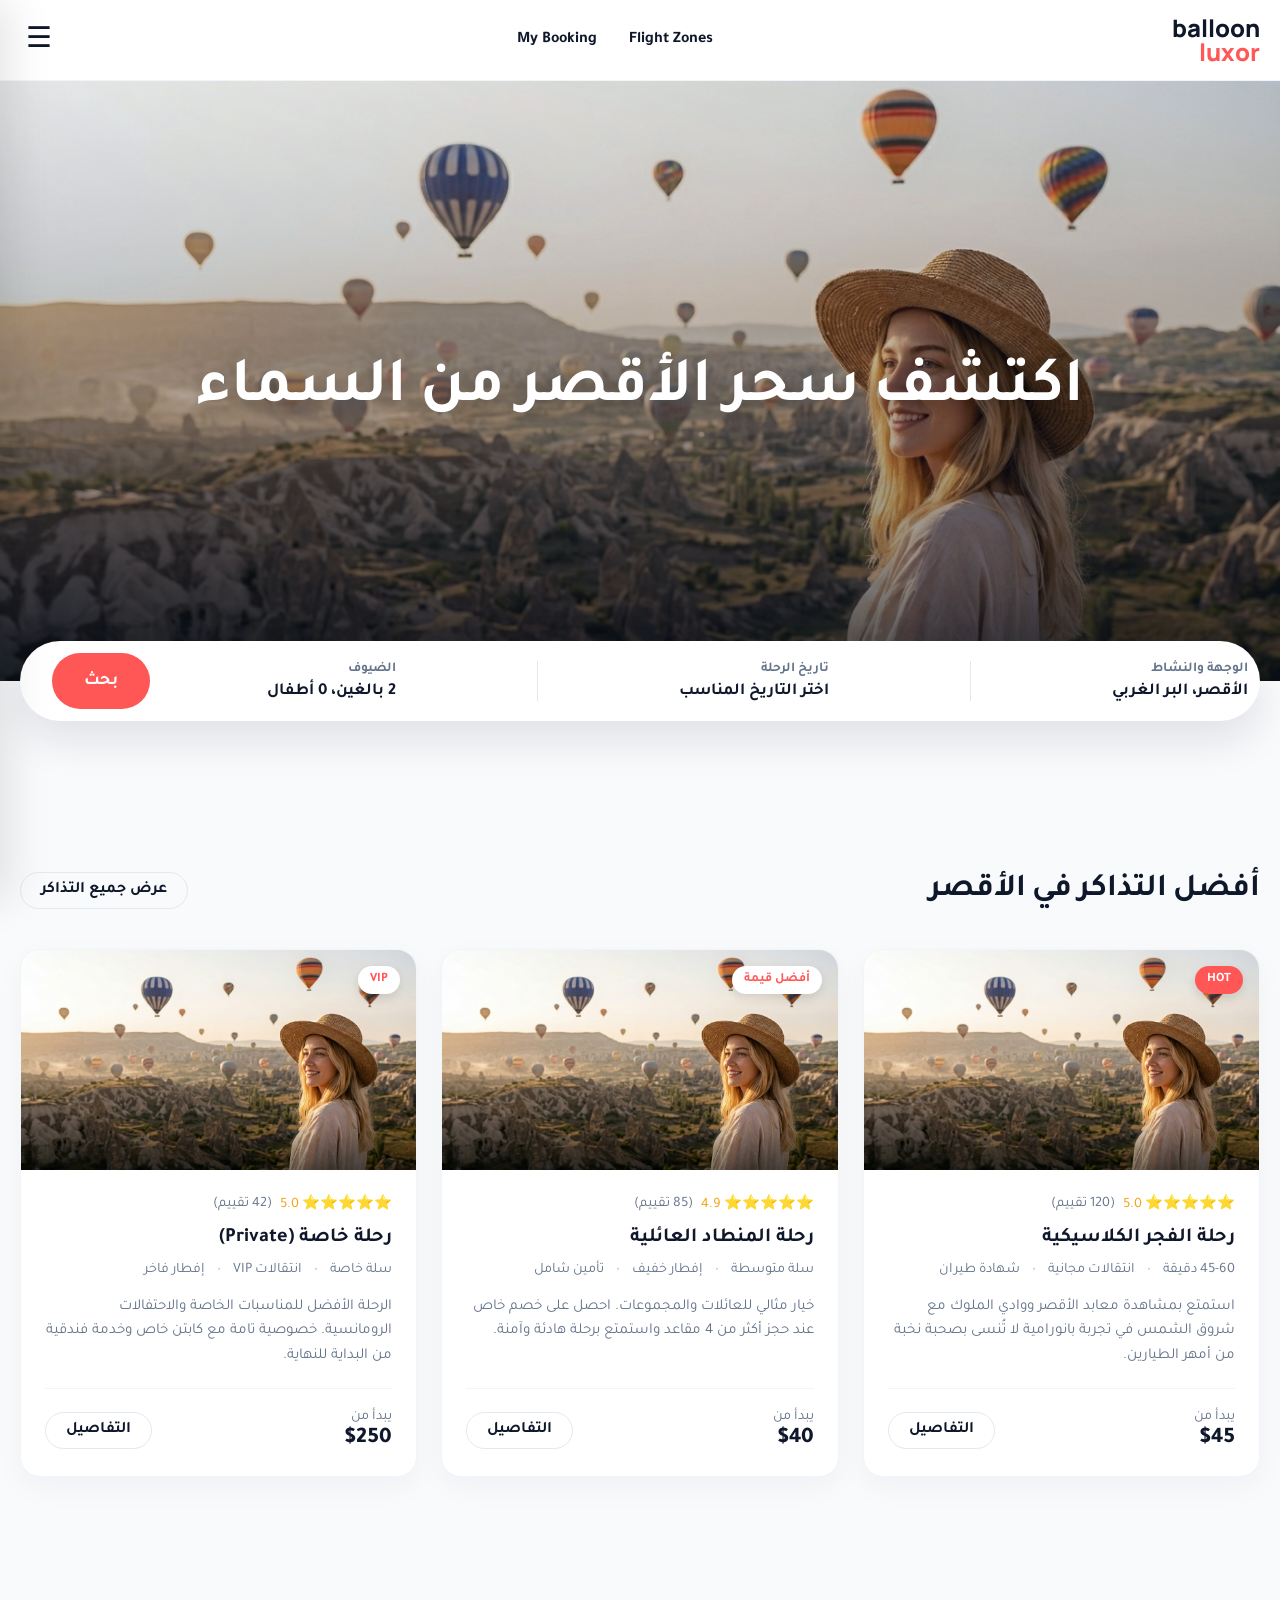
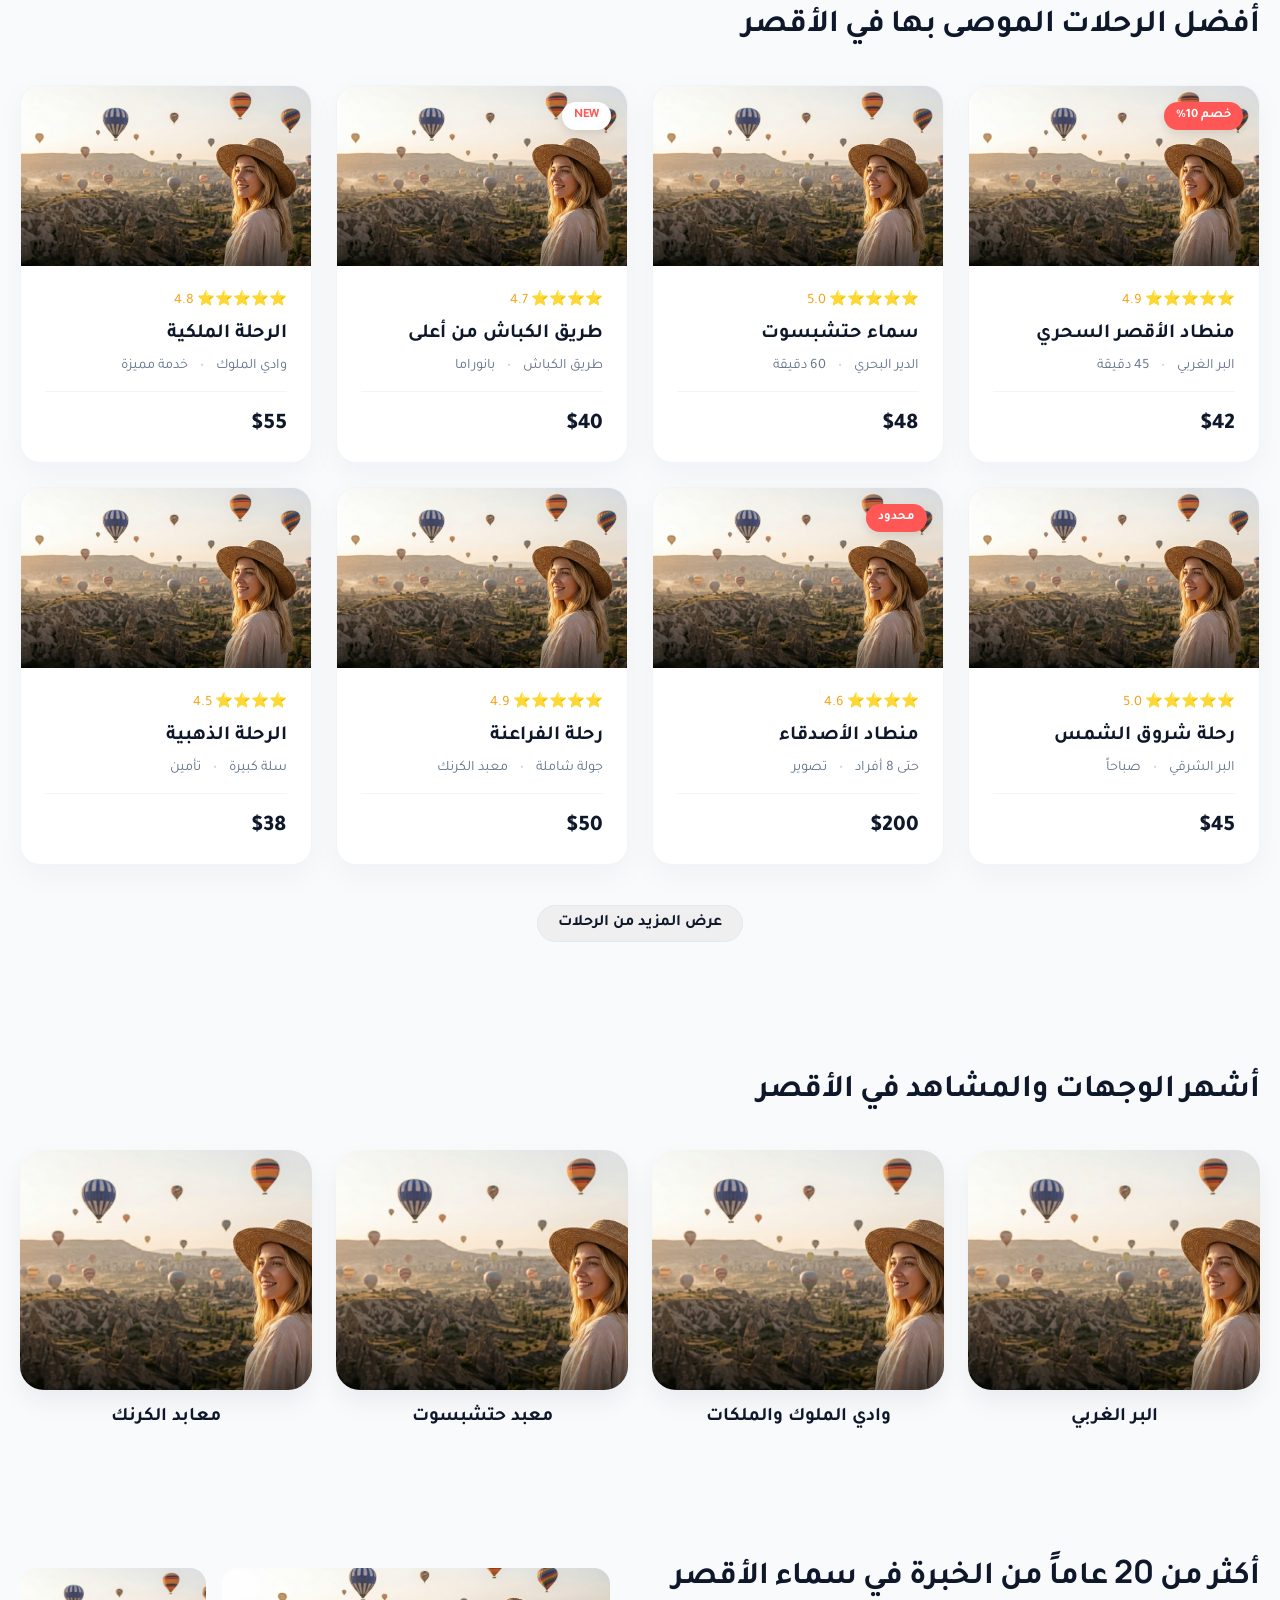
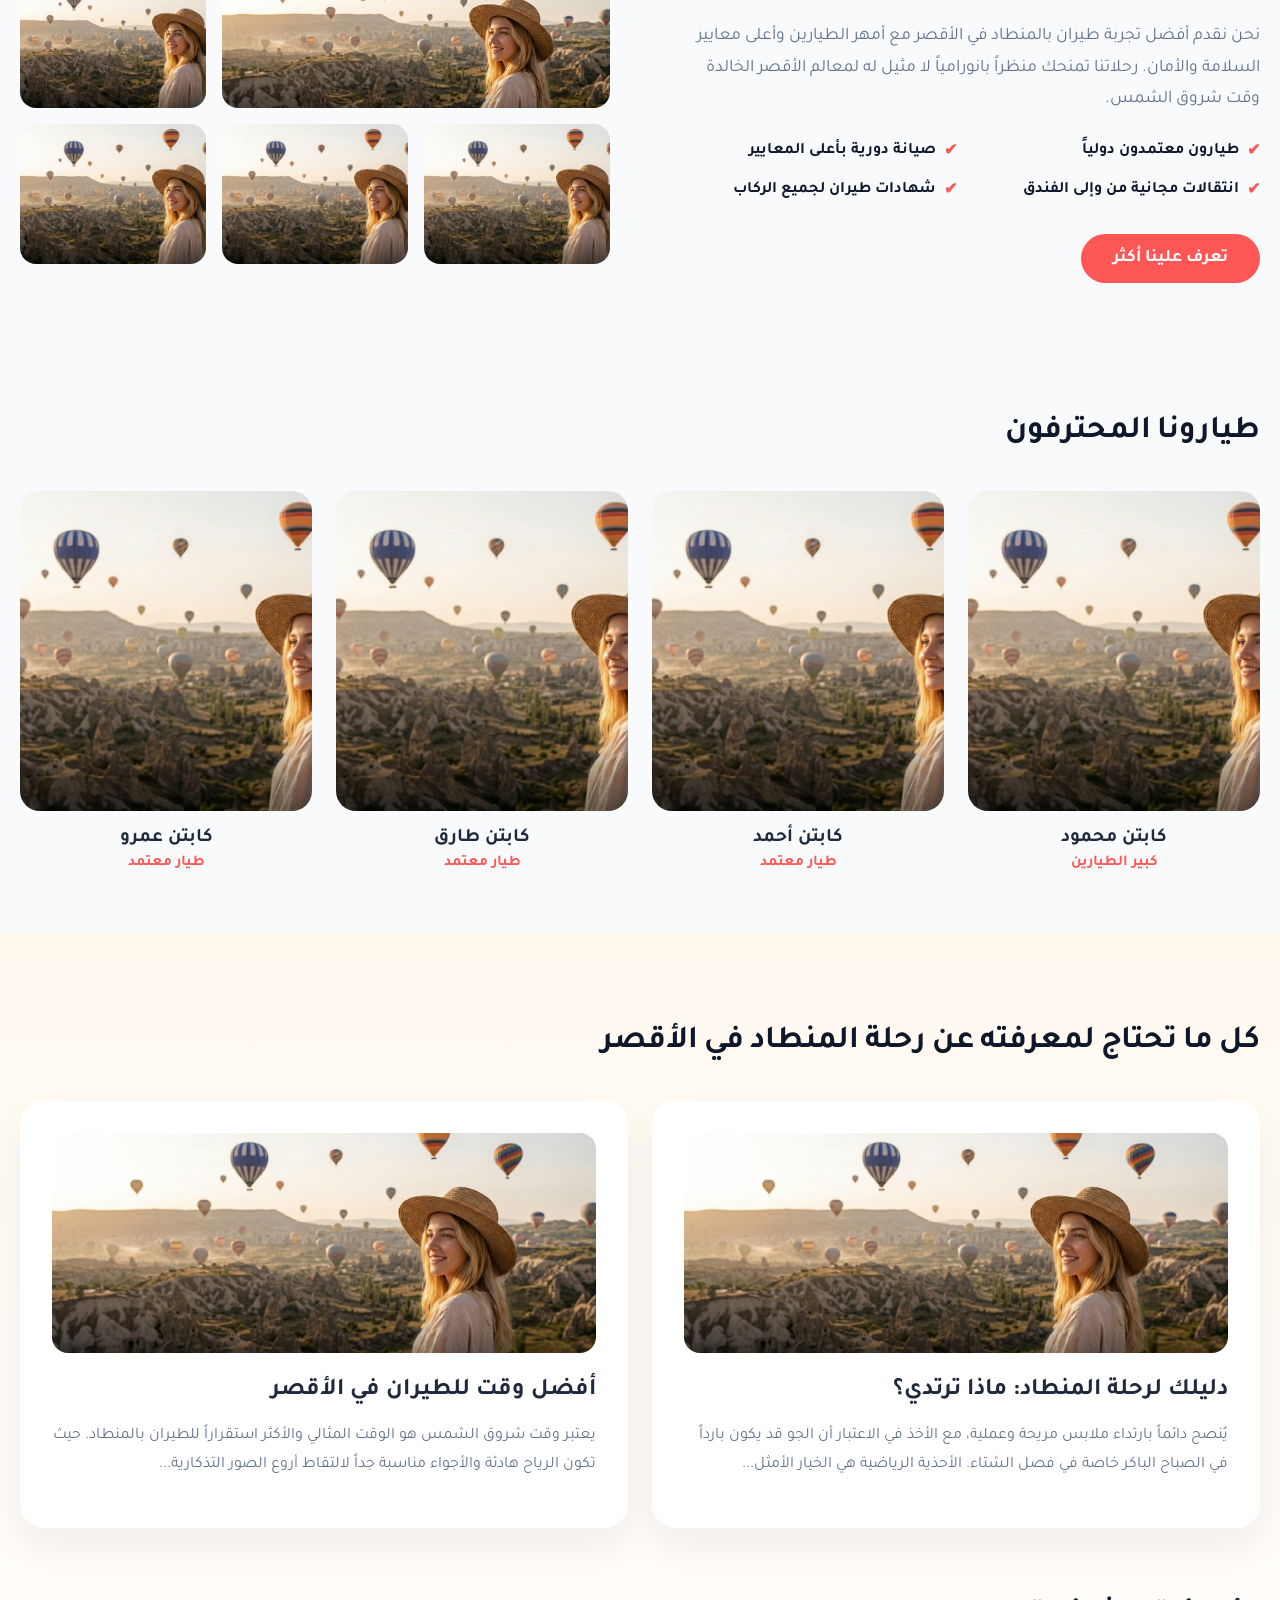
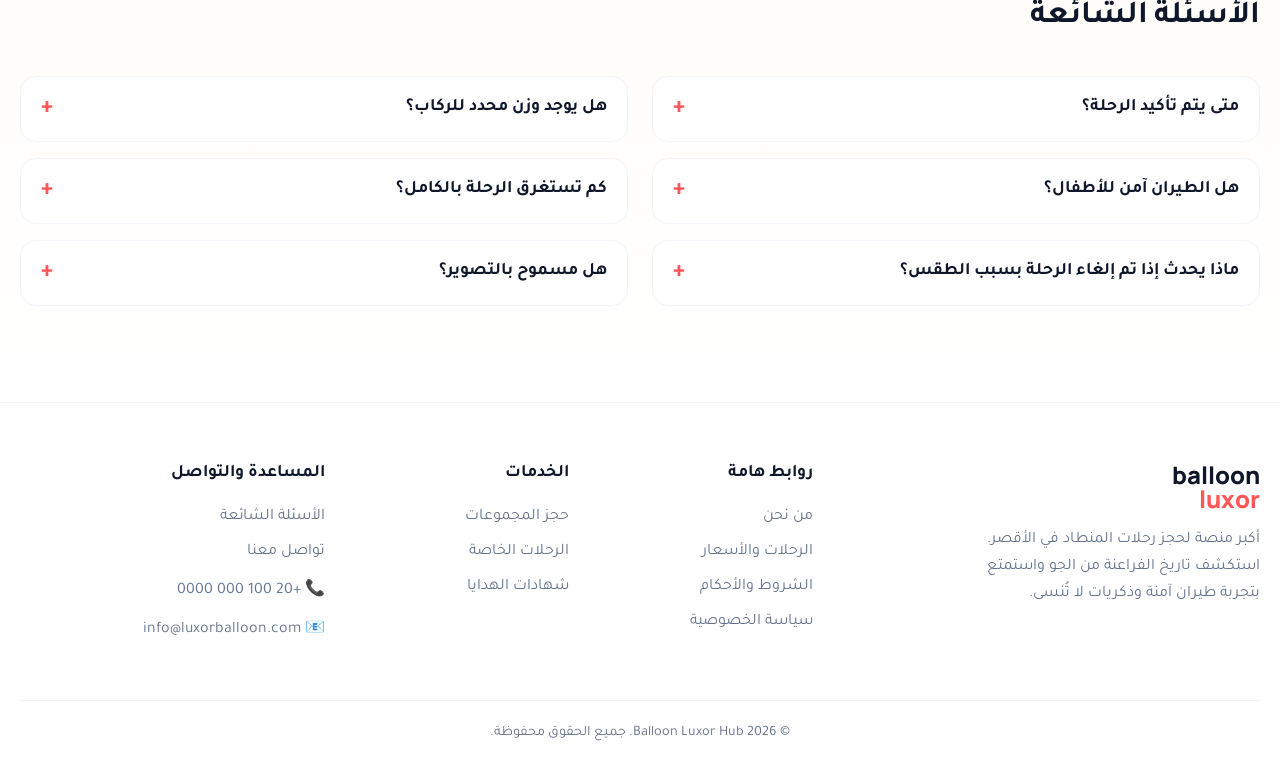
==== index.html @ 9a1244a3 "Update Luxor Balloon Theme and Layout" ====
<!DOCTYPE html>
<html lang="ar" dir="rtl">
<head>
  <meta charset="UTF-8">
  <meta name="viewport" content="width=device-width, initial-scale=1.0">
  <title>Luxor Balloon Hub</title>
  <link rel="stylesheet" href="style.css">
  <link rel="stylesheet" href="new-theme.css">
  <link href="https://fonts.googleapis.com/css2?family=Manrope:wght@400;500;600;700;800&family=Tajawal:wght@400;500;700;800&display=swap" rel="stylesheet">
</head>
<body>
  <!-- Header -->
  <header class="ts-header">
    <div class="ts-container ts-header-inner">
      <div class="ts-logo">
        <span class="ts-logo-top">balloon</span>
        <span class="ts-logo-bottom">luxor</span>
      </div>
      
      <nav class="ts-nav">
        <a href="#">Flight Zones</a>
        <a href="#">My Booking</a>
      </nav>
      
      <div class="ts-header-actions">
        <button id="menu-trigger" class="ts-menu-trigger" aria-label="Open Menu" onclick="document.getElementById('ts-sidebar-backdrop').classList.add('open'); document.getElementById('ts-sidebar').classList.add('open');">
          ☰
        </button>
      </div>
    </div>
  </header>

  <main>
    <!-- Hero -->
    <section class="ts-hero">
      <div class="ts-hero-bg" style="background-image: url('hero.png');"></div>
      <div class="ts-container ts-hero-content">
        <h1 class="ts-hero-title">اكتشف سحر الأقصر من السماء</h1>
      </div>
      
      <!-- Search Pill -->
      <div class="ts-search-wrapper">
        <div class="ts-container">
          <div class="ts-search-pill">
            <div class="ts-search-item">
              <span class="ts-search-label">الوجهة والنشاط</span>
              <strong class="ts-search-val">الأقصر، البر الغربي</strong>
            </div>
            <div class="ts-search-divider"></div>
            <div class="ts-search-item">
              <span class="ts-search-label">تاريخ الرحلة</span>
              <strong class="ts-search-val">اختر التاريخ المناسب</strong>
            </div>
            <div class="ts-search-divider"></div>
            <div class="ts-search-item">
              <span class="ts-search-label">الضيوف</span>
              <strong class="ts-search-val">2 بالغين، 0 أطفال</strong>
            </div>
            <button class="ts-search-btn">بحث</button>
          </div>
        </div>
      </div>
    </section>

    <!-- Best Tickets -->
    <section class="ts-section" style="padding-top: 100px;">
      <div class="ts-container">
        <div class="ts-section-header">
          <h2 class="ts-section-title">أفضل التذاكر في الأقصر</h2>
          <a href="#" class="ts-btn-outline">عرض جميع التذاكر</a>
        </div>
        <div class="ts-grid-3">
          <!-- Ticket Card 1 -->
          <article class="ts-card">
            <div class="ts-card-img" style="background-image: url('hero.png');">
              <span class="ts-badge hot">HOT</span>
            </div>
            <div class="ts-card-body">
              <div class="ts-card-meta">
                <span class="ts-stars">⭐⭐⭐⭐⭐ 5.0</span>
                <span class="ts-reviews">(120 تقييم)</span>
              </div>
              <h3 class="ts-card-title">رحلة الفجر الكلاسيكية</h3>
              <ul class="ts-card-features">
                <li>45-60 دقيقة</li>
                <li>انتقالات مجانية</li>
                <li>شهادة طيران</li>
              </ul>
              <p class="ts-card-desc">استمتع بمشاهدة معابد الأقصر ووادي الملوك مع شروق الشمس في تجربة بانورامية لا تُنسى بصحبة نخبة من أمهر الطيارين.</p>
              <div class="ts-card-footer">
                <div class="ts-price">يبدأ من <br><strong>$45</strong></div>
                <a href="#" class="ts-btn-outline">التفاصيل</a>
              </div>
            </div>
          </article>
          
          <!-- Ticket Card 2 -->
          <article class="ts-card">
            <div class="ts-card-img" style="background-image: url('hero.png');">
              <span class="ts-badge">أفضل قيمة</span>
            </div>
            <div class="ts-card-body">
              <div class="ts-card-meta">
                <span class="ts-stars">⭐⭐⭐⭐⭐ 4.9</span>
                <span class="ts-reviews">(85 تقييم)</span>
              </div>
              <h3 class="ts-card-title">رحلة المنطاد العائلية</h3>
              <ul class="ts-card-features">
                <li>سلة متوسطة</li>
                <li>إفطار خفيف</li>
                <li>تأمين شامل</li>
              </ul>
              <p class="ts-card-desc">خيار مثالي للعائلات والمجموعات. احصل على خصم خاص عند حجز أكثر من 4 مقاعد واستمتع برحلة هادئة وآمنة.</p>
              <div class="ts-card-footer">
                <div class="ts-price">يبدأ من <br><strong>$40</strong></div>
                <a href="#" class="ts-btn-outline">التفاصيل</a>
              </div>
            </div>
          </article>

          <!-- Ticket Card 3 -->
          <article class="ts-card">
            <div class="ts-card-img" style="background-image: url('hero.png');">
              <span class="ts-badge">VIP</span>
            </div>
            <div class="ts-card-body">
              <div class="ts-card-meta">
                <span class="ts-stars">⭐⭐⭐⭐⭐ 5.0</span>
                <span class="ts-reviews">(42 تقييم)</span>
              </div>
              <h3 class="ts-card-title">رحلة خاصة (Private)</h3>
              <ul class="ts-card-features">
                <li>سلة خاصة</li>
                <li>انتقالات VIP</li>
                <li>إفطار فاخر</li>
              </ul>
              <p class="ts-card-desc">الرحلة الأفضل للمناسبات الخاصة والاحتفالات الرومانسية. خصوصية تامة مع كابتن خاص وخدمة فندقية من البداية للنهاية.</p>
              <div class="ts-card-footer">
                <div class="ts-price">يبدأ من <br><strong>$250</strong></div>
                <a href="#" class="ts-btn-outline">التفاصيل</a>
              </div>
            </div>
          </article>
        </div>
      </div>
    </section>

    <!-- Top Recommended -->
    <section class="ts-section">
      <div class="ts-container">
        <div class="ts-section-header">
          <h2 class="ts-section-title">أفضل الرحلات الموصى بها في الأقصر</h2>
        </div>
        <div class="ts-grid-4">
          <!-- Recommended Card 1 -->
          <article class="ts-card">
            <div class="ts-card-img ts-card-img-small" style="background-image: url('hero.png');">
              <span class="ts-badge hot">خصم 10%</span>
            </div>
            <div class="ts-card-body">
              <div class="ts-card-meta">
                <span class="ts-stars">⭐⭐⭐⭐⭐ 4.9</span>
              </div>
              <h3 class="ts-card-title">منطاد الأقصر السحري</h3>
              <ul class="ts-card-features">
                <li>البر الغربي</li>
                <li>45 دقيقة</li>
              </ul>
              <div class="ts-card-footer">
                <div class="ts-price"><strong>$42</strong></div>
              </div>
            </div>
          </article>
          
          <!-- Recommended Card 2 -->
          <article class="ts-card">
            <div class="ts-card-img ts-card-img-small" style="background-image: url('hero.png');">
            </div>
            <div class="ts-card-body">
              <div class="ts-card-meta">
                <span class="ts-stars">⭐⭐⭐⭐⭐ 5.0</span>
              </div>
              <h3 class="ts-card-title">سماء حتشبسوت</h3>
              <ul class="ts-card-features">
                <li>الدير البحري</li>
                <li>60 دقيقة</li>
              </ul>
              <div class="ts-card-footer">
                <div class="ts-price"><strong>$48</strong></div>
              </div>
            </div>
          </article>

          <!-- Recommended Card 3 -->
          <article class="ts-card">
            <div class="ts-card-img ts-card-img-small" style="background-image: url('hero.png');">
              <span class="ts-badge">NEW</span>
            </div>
            <div class="ts-card-body">
              <div class="ts-card-meta">
                <span class="ts-stars">⭐⭐⭐⭐ 4.7</span>
              </div>
              <h3 class="ts-card-title">طريق الكباش من أعلى</h3>
              <ul class="ts-card-features">
                <li>طريق الكباش</li>
                <li>بانوراما</li>
              </ul>
              <div class="ts-card-footer">
                <div class="ts-price"><strong>$40</strong></div>
              </div>
            </div>
          </article>

          <!-- Recommended Card 4 -->
          <article class="ts-card">
            <div class="ts-card-img ts-card-img-small" style="background-image: url('hero.png');">
            </div>
            <div class="ts-card-body">
              <div class="ts-card-meta">
                <span class="ts-stars">⭐⭐⭐⭐⭐ 4.8</span>
              </div>
              <h3 class="ts-card-title">الرحلة الملكية</h3>
              <ul class="ts-card-features">
                <li>وادي الملوك</li>
                <li>خدمة مميزة</li>
              </ul>
              <div class="ts-card-footer">
                <div class="ts-price"><strong>$55</strong></div>
              </div>
            </div>
          </article>

          <!-- Row 2 -->
          <article class="ts-card">
            <div class="ts-card-img ts-card-img-small" style="background-image: url('hero.png');">
            </div>
            <div class="ts-card-body">
              <div class="ts-card-meta">
                <span class="ts-stars">⭐⭐⭐⭐⭐ 5.0</span>
              </div>
              <h3 class="ts-card-title">رحلة شروق الشمس</h3>
              <ul class="ts-card-features">
                <li>البر الشرقي</li>
                <li>صباحاً</li>
              </ul>
              <div class="ts-card-footer">
                <div class="ts-price"><strong>$45</strong></div>
              </div>
            </div>
          </article>

          <article class="ts-card">
            <div class="ts-card-img ts-card-img-small" style="background-image: url('hero.png');">
              <span class="ts-badge hot">محدود</span>
            </div>
            <div class="ts-card-body">
              <div class="ts-card-meta">
                <span class="ts-stars">⭐⭐⭐⭐ 4.6</span>
              </div>
              <h3 class="ts-card-title">منطاد الأصدقاء</h3>
              <ul class="ts-card-features">
                <li>حتى 8 أفراد</li>
                <li>تصوير</li>
              </ul>
              <div class="ts-card-footer">
                <div class="ts-price"><strong>$200</strong></div>
              </div>
            </div>
          </article>

          <article class="ts-card">
            <div class="ts-card-img ts-card-img-small" style="background-image: url('hero.png');">
            </div>
            <div class="ts-card-body">
              <div class="ts-card-meta">
                <span class="ts-stars">⭐⭐⭐⭐⭐ 4.9</span>
              </div>
              <h3 class="ts-card-title">رحلة الفراعنة</h3>
              <ul class="ts-card-features">
                <li>جولة شاملة</li>
                <li>معبد الكرنك</li>
              </ul>
              <div class="ts-card-footer">
                <div class="ts-price"><strong>$50</strong></div>
              </div>
            </div>
          </article>

          <article class="ts-card">
            <div class="ts-card-img ts-card-img-small" style="background-image: url('hero.png');">
            </div>
            <div class="ts-card-body">
              <div class="ts-card-meta">
                <span class="ts-stars">⭐⭐⭐⭐ 4.5</span>
              </div>
              <h3 class="ts-card-title">الرحلة الذهبية</h3>
              <ul class="ts-card-features">
                <li>سلة كبيرة</li>
                <li>تأمين</li>
              </ul>
              <div class="ts-card-footer">
                <div class="ts-price"><strong>$38</strong></div>
              </div>
            </div>
          </article>
        </div>
        <div style="text-align: center; margin-top: 40px;">
          <button class="ts-btn-outline">عرض المزيد من الرحلات</button>
        </div>
      </div>
    </section>

    <!-- Categories / Views -->
    <section class="ts-section">
      <div class="ts-container">
        <div class="ts-section-header">
          <h2 class="ts-section-title">أشهر الوجهات والمشاهد في الأقصر</h2>
        </div>
        <div class="ts-grid-4">
          <div class="ts-view-card">
            <div class="ts-view-img" style="background-image: url('hero.png');"></div>
            <h4 class="ts-view-title">البر الغربي</h4>
          </div>
          <div class="ts-view-card">
            <div class="ts-view-img" style="background-image: url('hero.png');"></div>
            <h4 class="ts-view-title">وادي الملوك والملكات</h4>
          </div>
          <div class="ts-view-card">
            <div class="ts-view-img" style="background-image: url('hero.png');"></div>
            <h4 class="ts-view-title">معبد حتشبسوت</h4>
          </div>
          <div class="ts-view-card">
            <div class="ts-view-img" style="background-image: url('hero.png');"></div>
            <h4 class="ts-view-title">معابد الكرنك</h4>
          </div>
        </div>
      </div>
    </section>

    <!-- About Collage -->
    <section class="ts-section">
      <div class="ts-container ts-about-wrapper">
        <div class="ts-about-content">
          <h2 class="ts-section-title">أكثر من 20 عاماً من الخبرة في سماء الأقصر</h2>
          <p class="ts-about-desc">نحن نقدم أفضل تجربة طيران بالمنطاد في الأقصر مع أمهر الطيارين وأعلى معايير السلامة والأمان. رحلاتنا تمنحك منظراً بانورامياً لا مثيل له لمعالم الأقصر الخالدة وقت شروق الشمس.</p>
          <ul class="ts-about-list">
            <li>طيارون معتمدون دولياً</li>
            <li>صيانة دورية بأعلى المعايير</li>
            <li>انتقالات مجانية من وإلى الفندق</li>
            <li>شهادات طيران لجميع الركاب</li>
          </ul>
          <a href="#" class="ts-btn-primary">تعرف علينا أكثر</a>
        </div>
        <div class="ts-collage">
          <div class="ts-collage-img" style="background-image: url('hero.png');"></div>
          <div class="ts-collage-img" style="background-image: url('hero.png');"></div>
          <div class="ts-collage-img" style="background-image: url('hero.png');"></div>
          <div class="ts-collage-img" style="background-image: url('hero.png');"></div>
          <div class="ts-collage-img" style="background-image: url('hero.png');"></div>
        </div>
      </div>
    </section>

    <!-- Pilots -->
    <section class="ts-section">
      <div class="ts-container">
        <div class="ts-section-header">
          <h2 class="ts-section-title">طيارونا المحترفون</h2>
        </div>
        <div class="ts-grid-4">
          <div class="ts-pilot-card">
            <div class="ts-pilot-img" style="background-image: url('hero.png');"></div>
            <h4 class="ts-pilot-name">كابتن محمود</h4>
            <span class="ts-pilot-role">كبير الطيارين</span>
          </div>
          <div class="ts-pilot-card">
            <div class="ts-pilot-img" style="background-image: url('hero.png');"></div>
            <h4 class="ts-pilot-name">كابتن أحمد</h4>
            <span class="ts-pilot-role">طيار معتمد</span>
          </div>
          <div class="ts-pilot-card">
            <div class="ts-pilot-img" style="background-image: url('hero.png');"></div>
            <h4 class="ts-pilot-name">كابتن طارق</h4>
            <span class="ts-pilot-role">طيار معتمد</span>
          </div>
          <div class="ts-pilot-card">
            <div class="ts-pilot-img" style="background-image: url('hero.png');"></div>
            <h4 class="ts-pilot-name">كابتن عمرو</h4>
            <span class="ts-pilot-role">طيار معتمد</span>
          </div>
        </div>
      </div>
    </section>

    <!-- Info Section (Articles/FAQ) -->
    <section class="ts-info-section">
      <div class="ts-container">
        <div class="ts-section-header">
          <h2 class="ts-section-title">كل ما تحتاج لمعرفته عن رحلة المنطاد في الأقصر</h2>
        </div>
        
        <div class="ts-grid-2" style="margin-bottom: 60px;">
          <!-- Article Cards -->
          <div class="ts-info-card">
            <div class="ts-card-img" style="background-image: url('hero.png'); border-radius: 16px; margin-bottom: 24px;"></div>
            <h3 class="ts-info-card-title">دليلك لرحلة المنطاد: ماذا ترتدي؟</h3>
            <p>يُنصح دائماً بارتداء ملابس مريحة وعملية، مع الأخذ في الاعتبار أن الجو قد يكون بارداً في الصباح الباكر خاصة في فصل الشتاء. الأحذية الرياضية هي الخيار الأمثل...</p>
          </div>
          <div class="ts-info-card">
            <div class="ts-card-img" style="background-image: url('hero.png'); border-radius: 16px; margin-bottom: 24px;"></div>
            <h3 class="ts-info-card-title">أفضل وقت للطيران في الأقصر</h3>
            <p>يعتبر وقت شروق الشمس هو الوقت المثالي والأكثر استقراراً للطيران بالمنطاد. حيث تكون الرياح هادئة والأجواء مناسبة جداً لالتقاط أروع الصور التذكارية...</p>
          </div>
        </div>

        <div class="ts-section-header">
          <h2 class="ts-section-title">الأسئلة الشائعة</h2>
        </div>
        <div class="ts-grid-2">
          <div class="ts-faq-col">
            <details class="ts-faq-item">
              <summary>متى يتم تأكيد الرحلة؟</summary>
              <p>يتم تأكيد الرحلة قبل موعدها بيوم واحد بناءً على تقارير الأرصاد الجوية وتصريحات الطيران المدني.</p>
            </details>
            <details class="ts-faq-item">
              <summary>هل الطيران آمن للأطفال؟</summary>
              <p>نعم، ولكن يُشترط أن يكون عمر الطفل فوق 6 سنوات وأطول من 120 سم ليتمكن من رؤية المشهد من فوق حافة السلة.</p>
            </details>
            <details class="ts-faq-item">
              <summary>ماذا يحدث إذا تم إلغاء الرحلة بسبب الطقس؟</summary>
              <p>في حالة إلغاء الرحلة لظروف الطقس أو تعليمات الطيران المدني، يتم استرداد المبلغ بالكامل أو تأجيل الرحلة ليوم آخر حسب رغبتك.</p>
            </details>
          </div>
          <div class="ts-faq-col">
            <details class="ts-faq-item">
              <summary>هل يوجد وزن محدد للركاب؟</summary>
              <p>نعم، نرجو إبلاغنا مسبقاً إذا كان وزن الراكب يتجاوز 100 كيلوجرام لترتيب توزيع الأوزان داخل السلة بأمان.</p>
            </details>
            <details class="ts-faq-item">
              <summary>كم تستغرق الرحلة بالكامل؟</summary>
              <p>الرحلة في الجو تستغرق من 45 إلى 60 دقيقة، ولكن التجربة كاملة منذ الخروج من الفندق وحتى العودة تستغرق حوالي 3 ساعات.</p>
            </details>
            <details class="ts-faq-item">
              <summary>هل مسموح بالتصوير؟</summary>
              <p>بالتأكيد! ننصح بإحضار كاميراتكم وهواتفكم لالتقاط أروع الصور، ولكن يمنع استخدام طائرات الدرون بدون تصريح أمني.</p>
            </details>
          </div>
        </div>

      </div>
    </section>

  </main>

  <!-- Footer -->
  <footer class="ts-footer">
    <div class="ts-container">
      <div class="ts-footer-grid">
        <div class="ts-footer-brand">
          <div class="ts-logo">
            <span class="ts-logo-top">balloon</span>
            <span class="ts-logo-bottom">luxor</span>
          </div>
          <p>أكبر منصة لحجز رحلات المنطاد في الأقصر. استكشف تاريخ الفراعنة من الجو واستمتع بتجربة طيران آمنة وذكريات لا تُنسى.</p>
        </div>
        <div>
          <h4>روابط هامة</h4>
          <div class="ts-footer-links">
            <a href="#">من نحن</a>
            <a href="#">الرحلات والأسعار</a>
            <a href="#">الشروط والأحكام</a>
            <a href="#">سياسة الخصوصية</a>
          </div>
        </div>
        <div>
          <h4>الخدمات</h4>
          <div class="ts-footer-links">
            <a href="#">حجز المجموعات</a>
            <a href="#">الرحلات الخاصة</a>
            <a href="#">شهادات الهدايا</a>
          </div>
        </div>
        <div>
          <h4>المساعدة والتواصل</h4>
          <div class="ts-footer-links">
            <a href="#">الأسئلة الشائعة</a>
            <a href="#">تواصل معنا</a>
            <a href="#">📞 +20 100 000 0000</a>
            <a href="#">📧 info@luxorballoon.com</a>
          </div>
        </div>
      </div>
      <div class="ts-footer-bottom">
        © 2026 Balloon Luxor Hub. جميع الحقوق محفوظة.
      </div>
    </div>
  </footer>
  <!-- Sidebar -->
  <div id="ts-sidebar-backdrop" class="ts-sidebar-backdrop" onclick="document.getElementById('ts-sidebar-backdrop').classList.remove('open'); document.getElementById('ts-sidebar').classList.remove('open');"></div>
  <aside id="ts-sidebar" class="ts-sidebar">
    <div class="ts-sidebar-header">
      <button class="ts-sidebar-close" onclick="document.getElementById('ts-sidebar-backdrop').classList.remove('open'); document.getElementById('ts-sidebar').classList.remove('open');">✕</button>
    </div>
    <div class="ts-sidebar-content">
      <div class="ts-sidebar-booking">
        <h3>My Booking</h3>
        <p>View booking details, request flight date change, or cancel your booking with ease through My Booking.</p>
        <a href="#" class="ts-btn-primary" style="display: block; text-align: center;">My Booking</a>
      </div>

      <div class="ts-sidebar-accordion-group">
        <details class="ts-sidebar-dropdown">
          <summary>Company</summary>
          <div class="ts-sidebar-links-col">
            <a href="#">About Us</a>
            <a href="#">Our People</a>
            <a href="#">Contact Us</a>
          </div>
        </details>

        <details class="ts-sidebar-dropdown">
          <summary>MORE</summary>
          <div class="ts-sidebar-links-col">
            <a href="#">Blogs</a>
            <a href="#">Operators</a>
            <a href="#">Balloonscanner Guarantee</a>
          </div>
        </details>

        <details class="ts-sidebar-dropdown">
          <summary>LEGAL</summary>
          <div class="ts-sidebar-links-col">
            <a href="#">Privacy Rules</a>
            <a href="#">Terms and Conditions</a>
          </div>
        </details>

        <div class="ts-sidebar-links-col" style="padding-top: 16px; border-top: 1px solid #f1f5f9;">
          <a href="#">Our Partners</a>
          <a href="#">Flight Zones</a>
          <a href="#">BALLOONSCANNER B2B</a>
        </div>
      </div>
    </div>
  </aside>
</body>
</html>
---- style.css ----
@import url("https://fonts.googleapis.com/css2?family=Manrope:wght@400;500;600;700;800&family=Tajawal:wght@400;500;700;800&display=swap");

:root {
  --sky: #ff5656;
  --gold: #F59E0B;
  --sunset: #ff5656;
  --cloud: #F8FAFC;
  --sand: #F8FAFC;
  --muted: #64748B;
  --navy: #0F172A;
  --bg: #F8FAFC;
  --bg-deep: #0F172A;
  --surface: rgba(255, 255, 255, 0.85);
  --line: #E2E8F0;
  --text: #1E293B;
  --accent: #F59E0B;
  --accent-deep: #D97706;
  --gold-soft: #F59E0B;
  --success: #10B981;
  --primary: #ff5656;
  --primary-hover: #ff5656;
  --shadow: 0 24px 60px rgba(15, 23, 42, 0.08);
}

* {
  box-sizing: border-box;
}

html {
  scroll-behavior: smooth;
}

body {
  margin: 0;
  min-height: 100vh;
  color: var(--text);
  background: #F8FAFC;
  font-family: "Tajawal", "Manrope", sans-serif;
  overflow-x: hidden;
}

a {
  color: inherit;
  text-decoration: none;
}

button {
  font: inherit;
}

.page-shell {
  width: min(1180px, calc(100% - 32px));
  margin: 0 auto;
  padding: 28px 0 56px;
}

.topbar {
  display: flex;
  align-items: center;
  justify-content: space-between;
  gap: 20px;
  margin-bottom: 36px;
}

.brand-kicker,
.section-kicker,
.eyebrow {
  display: inline-flex;
  align-items: center;
  gap: 8px;
  margin: 0;
  color: var(--primary);
  font-size: 0.9rem;
  font-weight: 700;
  letter-spacing: 0.04em;
  text-transform: uppercase;
}

.brand-title,
.hero-copy h2,
.section-heading h2,
.section-heading h3,
.portal-card h2 {
  margin: 8px 0 0;
  line-height: 1.05;
  font-family: "Manrope", "Tajawal", sans-serif;
}

.brand-title {
  font-size: clamp(1.6rem, 2vw, 2rem);
}

.topbar-actions {
  display: flex;
  align-items: center;
  gap: 18px;
}

.topbar-cta {
  white-space: nowrap;
}

.nav-links {
  display: flex;
  gap: 16px;
  flex-wrap: wrap;
}

.nav-links a {
  color: var(--muted);
  font-size: 0.95rem;
}

.locale-switcher {
  display: inline-flex;
  gap: 8px;
  padding: 6px;
  border: 1px solid var(--line);
  border-radius: 999px;
  background: rgba(248, 250, 252, 0.6);
  backdrop-filter: blur(14px);
}

.locale-switcher button {
  border: 0;
  padding: 8px 14px;
  border-radius: 999px;
  color: var(--muted);
  background: transparent;
  cursor: pointer;
}

.locale-switcher button.active {
  color: white;
  background: var(--bg-deep);
}

.hero-grid {
  display: grid;
  grid-template-columns: 1.2fr 0.8fr;
  gap: 24px;
  margin-bottom: 24px;
}

.hero-copy,
.control-panel,
.section-block,
.portal-cta,
.docs-shell .section-block,
.portal-intro {
  padding: 28px;
  border: 1px solid #E2E8F0;
  border-radius: 28px;
  background: #FFFFFF;
  box-shadow: var(--shadow);
}

.hero-copy {
  background: #FFFFFF;
}

.hero-copy h2 {
  font-size: clamp(2.6rem, 5vw, 4.8rem);
  max-width: 12ch;
}

.hero-description {
  max-width: 62ch;
  margin: 18px 0 0;
  color: var(--muted);
  font-size: 1.08rem;
  line-height: 1.8;
}

.hero-actions {
  display: flex;
  gap: 12px;
  flex-wrap: wrap;
  margin-top: 24px;
}

.button {
  display: inline-flex;
  align-items: center;
  justify-content: center;
  min-height: 46px;
  padding: 0 18px;
  border-radius: 999px;
  border: 1px solid transparent;
  font-weight: 700;
  transition:
    transform 160ms ease,
    background 160ms ease,
    border-color 160ms ease;
}

.button:hover {
  transform: translateY(-1px);
}

.button.primary {
  color: white;
  background: #2E90FA;
  box-shadow: 0 4px 20px rgba(46, 144, 250, 0.3);
}

.button.primary:hover {
  background: #1570EF;
}

.button.book-now {
  color: white;
  background: #F59E0B;
  box-shadow: 0 4px 20px rgba(245, 158, 11, 0.3);
}

.button.book-now:hover {
  background: #D97706;
}

.button.secondary {
  border-color: #E2E8F0;
  background: rgba(255, 255, 255, 0.8);
  color: var(--navy);
}

.showcase-hero-banner .button.secondary {
  border-color: rgba(255, 255, 255, 0.35);
  background: rgba(255, 255, 255, 0.12);
  color: white;
  backdrop-filter: blur(10px);
}

.showcase-hero-eyebrow {
  display: inline-flex;
  align-items: center;
  gap: 8px;
  margin: 0;
  color: #F59E0B;
  font-size: 0.9rem;
  font-weight: 700;
  letter-spacing: 0.04em;
  text-transform: uppercase;
}

.showcase-hero-actions {
  display: flex;
  gap: 12px;
  flex-wrap: wrap;
}

.highlight-list {
  display: grid;
  grid-template-columns: repeat(3, minmax(0, 1fr));
  gap: 12px;
  padding: 0;
  margin: 28px 0 0;
  list-style: none;
}

.highlight-list li,
.list-card,
.timeline-card,
.role-card,
.pricing-card,
.feature-card,
.stat-card,
.metric-card,
.portal-card {
  border: 1px solid #E2E8F0;
  border-radius: 22px;
  background: #FFFFFF;
}

.highlight-list li {
  padding: 16px 18px;
  color: var(--text);
  line-height: 1.5;
}

.panel-header {
  display: flex;
  align-items: center;
  gap: 10px;
  margin-bottom: 20px;
  font-weight: 700;
}

.live-dot {
  width: 10px;
  height: 10px;
  border-radius: 50%;
  background: #36b37e;
  box-shadow: 0 0 0 8px rgba(54, 179, 126, 0.14);
}

.metric-grid,
.portal-metrics {
  display: grid;
  grid-template-columns: repeat(2, minmax(0, 1fr));
  gap: 14px;
}

.metric-card {
  padding: 18px;
}

.metric-card span {
  display: block;
  color: var(--muted);
  font-size: 0.92rem;
  line-height: 1.5;
}

.metric-card strong {
  display: block;
  margin-top: 10px;
  font-size: 1.6rem;
  font-family: "Manrope", "Tajawal", sans-serif;
}

.stats-grid,
.pillar-grid,
.module-grid,
.pricing-grid,
.timeline-list,
.portal-grid {
  display: grid;
  gap: 18px;
}

.stats-grid {
  grid-template-columns: repeat(4, minmax(0, 1fr));
  margin-bottom: 24px;
}

.stat-card {
  padding: 22px;
  background: #FFFFFF;
}

.stat-card strong {
  display: block;
  font-size: 2rem;
  font-family: "Manrope", "Tajawal", sans-serif;
  color: var(--sky);
}

.stat-card span {
  display: block;
  margin-top: 8px;
  color: var(--muted);
}

.section-block {
  margin-bottom: 24px;
}

.section-block.compact {
  margin-bottom: 20px;
}

.section-heading {
  margin-bottom: 20px;
}

.section-heading h2,
.section-heading h3 {
  font-size: clamp(1.7rem, 3vw, 2.5rem);
}

.pillar-grid {
  grid-template-columns: repeat(3, minmax(0, 1fr));
}

.module-grid,
.bullet-list {
  display: grid;
  grid-template-columns: repeat(2, minmax(0, 1fr));
  gap: 18px;
}

.feature-card,
.list-card,
.timeline-card,
.role-card,
.pricing-card,
.portal-card {
  padding: 22px;
}

.feature-card h3,
.feature-card h4,
.role-card h4 {
  margin: 0 0 12px;
  font-size: 1.14rem;
  color: var(--sky);
}

.feature-card p,
.role-card p,
.list-card p,
.timeline-card p,
.portal-intro p,
.portal-cta p {
  margin: 0;
  color: var(--muted);
  line-height: 1.8;
}

.feature-card p+p {
  margin-top: 12px;
}

.dual-grid {
  display: grid;
  grid-template-columns: repeat(2, minmax(0, 1fr));
  gap: 24px;
}

.pricing-grid {
  grid-template-columns: repeat(2, minmax(0, 1fr));
}

.pricing-card span {
  color: var(--sky);
  font-weight: 700;
}

.pricing-card strong {
  display: block;
  margin: 12px 0 10px;
  font-size: 2.3rem;
  font-family: "Manrope", "Tajawal", sans-serif;
}

.role-list {
  display: grid;
  gap: 16px;
}

.timeline-list {
  grid-template-columns: 1fr;
}

.timeline-card {
  position: relative;
  overflow: hidden;
}

.timeline-card::before {
  content: "";
  position: absolute;
  inset-inline-start: 0;
  top: 0;
  width: 6px;
  height: 100%;
  background: linear-gradient(180deg, var(--gold), transparent);
}

.portal-cta {
  display: flex;
  align-items: center;
  justify-content: space-between;
  gap: 16px;
}

.hero-visual {
  display: flex;
  align-items: center;
  justify-content: center;
}

.hero-image-placeholder {
  display: grid;
  place-items: center;
  gap: 14px;
  width: 100%;
  aspect-ratio: 4 / 3;
  border: 1px solid var(--line);
  border-radius: 28px;
  background: linear-gradient(135deg, rgba(11, 60, 93, 0.1), rgba(244, 185, 66, 0.12));
}

.balloon-icon {
  font-size: 5rem;
}

.hero-image-placeholder p {
  color: var(--muted);
  font-weight: 700;
}

.steps-grid {
  display: grid;
  grid-template-columns: repeat(4, minmax(0, 1fr));
  gap: 18px;
}

.step-card {
  display: grid;
  gap: 10px;
  padding: 22px;
  border: 1px solid var(--line);
  border-radius: 22px;
  background: rgba(255, 255, 255, 0.62);
  text-align: center;
}

.step-number {
  display: inline-flex;
  align-items: center;
  justify-content: center;
  width: 48px;
  height: 48px;
  margin: 0 auto;
  border-radius: 50%;
  color: white;
  font-size: 1.4rem;
  font-weight: 800;
  font-family: "Manrope", "Tajawal", sans-serif;
  background: #2E90FA;
  box-shadow: 0 4px 16px rgba(46, 144, 250, 0.25);
}

.step-card h4 {
  margin: 0;
  font-size: 1.1rem;
}

.step-card p {
  margin: 0;
  color: var(--muted);
  line-height: 1.7;
}

.testimonials-grid {
  display: grid;
  grid-template-columns: repeat(3, minmax(0, 1fr));
  gap: 18px;
}

.testimonial-card {
  display: grid;
  gap: 12px;
  padding: 22px;
  border: 1px solid #E2E8F0;
  border-radius: 22px;
  background: #FFFFFF;
}

.testimonial-stars {
  color: var(--gold);
  font-size: 1.1rem;
  letter-spacing: 2px;
}

.testimonial-text {
  margin: 0;
  color: var(--text);
  line-height: 1.8;
  font-style: italic;
}

.testimonial-name {
  color: var(--muted);
  font-weight: 700;
}

.contact-grid {
  display: grid;
  grid-template-columns: repeat(3, minmax(0, 1fr));
  gap: 18px;
}

.contact-card {
  display: grid;
  gap: 8px;
  place-items: center;
  padding: 22px;
  border: 1px solid #E2E8F0;
  border-radius: 22px;
  background: #FFFFFF;
  text-align: center;
  transition: transform 160ms ease, border-color 160ms ease;
}

.contact-card:hover {
  transform: translateY(-2px);
  border-color: rgba(244, 185, 66, 0.4);
}

.contact-icon {
  font-size: 2rem;
}

.contact-card strong {
  font-size: 1.05rem;
}

.contact-card span:last-child {
  color: var(--muted);
}

.footer-note {
  padding: 0 0 24px;
  color: var(--muted);
  text-align: center;
}

.customer-auth-shell {
  display: flex;
  align-items: center;
  justify-content: center;
  min-height: calc(100vh - 120px);
}

.customer-auth-card {
  width: min(480px, 100%);
  padding: 36px;
  border: 1px solid #E2E8F0;
  border-radius: 28px;
  background: #FFFFFF;
  box-shadow: var(--shadow);
}

.customer-auth-header {
  margin-bottom: 8px;
}

.auth-divider-row {
  display: flex;
  align-items: center;
  gap: 16px;
  margin: 8px 0;
}

.auth-divider-row span:first-child,
.auth-divider-row span:last-child {
  flex: 1;
  height: 1px;
  background: var(--line);
}

.auth-divider-text {
  color: var(--muted);
  font-size: 0.9rem;
  font-weight: 700;
}

.google-btn {
  display: inline-flex;
  align-items: center;
  justify-content: center;
  gap: 10px;
  width: 100%;
}

.google-btn svg {
  flex-shrink: 0;
}

.portal-shell,
.docs-shell {
  min-height: 100vh;
}

.portal-main {
  display: grid;
  gap: 22px;
}

.portal-grid {
  grid-template-columns: repeat(3, minmax(0, 1fr));
}

.portal-card h2 {
  font-size: 1.4rem;
  margin-bottom: 18px;
}

.back-link {
  justify-self: start;
}

.auth-page {
  display: flex;
  align-items: center;
  min-height: 100vh;
}

.auth-grid {
  display: grid;
  grid-template-columns: minmax(0, 1fr) minmax(320px, 420px);
  gap: 24px;
  width: 100%;
}

.auth-grid-single {
  grid-template-columns: minmax(0, 820px);
  justify-content: center;
}

.auth-panel {
  padding: 32px;
  border: 1px solid #E2E8F0;
  border-radius: 28px;
  background: #FFFFFF;
  box-shadow: var(--shadow);
}

.auth-panel-primary {
  background: #FFFFFF;
}

.narrow-panel {
  width: min(720px, 100%);
  margin: 0 auto;
}

.auth-title {
  margin: 10px 0 14px;
  font-size: clamp(2rem, 4vw, 3.6rem);
  line-height: 1.06;
  font-family: "Manrope", "Tajawal", sans-serif;
}

.auth-copy {
  margin: 0;
  color: var(--muted);
  line-height: 1.9;
}

.auth-form {
  display: grid;
  gap: 16px;
  margin-top: 26px;
}

.auth-field {
  display: grid;
  gap: 8px;
}

.auth-field span {
  font-weight: 700;
}

.auth-field input {
  width: 100%;
  min-height: 52px;
  padding: 0 16px;
  border: 1px solid rgba(11, 60, 93, 0.12);
  border-radius: 16px;
  background: rgba(248, 250, 252, 0.85);
  color: var(--text);
}

.auth-field input:focus {
  outline: 2px solid rgba(244, 185, 66, 0.3);
  border-color: rgba(244, 185, 66, 0.5);
}

.auth-textarea,
.auth-select {
  width: 100%;
  min-height: 52px;
  padding: 14px 16px;
  border: 1px solid rgba(11, 60, 93, 0.12);
  border-radius: 16px;
  background: rgba(248, 250, 252, 0.85);
  color: var(--text);
  font: inherit;
}

.auth-textarea:focus,
.auth-select:focus {
  outline: 2px solid rgba(244, 185, 66, 0.3);
  border-color: rgba(244, 185, 66, 0.5);
}

.auth-two-columns {
  display: grid;
  grid-template-columns: repeat(2, minmax(0, 1fr));
  gap: 16px;
}

.auth-alert {
  margin: 0;
  padding: 14px 16px;
  border-radius: 16px;
  color: #7a2610;
  background: rgba(255, 226, 218, 0.95);
  border: 1px solid rgba(204, 108, 72, 0.2);
}

.auth-submit {
  width: 100%;
}

.auth-success {
  margin: 0;
  padding: 14px 16px;
  border-radius: 16px;
  color: #0d5f3c;
  background: rgba(222, 248, 231, 0.95);
  border: 1px solid rgba(80, 166, 113, 0.22);
}

.compact-heading {
  margin-bottom: 18px;
}

.demo-grid {
  display: grid;
  gap: 14px;
}

.demo-account-card {
  display: grid;
  gap: 8px;
  width: 100%;
  padding: 18px;
  text-align: start;
  border: 1px solid var(--line);
  border-radius: 22px;
  color: var(--text);
  background: rgba(248, 250, 252, 0.7);
  cursor: pointer;
  transition:
    transform 160ms ease,
    border-color 160ms ease,
    box-shadow 160ms ease;
}

.demo-account-card:hover {
  transform: translateY(-1px);
  border-color: rgba(244, 185, 66, 0.4);
  box-shadow: 0 18px 34px rgba(11, 60, 93, 0.08);
}

.demo-account-card strong {
  font-size: 1.05rem;
}

.demo-account-card span,
.demo-account-card p {
  color: var(--muted);
}

.demo-account-card code {
  width: fit-content;
  padding: 6px 10px;
  border-radius: 999px;
  background: rgba(11, 60, 93, 0.06);
  color: var(--sky);
  font-size: 0.88rem;
}

.demo-account-card p {
  margin: 0;
  line-height: 1.7;
}

.auth-secondary-actions {
  display: flex;
  align-items: center;
  gap: 10px;
  flex-wrap: wrap;
  margin-top: 18px;
  color: var(--muted);
}

.auth-secondary-actions a {
  color: var(--sky);
  font-weight: 700;
}

.dashboard-layout {
  display: grid;
  grid-template-columns: 300px minmax(0, 1fr);
  gap: 24px;
  min-height: 100vh;
  align-items: start;
}

.dashboard-sidebar,
.dashboard-banner,
.dashboard-card,
.dashboard-main {
  border: 1px solid #E2E8F0;
  background: #FFFFFF;
  box-shadow: var(--shadow);
}

.dashboard-sidebar {
  position: sticky;
  top: 20px;
  display: grid;
  gap: 18px;
  padding: 24px;
  border-radius: 28px;
}

.dashboard-copy {
  margin: 10px 0 0;
  color: var(--muted);
  line-height: 1.8;
}

.dashboard-user-card {
  display: grid;
  gap: 6px;
  padding: 18px;
  border: 1px solid var(--line);
  border-radius: 22px;
  background: rgba(255, 243, 230, 0.5);
}

.dashboard-user-card strong {
  font-size: 1.05rem;
}

.dashboard-user-card p,
.dashboard-user-card span {
  margin: 0;
  color: var(--muted);
}

.user-role-tag {
  display: inline-flex;
  width: fit-content;
  padding: 6px 10px;
  border-radius: 999px;
  color: white;
  background: var(--sky);
}

.dashboard-nav {
  display: grid;
  gap: 10px;
}

.dashboard-link {
  padding: 14px 16px;
  border: 1px solid var(--line);
  border-radius: 18px;
  color: var(--text);
  background: rgba(248, 250, 252, 0.7);
  transition:
    transform 160ms ease,
    background 160ms ease,
    color 160ms ease;
}

.dashboard-link:hover {
  transform: translateY(-1px);
}

.dashboard-link.active {
  color: white;
  background: var(--sky);
}

.dashboard-side-actions {
  display: grid;
  gap: 12px;
}

.logout-button {
  width: 100%;
}

.dashboard-main {
  display: grid;
  gap: 22px;
  padding: 24px;
  border-radius: 28px;
}

.dashboard-header {
  display: flex;
  align-items: center;
  justify-content: space-between;
  gap: 18px;
}

.dashboard-title {
  margin: 8px 0 0;
  font-size: clamp(1.8rem, 3vw, 2.8rem);
  font-family: "Manrope", "Tajawal", sans-serif;
}

.dashboard-header-meta {
  display: flex;
  gap: 10px;
  flex-wrap: wrap;
}

.status-chip {
  display: inline-flex;
  align-items: center;
  min-height: 36px;
  padding: 0 12px;
  border-radius: 999px;
  color: white;
  background: var(--sunset);
}

.status-chip-muted {
  color: var(--text);
  background: rgba(11, 60, 93, 0.06);
}

.dashboard-page {
  display: grid;
  gap: 20px;
}

.dashboard-banner {
  padding: 24px;
  border-radius: 24px;
}

.dashboard-banner-hero {
  display: flex;
  align-items: flex-start;
  justify-content: space-between;
  gap: 18px;
}

.dashboard-banner-copy {
  max-width: 70ch;
}

.dashboard-banner h3,
.dashboard-card h4 {
  margin: 10px 0 0;
  font-family: "Manrope", "Tajawal", sans-serif;
}

.dashboard-banner p {
  color: var(--muted);
  line-height: 1.8;
}

.dashboard-chip-row {
  display: flex;
  flex-wrap: wrap;
  gap: 10px;
}

.dashboard-filter-chip {
  display: inline-flex;
  align-items: center;
  min-height: 38px;
  padding: 0 14px;
  border: 1px solid rgba(11, 60, 93, 0.12);
  border-radius: 999px;
  color: var(--sky);
  background: rgba(248, 250, 252, 0.75);
}

.dashboard-grid {
  display: grid;
  grid-template-columns: repeat(4, minmax(0, 1fr));
  gap: 16px;
}

.dashboard-card {
  padding: 22px;
  border-radius: 22px;
}

.dashboard-kpi span {
  display: block;
  color: var(--muted);
}

.dashboard-kpi small {
  display: block;
  margin-top: 10px;
  color: var(--muted);
  line-height: 1.6;
}

.dashboard-kpi strong {
  display: block;
  margin-top: 12px;
  font-size: 2rem;
  font-family: "Manrope", "Tajawal", sans-serif;
}

.dashboard-kpi-success {
  background: linear-gradient(180deg, rgba(230, 248, 240, 0.92), rgba(248, 250, 252, 0.7));
}

.dashboard-kpi-warning {
  background: linear-gradient(180deg, rgba(255, 243, 230, 0.92), rgba(248, 250, 252, 0.7));
}

.dashboard-kpi-danger {
  background: linear-gradient(180deg, rgba(255, 235, 230, 0.92), rgba(248, 250, 252, 0.7));
}

.dashboard-split {
  display: grid;
  grid-template-columns: repeat(2, minmax(0, 1fr));
  gap: 20px;
}

.dashboard-split-wide {
  align-items: start;
}

.dashboard-columns-3 {
  display: grid;
  grid-template-columns: repeat(3, minmax(0, 1fr));
  gap: 20px;
}

.dashboard-surface h4 {
  margin-bottom: 14px;
}

.dashboard-panel-head {
  display: flex;
  align-items: flex-start;
  justify-content: space-between;
  gap: 14px;
  margin-bottom: 16px;
}

.dashboard-subtitle {
  margin: 8px 0 0;
  color: var(--muted);
  line-height: 1.7;
}

.dashboard-table-card {
  overflow: hidden;
}

.dashboard-table-wrap {
  overflow-x: auto;
}

.dashboard-table {
  width: 100%;
  border-collapse: collapse;
  min-width: 620px;
}

.dashboard-table th,
.dashboard-table td {
  padding: 14px 12px;
  text-align: start;
  border-bottom: 1px solid rgba(11, 60, 93, 0.06);
  vertical-align: top;
}

.dashboard-table th {
  color: var(--muted);
  font-size: 0.9rem;
  font-weight: 700;
}

.dashboard-table tbody tr:last-child td {
  border-bottom: 0;
}

.dashboard-table-empty {
  color: var(--muted);
  text-align: center;
  padding: 26px 14px;
}

.dashboard-entity {
  display: grid;
  gap: 4px;
}

.dashboard-entity strong,
.dashboard-table td>strong {
  font-size: 1rem;
}

.dashboard-entity span,
.dashboard-entity small {
  color: var(--muted);
  line-height: 1.6;
}

.dashboard-status {
  display: inline-flex;
  align-items: center;
  min-height: 34px;
  padding: 0 12px;
  border-radius: 999px;
  font-size: 0.9rem;
  white-space: nowrap;
}

.dashboard-status-success {
  color: #0d5f3c;
  background: rgba(186, 241, 208, 0.9);
}

.dashboard-status-warning {
  color: #8a4c11;
  background: rgba(255, 228, 179, 0.92);
}

.dashboard-status-danger {
  color: #8c2d1d;
  background: rgba(255, 210, 200, 0.92);
}

.dashboard-status-neutral {
  color: #24545a;
  background: rgba(212, 235, 236, 0.96);
}

.dashboard-progress-list,
.dashboard-stack {
  display: grid;
  gap: 14px;
}

.dashboard-progress-item {
  display: grid;
  gap: 10px;
}

.dashboard-progress-top {
  display: flex;
  align-items: center;
  justify-content: space-between;
  gap: 12px;
}

.dashboard-progress-top span {
  color: var(--muted);
}

.dashboard-progress-track {
  height: 11px;
  overflow: hidden;
  border-radius: 999px;
  background: rgba(11, 60, 93, 0.06);
}

.dashboard-progress-track span {
  display: block;
  height: 100%;
  border-radius: inherit;
  background: linear-gradient(135deg, var(--sunset), var(--accent-deep));
}

.dashboard-note-card,
.dashboard-inline-card,
.dashboard-price-card {
  padding: 16px;
  border: 1px solid var(--line);
  border-radius: 18px;
  background: rgba(255, 243, 230, 0.5);
}

.dashboard-note-card p,
.dashboard-inline-card p,
.dashboard-price-card p {
  margin: 10px 0 0;
  color: var(--muted);
  line-height: 1.7;
}

.dashboard-inline-head {
  display: flex;
  align-items: center;
  justify-content: space-between;
  gap: 12px;
}

.dashboard-divider {
  height: 1px;
  margin: 20px 0;
  background: rgba(11, 60, 93, 0.06);
}

.dashboard-checklist {
  display: grid;
  gap: 12px;
  margin: 0;
  padding: 0;
  list-style: none;
}

.dashboard-checklist li {
  position: relative;
  padding: 14px 16px 14px 46px;
  border: 1px solid var(--line);
  border-radius: 16px;
  color: var(--muted);
  line-height: 1.8;
  background: rgba(255, 255, 255, 0.62);
}

.dashboard-checklist li::before {
  content: "";
  position: absolute;
  inset-inline-start: 16px;
  top: 18px;
  width: 16px;
  height: 16px;
  border-radius: 50%;
  background: linear-gradient(135deg, var(--sunset), var(--accent-deep));
  box-shadow: 0 0 0 6px rgba(255, 122, 48, 0.14);
}

.dashboard-price-grid {
  display: grid;
  grid-template-columns: repeat(3, minmax(0, 1fr));
  gap: 14px;
}

.dashboard-price-card span {
  display: block;
  color: var(--muted);
  font-weight: 700;
}

.dashboard-price-card strong {
  display: block;
  margin-top: 10px;
  font-size: 2rem;
  font-family: "Manrope", "Tajawal", sans-serif;
}

.dashboard-action-row {
  display: flex;
  gap: 8px;
  flex-wrap: wrap;
}

.table-action-button {
  min-height: 34px;
  padding: 0 12px;
  border: 1px solid rgba(11, 60, 93, 0.12);
  border-radius: 999px;
  color: var(--text);
  background: rgba(248, 250, 252, 0.8);
  cursor: pointer;
}

.table-action-button.success {
  color: white;
  border-color: transparent;
  background: var(--bg-deep);
}

.inline-link {
  display: inline-flex;
  margin-top: 12px;
  color: var(--sky);
  font-weight: 700;
}

.program-form {
  display: grid;
  gap: 16px;
}

.program-form-grid {
  display: grid;
  grid-template-columns: repeat(2, minmax(0, 1fr));
  gap: 16px;
}

.program-form-grid-3 {
  grid-template-columns: repeat(3, minmax(0, 1fr));
}

.programs-page {
  display: grid;
  gap: 24px;
}

.programs-hero,
.program-detail-card,
.program-card {
  padding: 28px;
  border: 1px solid rgba(11, 60, 93, 0.06);
  border-radius: 28px;
  background: var(--surface);
  box-shadow: var(--shadow);
  backdrop-filter: blur(18px);
}

.programs-grid,
.featured-program-grid {
  display: grid;
  grid-template-columns: repeat(3, minmax(0, 1fr));
  gap: 18px;
}

.program-card h3,
.featured-program-card h4 {
  margin: 14px 0 10px;
  font-size: 1.3rem;
  font-family: "Manrope", "Tajawal", sans-serif;
}

.program-card p,
.featured-program-card p,
.program-detail-card p {
  margin: 0;
  color: var(--muted);
  line-height: 1.8;
}

.program-card-head,
.featured-program-top,
.program-card-footer {
  display: flex;
  align-items: center;
  justify-content: space-between;
  gap: 12px;
}

.program-company,
.program-badge,
.program-meeting,
.featured-program-meta span {
  color: var(--muted);
}

.program-badge {
  padding: 8px 12px;
  border: 1px solid rgba(11, 60, 93, 0.12);
  border-radius: 999px;
  background: rgba(248, 250, 252, 0.7);
}

.program-meta-grid,
.program-detail-meta {
  display: grid;
  grid-template-columns: repeat(2, minmax(0, 1fr));
  gap: 12px;
  margin-top: 18px;
}

.program-meta-grid div,
.program-detail-item {
  padding: 14px;
  border: 1px solid var(--line);
  border-radius: 18px;
  background: rgba(255, 243, 230, 0.5);
}

.program-meta-grid span,
.program-detail-item span {
  display: block;
  color: var(--muted);
}

.program-meta-grid strong,
.program-detail-item strong,
.featured-program-top strong {
  display: block;
  margin-top: 8px;
  font-family: "Manrope", "Tajawal", sans-serif;
}

.program-card-footer {
  margin-top: 18px;
}

.featured-program-card {
  display: grid;
  gap: 12px;
}

.featured-program-top span {
  font-weight: 700;
}

.featured-program-meta {
  display: flex;
  gap: 12px;
  flex-wrap: wrap;
}

.program-detail-grid {
  display: grid;
  grid-template-columns: minmax(0, 1.05fr) minmax(360px, 0.95fr);
  gap: 24px;
}

.dashboard-list {
  display: grid;
  gap: 12px;
  margin: 0;
  padding: 0;
  list-style: none;
}

.dashboard-list li {
  padding: 14px 16px;
  border: 1px solid var(--line);
  border-radius: 16px;
  color: var(--muted);
  line-height: 1.8;
  background: rgba(255, 243, 230, 0.5);
}

.showcase-page {
  display: grid;
  gap: 24px;
}

.showcase-main {
  display: grid;
  gap: 24px;
}

.showcase-layout {
  position: relative;
  display: grid;
  grid-template-columns: 1fr;
  gap: 24px;
  align-items: start;
}

.showcase-content {
  display: grid;
  gap: 24px;
  min-width: 0;
}

.showcase-topbar {
  margin-bottom: 0;
  padding: 18px 24px;
  border: 1px solid #E2E8F0;
  border-radius: 26px;
  background: #FFFFFF;
  box-shadow: 0 18px 40px rgba(15, 23, 42, 0.06);
}

.showcase-brand {
  display: flex;
  align-items: center;
  gap: 14px;
}

.showcase-header-brandline {
  display: flex;
  align-items: center;
  gap: 18px;
  min-width: 0;
}

.showcase-wordmark {
  display: grid;
  gap: 0;
  line-height: 0.92;
}

.showcase-wordmark-top,
.showcase-wordmark-bottom {
  font-family: "Manrope", "Tajawal", sans-serif;
  font-size: 2rem;
  font-weight: 800;
  letter-spacing: -0.05em;
}

.showcase-wordmark-top {
  color: var(--navy);
}

.showcase-wordmark-bottom {
  color: var(--sunset);
}

.showcase-header-divider {
  width: 1px;
  height: 30px;
  background: rgba(11, 60, 93, 0.12);
}

.showcase-header-ribbon {
  display: flex;
  align-items: center;
  gap: 12px;
  min-width: 0;
  color: var(--navy);
  font-family: "Manrope", "Tajawal", sans-serif;
  font-size: 0.92rem;
  font-weight: 800;
  letter-spacing: 0.08em;
  text-transform: uppercase;
}

.showcase-header-ribbon span:last-child {
  overflow: hidden;
  text-overflow: ellipsis;
  white-space: nowrap;
}

.showcase-header-ribbon-dot {
  flex-shrink: 0;
  width: 14px;
  height: 14px;
  border-radius: 50%;
  background: linear-gradient(135deg, #2E90FA, #F59E0B);
  box-shadow: 0 0 0 8px rgba(46, 144, 250, 0.12);
}

.showcase-header-nav {
  display: flex;
  align-items: center;
  gap: 28px;
  flex-wrap: wrap;
}

.showcase-header-nav a {
  color: var(--navy);
  font-size: 0.95rem;
  font-weight: 700;
}

.showcase-header-nav a:hover {
  color: #2E90FA;
}

.showcase-header-actions {
  display: flex;
  align-items: center;
  gap: 18px;
  margin-inline-start: auto;
  flex-wrap: wrap;
}

.showcase-header-item,
.showcase-header-booking {
  display: inline-flex;
  align-items: center;
  gap: 10px;
  color: var(--navy);
  font-family: "Manrope", "Tajawal", sans-serif;
  font-size: 0.92rem;
  font-weight: 800;
  letter-spacing: 0.08em;
  text-transform: uppercase;
  white-space: nowrap;
}

.showcase-header-item-label {
  color: var(--navy);
}

.showcase-header-item strong {
  color: #2E90FA;
  font-weight: 800;
}

.showcase-header-item-icon,
.showcase-header-booking-icon {
  flex-shrink: 0;
  width: 16px;
  height: 16px;
  border: 1.6px solid currentColor;
  border-radius: 50%;
  opacity: 0.7;
}

.showcase-brand-mark {
  display: inline-flex;
  align-items: center;
  justify-content: center;
  width: 52px;
  height: 52px;
  border-radius: 18px;
  color: white;
  font-family: "Manrope", "Tajawal", sans-serif;
  font-weight: 800;
  letter-spacing: 0.08em;
  background: #2E90FA;
  box-shadow: 0 16px 28px rgba(46, 144, 250, 0.22);
}

.showcase-menu-trigger {
  display: inline-flex;
  align-items: center;
  justify-content: center;
  align-self: center;
  width: 40px;
  height: 40px;
  padding: 0;
  border: 0;
  border-radius: 12px;
  background: transparent;
  box-shadow: none;
  cursor: pointer;
}

.showcase-menu-trigger:hover {
  background: rgba(11, 60, 93, 0.06);
}

.showcase-sidebar-backdrop {
  position: fixed;
  inset: 0;
  z-index: 34;
  background: rgba(15, 23, 42, 0.34);
  opacity: 0;
  pointer-events: none;
  transition: opacity 180ms ease;
}

.showcase-sidebar-backdrop.open {
  opacity: 1;
  pointer-events: auto;
}

.showcase-sidebar-shell {
  position: fixed;
  inset-block: 0;
  inset-inline-end: 0;
  z-index: 35;
  width: min(360px, calc(100vw - 24px));
  padding: 12px;
  transform: translateX(106%);
  transition: transform 220ms ease;
  pointer-events: none;
}

[dir="rtl"] .showcase-sidebar-shell {
  transform: translateX(-106%);
}

.showcase-sidebar-shell.open {
  transform: translateX(0);
  pointer-events: auto;
}

.showcase-sidebar {
  display: grid;
  gap: 18px;
  height: 100%;
  overflow-y: auto;
  padding: 22px;
  border: 1px solid #E2E8F0;
  border-radius: 30px;
  background: #FFFFFF;
  box-shadow: 0 24px 60px rgba(15, 23, 42, 0.1);
}

.showcase-sidebar-top {
  display: grid;
  gap: 12px;
}

.showcase-sidebar-cta,
.showcase-sidebar-b2b {
  display: flex;
  align-items: center;
  justify-content: space-between;
  gap: 12px;
  min-height: 58px;
  padding: 0 18px;
  border-radius: 999px;
  font-family: "Manrope", "Tajawal", sans-serif;
  font-size: 0.94rem;
  font-weight: 800;
  letter-spacing: 0.08em;
  text-transform: uppercase;
}

.showcase-sidebar-cta {
  color: white;
  background: #2E90FA;
  box-shadow: 0 14px 26px rgba(46, 144, 250, 0.22);
}

.showcase-sidebar-b2b {
  color: var(--navy);
  border-top: 1px solid #E2E8F0;
  border-radius: 0;
  padding-inline: 0;
  min-height: 48px;
}

.showcase-sidebar-cta-arrow {
  font-size: 1rem;
}

.showcase-sidebar-close {
  display: inline-flex;
  justify-self: end;
  border: 0;
  padding: 0;
  color: var(--muted);
  background: transparent;
  cursor: pointer;
}

.showcase-sidebar-text {
  margin: 0;
  color: var(--muted);
  line-height: 1.8;
}

.showcase-sidebar-sections {
  display: grid;
  gap: 0;
}

.showcase-sidebar-section {
  border-top: 1px solid rgba(11, 60, 93, 0.08);
}

.showcase-sidebar-section:last-child {
  border-bottom: 1px solid rgba(11, 60, 93, 0.08);
}

.showcase-sidebar-toggle {
  display: flex;
  align-items: center;
  justify-content: space-between;
  gap: 12px;
  width: 100%;
  min-height: 60px;
  padding: 0;
  border: 0;
  color: var(--navy);
  background: transparent;
  cursor: pointer;
}

.showcase-sidebar-toggle span:first-child {
  font-family: "Manrope", "Tajawal", sans-serif;
  font-weight: 800;
  letter-spacing: 0.12em;
}

.showcase-sidebar-toggle-icon {
  color: var(--muted);
  font-size: 1.15rem;
}

.showcase-sidebar-links {
  display: grid;
  gap: 14px;
  padding: 4px 0 18px;
}

.showcase-sidebar-links a {
  color: var(--navy);
  line-height: 1.6;
}

.showcase-sidebar-links a:hover {
  color: #2E90FA;
}

.showcase-sidebar-socials {
  display: flex;
  flex-wrap: wrap;
  gap: 10px;
}

.showcase-sidebar-social {
  display: inline-flex;
  align-items: center;
  justify-content: center;
  width: 38px;
  height: 38px;
  border-radius: 50%;
  color: #2E90FA;
  font-size: 0.8rem;
  font-weight: 800;
  background: rgba(46, 144, 250, 0.1);
}

.showcase-menu-trigger-lines {
  display: grid;
  gap: 4px;
}

.showcase-menu-trigger-line {
  display: block;
  width: 18px;
  height: 2px;
  border-radius: 999px;
  background: var(--sky);
}

.showcase-hero {
  display: grid;
  gap: 18px;
}

.showcase-hero-banner {
  position: relative;
  display: grid;
  grid-template-columns: minmax(0, 1.15fr) minmax(320px, 0.85fr);
  gap: 20px;
  min-height: 560px;
  padding: 36px;
  width: 100vw;
  margin-left: calc(50% - 50vw);
  margin-right: calc(50% - 50vw);
  border-radius: 0;
  background-position: center;
  background-size: cover;
  box-shadow: 0 30px 80px rgba(15, 23, 42, 0.18);
  overflow: hidden;
}

.showcase-hero-banner::after {
  content: "";
  position: absolute;
  inset: auto -12% -18% auto;
  width: 320px;
  height: 320px;
  border-radius: 50%;
  background: radial-gradient(circle, rgba(255, 255, 255, 0.24), transparent 70%);
  pointer-events: none;
}

.showcase-hero-copy,
.showcase-hero-panel {
  position: relative;
  z-index: 1;
}

.showcase-hero-copy {
  align-self: end;
  display: grid;
  gap: 18px;
  max-width: 60ch;
  color: white;
}

.showcase-hero-copy h2 {
  margin: 0;
  max-width: 12ch;
  font-size: clamp(3rem, 6vw, 5rem);
  line-height: 0.98;
  font-family: "Manrope", "Tajawal", sans-serif;
}

.showcase-hero-copy p {
  margin: 0;
  max-width: 56ch;
  color: rgba(241, 245, 249, 0.88);
  line-height: 1.9;
}

.showcase-hero-panel {
  align-self: start;
  justify-self: end;
  display: grid;
  gap: 12px;
  width: min(340px, 100%);
  padding: 22px;
  border: 1px solid rgba(255, 255, 255, 0.16);
  border-radius: 28px;
  color: white;
  background: rgba(255, 255, 255, 0.1);
  box-shadow: 0 24px 50px rgba(15, 23, 42, 0.16);
  backdrop-filter: blur(18px);
}

.showcase-hero-panel strong {
  font-size: 2rem;
  font-family: "Manrope", "Tajawal", sans-serif;
}

.showcase-hero-panel p {
  margin: 0;
  color: rgba(241, 245, 249, 0.86);
  line-height: 1.8;
}

.showcase-hero-panel-foot {
  display: inline-flex;
  width: fit-content;
  min-height: 38px;
  padding: 0 14px;
  border-radius: 999px;
  color: rgba(255, 255, 255, 0.96);
  background: rgba(255, 255, 255, 0.14);
  align-items: center;
}

.showcase-trust-row {
  display: flex;
  flex-wrap: wrap;
  gap: 10px;
}

.showcase-trust-row span {
  display: inline-flex;
  align-items: center;
  min-height: 38px;
  padding: 0 14px;
  border-radius: 999px;
  border: 1px solid rgba(255, 255, 255, 0.16);
  color: rgba(255, 255, 255, 0.95);
  background: rgba(255, 255, 255, 0.08);
  backdrop-filter: blur(12px);
}

.showcase-search-card,
.showcase-section,
.showcase-cta-strip,
.catalog-hero {
  border: 1px solid #E2E8F0;
  background: #FFFFFF;
  box-shadow: var(--shadow);
}

.showcase-search-card {
  position: relative;
  z-index: 2;
  margin: -88px 22px 0;
  padding: 24px;
  border-radius: 30px;
  background: #FFFFFF;
  box-shadow: 0 28px 70px rgba(15, 23, 42, 0.08);
}

.showcase-search-heading p {
  margin: 6px 0 0;
  color: var(--muted);
  font-size: 0.95rem;
}

.showcase-search-heading,
.showcase-section-head,
.showcase-cta-strip,
.catalog-hero {
  display: flex;
  align-items: flex-start;
  justify-content: space-between;
  gap: 20px;
}

.showcase-search-heading h3,
.showcase-section-head h3,
.showcase-cta-strip h3 {
  margin: 8px 0 0;
  font-size: clamp(1.6rem, 3vw, 2.4rem);
  font-family: "Manrope", "Tajawal", sans-serif;
}

.showcase-search-grid,
.showcase-metrics-grid,
.showcase-favorites-grid,
.showcase-compact-grid,
.showcase-zones-grid,
.showcase-guides-grid {
  display: grid;
  gap: 18px;
}

.showcase-search-grid {
  grid-template-columns: repeat(4, minmax(0, 1fr));
  margin-top: 22px;
}

.showcase-search-item {
  display: grid;
  gap: 8px;
  padding: 18px;
  border: 1px solid #E2E8F0;
  border-radius: 22px;
  background: #F8FAFC;
}

.showcase-search-item span {
  color: var(--muted);
  font-size: 0.92rem;
}

.showcase-search-item strong {
  font-size: 1rem;
  line-height: 1.5;
}

.showcase-metrics-grid {
  grid-template-columns: repeat(4, minmax(0, 1fr));
}

.showcase-metric-card {
  padding: 22px;
  border: 1px solid #E2E8F0;
  border-radius: 26px;
  background: #FFFFFF;
  animation: reveal-up 480ms ease both;
}

.showcase-metric-card strong {
  display: block;
  color: var(--sky);
  font-size: 2rem;
  font-family: "Manrope", "Tajawal", sans-serif;
}

.showcase-metric-card span {
  display: block;
  margin-top: 8px;
  color: var(--muted);
}

.showcase-section {
  padding: 32px;
  border-radius: 34px;
}

.showcase-section-head {
  margin-bottom: 22px;
}

.showcase-section-head p {
  max-width: 56ch;
  margin: 0;
  color: var(--muted);
  line-height: 1.8;
}

.showcase-empty-card,
.showcase-favorite-card,
.showcase-compact-card,
.showcase-guide-card,
.showcase-operator-card {
  border: 1px solid #E2E8F0;
  background: #FFFFFF;
  box-shadow: 0 18px 40px rgba(15, 23, 42, 0.06);
}

.showcase-empty-card {
  padding: 28px;
  border-radius: 24px;
}

.showcase-empty-card p {
  margin: 0;
  color: var(--muted);
}

.showcase-favorites-grid {
  grid-template-columns: repeat(3, minmax(0, 1fr));
}

.showcase-favorite-card {
  overflow: hidden;
  border-radius: 30px;
}

.showcase-favorite-image {
  min-height: 250px;
  padding: 18px;
  background-position: center;
  background-size: cover;
}

.showcase-card-badges,
.program-card-image-top {
  display: flex;
  align-items: flex-start;
  justify-content: space-between;
  gap: 10px;
  flex-wrap: wrap;
}

.showcase-card-badges span,
.showcase-compact-badge,
.program-hero-badge,
.program-rating-badge {
  display: inline-flex;
  align-items: center;
  min-height: 34px;
  padding: 0 12px;
  border-radius: 999px;
  color: white;
  font-size: 0.88rem;
  background: rgba(255, 255, 255, 0.16);
  border: 1px solid rgba(255, 255, 255, 0.14);
  backdrop-filter: blur(12px);
}

.showcase-favorite-body,
.showcase-compact-body,
.showcase-guide-body,
.program-card-body {
  display: grid;
  gap: 14px;
  padding: 22px;
}

.showcase-favorite-heading,
.showcase-compact-top,
.program-card-head {
  display: flex;
  align-items: flex-start;
  justify-content: space-between;
  gap: 12px;
}

.showcase-card-eyebrow {
  margin: 0;
  color: var(--muted);
  font-weight: 700;
}

.showcase-favorite-heading h3,
.program-card h3 {
  margin: 8px 0 0;
  font-size: 1.32rem;
  font-family: "Manrope", "Tajawal", sans-serif;
}

.showcase-favorite-heading strong,
.showcase-compact-top span,
.program-price-stack strong {
  color: var(--sky);
  font-family: "Manrope", "Tajawal", sans-serif;
}

.showcase-favorite-heading strong {
  font-size: 1.3rem;
}

.showcase-favorite-body p,
.showcase-compact-body p,
.showcase-guide-body p,
.program-card-body p {
  margin: 0;
  color: var(--muted);
  line-height: 1.8;
}

.showcase-inline-meta {
  display: flex;
  flex-wrap: wrap;
  gap: 10px;
}

.showcase-inline-meta span {
  display: inline-flex;
  align-items: center;
  min-height: 34px;
  padding: 0 12px;
  border-radius: 999px;
  color: var(--text);
  background: #F1F5F9;
}

.showcase-compact-grid {
  grid-template-columns: repeat(3, minmax(0, 1fr));
}

.showcase-compact-card {
  overflow: hidden;
  border-radius: 26px;
}

.showcase-compact-media,
.showcase-guide-image,
.program-card-image {
  background-position: center;
  background-size: cover;
}

.showcase-compact-media {
  min-height: 170px;
  padding: 16px;
}

.showcase-compact-top strong {
  font-size: 1.05rem;
}

.showcase-zones-grid {
  grid-template-columns: repeat(4, minmax(0, 1fr));
}

.showcase-zone-card {
  min-height: 260px;
  display: flex;
  flex-direction: column;
  justify-content: flex-end;
  padding: 22px;
  border-radius: 28px;
  color: white;
  background-position: center;
  background-size: cover;
  box-shadow: 0 20px 40px rgba(15, 23, 42, 0.12);
}

.showcase-zone-card span {
  color: rgba(241, 245, 249, 0.84);
  line-height: 1.7;
}

.showcase-zone-card strong {
  display: block;
  margin-top: 10px;
  font-size: 1.36rem;
  font-family: "Manrope", "Tajawal", sans-serif;
}

.showcase-operator-section,
.program-detail-hero {
  display: grid;
  grid-template-columns: minmax(0, 1.05fr) minmax(0, 0.95fr);
  gap: 24px;
}

.showcase-operator-copy h3 {
  margin: 10px 0 0;
  font-size: clamp(1.8rem, 4vw, 2.7rem);
  font-family: "Manrope", "Tajawal", sans-serif;
}

.showcase-operator-copy p {
  margin: 14px 0 0;
  color: var(--muted);
  line-height: 1.9;
}

.showcase-operator-list {
  display: grid;
  gap: 14px;
  margin-top: 22px;
}

.showcase-operator-card {
  padding: 20px;
  border-radius: 24px;
}

.showcase-operator-top {
  display: flex;
  align-items: flex-start;
  justify-content: space-between;
  gap: 12px;
}

.showcase-operator-top strong {
  font-size: 1.08rem;
}

.showcase-trait-list {
  display: grid;
  gap: 12px;
  margin: 22px 0 0;
  padding: 0;
  list-style: none;
}

.showcase-trait-list li {
  padding: 16px 18px;
  border-radius: 20px;
  border: 1px solid #E2E8F0;
  color: var(--muted);
  background: #F8FAFC;
}

.showcase-gallery-stack {
  display: grid;
  grid-template-columns: repeat(3, minmax(0, 1fr));
  gap: 14px;
  align-content: start;
}

.showcase-gallery-tile {
  min-height: 152px;
  border-radius: 26px;
  background-position: center;
  background-size: cover;
  box-shadow: 0 18px 34px rgba(15, 23, 42, 0.1);
}

.showcase-gallery-tile.tile-2 {
  transform: translateY(24px);
}

.showcase-gallery-tile.tile-3 {
  transform: translateY(10px);
}

.showcase-guides-grid {
  grid-template-columns: repeat(4, minmax(0, 1fr));
}

.showcase-guide-card {
  overflow: hidden;
  border-radius: 26px;
}

.showcase-guide-image {
  min-height: 184px;
}

.showcase-guide-body h4 {
  margin: 0;
  font-size: 1.1rem;
  color: var(--sky);
}

.showcase-faq-grid {
  display: grid;
  grid-template-columns: repeat(2, minmax(0, 1fr));
  gap: 14px;
}

.showcase-faq-item {
  padding: 20px 22px;
  border: 1px solid #E2E8F0;
  border-radius: 22px;
  background: #FFFFFF;
}

.showcase-faq-item summary {
  cursor: pointer;
  list-style: none;
  font-weight: 700;
}

.showcase-faq-item summary::-webkit-details-marker {
  display: none;
}

.showcase-faq-item p {
  margin: 12px 0 0;
  color: var(--muted);
  line-height: 1.8;
}

.showcase-cta-strip {
  padding: 30px 32px;
  border-radius: 34px;
  background: #F8FAFC;
}

.showcase-cta-actions {
  display: flex;
  gap: 12px;
  flex-wrap: wrap;
}

.catalog-page {
  display: grid;
  gap: 24px;
}

.catalog-hero {
  padding: 32px;
  border-radius: 34px;
  background: #FFFFFF;
}

.catalog-hero-copy {
  max-width: 62ch;
}

.catalog-hero-stats {
  display: grid;
  grid-template-columns: repeat(3, minmax(0, 1fr));
  gap: 14px;
  width: min(480px, 100%);
}

.catalog-stat {
  padding: 20px;
  border: 1px solid var(--line);
  border-radius: 24px;
  background: rgba(255, 255, 255, 0.72);
}

.catalog-stat strong {
  display: block;
  color: var(--sky);
  font-size: 1.8rem;
  font-family: "Manrope", "Tajawal", sans-serif;
}

.catalog-stat span {
  display: block;
  margin-top: 8px;
  color: var(--muted);
}

.catalog-chip-row {
  display: flex;
  flex-wrap: wrap;
  gap: 10px;
}

.catalog-grid {
  align-items: stretch;
}

.program-card-rich {
  padding: 0;
  overflow: hidden;
  background: rgba(255, 255, 255, 0.9);
}

.program-card-image {
  min-height: 250px;
  padding: 18px;
}

.program-card-body {
  gap: 16px;
}

.program-card-body h3 {
  margin: 10px 0 0;
}

.program-price-stack {
  display: grid;
  gap: 4px;
}

.program-price-stack span {
  color: var(--muted);
  font-weight: 700;
}

.program-price-stack strong {
  font-size: 1.4rem;
}

.program-detail-story {
  min-height: 560px;
  display: flex;
  align-items: flex-end;
  color: white;
  background-position: center;
  background-size: cover;
  overflow: hidden;
}

.program-detail-story-copy {
  max-width: 58ch;
}

.program-detail-story .auth-title {
  color: white;
  max-width: 11ch;
}

.program-detail-story .auth-copy {
  color: rgba(241, 245, 249, 0.86);
}

.program-booking-card {
  display: grid;
  gap: 20px;
  align-content: start;
  background: rgba(255, 255, 255, 0.88);
}

.showcase-footer {
  padding: 48px 32px 28px;
  border-radius: 34px;
  border: 1px solid #E2E8F0;
  background: #FFFFFF;
  box-shadow: var(--shadow);
}

.showcase-footer-grid {
  display: grid;
  grid-template-columns: 1.6fr repeat(4, 1fr);
  gap: 28px;
}

.showcase-footer-brand {
  display: grid;
  gap: 14px;
  align-content: start;
}

.showcase-footer-brand .showcase-wordmark-top,
.showcase-footer-brand .showcase-wordmark-bottom {
  font-size: 1.6rem;
  font-weight: 800;
  letter-spacing: -0.05em;
  line-height: 0.92;
}

.showcase-footer-brand .showcase-wordmark-top {
  color: var(--navy);
}

.showcase-footer-brand .showcase-wordmark-bottom {
  color: var(--sunset);
}

.showcase-footer-copy {
  margin: 8px 0 0;
  color: var(--muted);
  line-height: 1.8;
  max-width: 36ch;
}

.showcase-footer-socials {
  display: flex;
  flex-wrap: wrap;
  gap: 10px;
  margin-top: 8px;
}

.showcase-footer-column {
  display: grid;
  gap: 14px;
  align-content: start;
}

.showcase-footer-column strong {
  font-family: "Manrope", "Tajawal", sans-serif;
  font-size: 0.82rem;
  font-weight: 800;
  letter-spacing: 0.12em;
  text-transform: uppercase;
  color: var(--muted);
}

.showcase-footer-links {
  display: grid;
  gap: 10px;
}

.showcase-footer-links a {
  color: var(--navy);
  font-size: 0.95rem;
  line-height: 1.6;
}

.showcase-footer-links a:hover {
  color: #2E90FA;
}

.showcase-footer-bottom {
  display: flex;
  align-items: center;
  justify-content: space-between;
  gap: 20px;
  margin-top: 36px;
  padding-top: 20px;
  border-top: 1px solid #E2E8F0;
  color: var(--muted);
  font-size: 0.9rem;
}

.showcase-footer-bottom a {
  color: var(--navy);
  font-weight: 700;
}

@media (max-width: 980px) {
  .showcase-footer-grid {
    grid-template-columns: repeat(2, minmax(0, 1fr));
  }
}

@media (max-width: 640px) {
  .showcase-footer-grid {
    grid-template-columns: 1fr;
  }

  .showcase-footer-bottom {
    flex-direction: column;
    align-items: flex-start;
  }
}

@keyframes reveal-up {
  from {
    opacity: 0;
    transform: translateY(14px);
  }

  to {
    opacity: 1;
    transform: translateY(0);
  }
}

@media (max-width: 980px) {

  .hero-grid,
  .dual-grid,
  .portal-grid,
  .stats-grid,
  .pillar-grid,
  .steps-grid,
  .testimonials-grid,
  .contact-grid,
  .auth-grid,
  .dashboard-layout,
  .dashboard-grid,
  .dashboard-split,
  .dashboard-columns-3,
  .dashboard-price-grid,
  .programs-grid,
  .featured-program-grid,
  .program-detail-grid,
  .auth-two-columns {
    grid-template-columns: 1fr;
  }

  .module-grid,
  .bullet-list,
  .highlight-list,
  .metric-grid,
  .portal-metrics,
  .pricing-grid,
  .program-form-grid,
  .program-form-grid-3,
  .program-meta-grid,
  .program-detail-meta,
  .showcase-search-grid,
  .showcase-metrics-grid,
  .showcase-favorites-grid,
  .showcase-compact-grid,
  .showcase-zones-grid,
  .showcase-guides-grid,
  .showcase-faq-grid,
  .catalog-hero-stats {
    grid-template-columns: 1fr;
  }

  .portal-cta,
  .topbar,
  .topbar-actions,
  .dashboard-header,
  .dashboard-banner-hero,
  .dashboard-inline-head,
  .dashboard-progress-top,
  .program-card-head,
  .featured-program-top,
  .program-card-footer,
  .auth-secondary-actions,
  .showcase-search-heading,
  .showcase-section-head,
  .showcase-cta-strip,
  .showcase-cta-actions,
  .catalog-hero,
  .showcase-operator-top {
    flex-direction: column;
    align-items: stretch;
  }

  .showcase-hero-banner,
  .showcase-operator-section,
  .program-detail-hero {
    grid-template-columns: 1fr;
  }

  .showcase-gallery-stack {
    grid-template-columns: repeat(2, minmax(0, 1fr));
  }

  .showcase-gallery-tile.tile-2,
  .showcase-gallery-tile.tile-3 {
    transform: none;
  }

  .showcase-hero-panel {
    justify-self: stretch;
  }

  .showcase-topbar {
    flex-direction: row;
    align-items: center;
    flex-wrap: wrap;
  }

  .showcase-header-brandline,
  .showcase-header-actions {
    width: 100%;
  }

  .showcase-header-actions {
    justify-content: space-between;
  }

  .nav-links {
    justify-content: center;
  }

  .hero-copy h2 {
    max-width: none;
  }

  .dashboard-sidebar {
    position: static;
  }
}

@media (max-width: 640px) {
  .page-shell {
    width: min(100% - 20px, 100%);
    padding-top: 18px;
  }

  .hero-copy,
  .control-panel,
  .section-block,
  .portal-cta,
  .portal-intro,
  .auth-panel,
  .dashboard-sidebar,
  .dashboard-main,
  .dashboard-banner,
  .dashboard-card,
  .programs-hero,
  .program-card,
  .program-detail-card,
  .showcase-section,
  .showcase-search-card,
  .showcase-cta-strip,
  .catalog-hero {
    padding: 22px 18px;
    border-radius: 22px;
  }

  .showcase-hero-banner {
    min-height: 470px;
    padding: 24px 18px;
    border-radius: 28px;
  }

  .showcase-hero-copy h2 {
    max-width: none;
    font-size: clamp(2.3rem, 10vw, 3.2rem);
  }

  .showcase-search-card {
    margin: -54px 0 0;
  }

  .showcase-brand-mark {
    width: 46px;
    height: 46px;
    border-radius: 16px;
  }

  .showcase-topbar {
    padding: 16px 18px;
  }

  .showcase-header-brandline {
    gap: 12px;
  }

  .showcase-header-divider {
    display: none;
  }

  .showcase-header-ribbon {
    font-size: 0.76rem;
    letter-spacing: 0.05em;
  }

  .showcase-wordmark-top,
  .showcase-wordmark-bottom {
    font-size: 1.55rem;
  }

  .showcase-header-actions {
    gap: 14px;
  }

  .showcase-header-item,
  .showcase-header-booking {
    font-size: 0.82rem;
    letter-spacing: 0.05em;
  }

  .showcase-sidebar {
    padding: 20px 18px;
    border-radius: 24px;
  }

  .showcase-sidebar-cta,
  .showcase-sidebar-b2b {
    width: 100%;
  }

  .showcase-gallery-stack {
    grid-template-columns: 1fr;
  }

  .catalog-stat strong,
  .program-price-stack strong {
    font-size: 1.5rem;
  }

  .hero-copy h2 {
    font-size: clamp(2rem, 12vw, 3rem);
  }

  .button,
  .topbar-cta {
    width: 100%;
  }
}
---- new-theme.css ----
/* --- NEW THEME STYLES --- */
.ts-container {
  width: min(1280px, calc(100% - 40px));
  margin: 0 auto;
}

/* Header */
.ts-header {
  background: #fff;
  border-bottom: 1px solid #f1f5f9;
  position: sticky;
  top: 0;
  z-index: 100;
}
.ts-header-inner {
  display: flex;
  align-items: center;
  justify-content: space-between;
  height: 80px;
}
.ts-logo {
  display: flex;
  flex-direction: column;
  line-height: 1;
  font-family: "Manrope", sans-serif;
  font-weight: 800;
  font-size: 1.5rem;
}
.ts-logo-top { color: var(--navy); }
.ts-logo-bottom { color: var(--primary); }

.ts-nav {
  display: flex;
  gap: 32px;
}
.ts-nav a {
  color: var(--navy);
  font-weight: 600;
  font-size: 1rem;
  transition: color 0.2s;
}
.ts-nav a:hover { color: var(--primary); }

.ts-header-actions {
  display: flex;
  align-items: center;
  gap: 20px;
}
.ts-header-action-icon {
  width: 40px; height: 40px;
  border-radius: 50%;
  background: #f8fafc;
  display: flex; align-items: center; justify-content: center;
  color: var(--navy);
  font-weight: bold;
}

/* Hero */
.ts-hero {
  position: relative;
  height: 600px;
  display: flex;
  align-items: center;
  justify-content: center;
  margin-bottom: 80px;
}
.ts-hero-bg {
  position: absolute;
  inset: 0;
  background-size: cover;
  background-position: center;
  z-index: 1;
}
.ts-hero-bg::after {
  content: '';
  position: absolute;
  inset: 0;
  background: linear-gradient(to bottom, rgba(15,23,42,0.1), rgba(15,23,42,0.5));
}
.ts-hero-content {
  position: relative;
  z-index: 2;
  text-align: center;
  color: #fff;
}
.ts-hero-title {
  font-size: clamp(2.5rem, 5vw, 4rem);
  font-family: "Manrope", "Tajawal", sans-serif;
  margin: 0;
  text-shadow: 0 4px 20px rgba(0,0,0,0.3);
}

/* Search Pill */
.ts-search-wrapper {
  position: absolute;
  bottom: 0;
  left: 50%;
  transform: translate(-50%, 50%);
  z-index: 10;
  width: 100%;
}
.ts-search-pill {
  display: flex;
  align-items: center;
  background: #fff;
  padding: 12px 12px 12px 32px;
  border-radius: 999px;
  box-shadow: 0 20px 40px rgba(15,23,42,0.1);
  justify-content: space-between;
}
.ts-search-item {
  display: flex;
  flex-direction: column;
  gap: 4px;
}
.ts-search-label {
  font-size: 0.85rem;
  color: var(--muted);
  font-weight: 600;
}
.ts-search-val {
  font-size: 1.05rem;
  font-weight: 700;
  color: var(--navy);
}
.ts-search-divider {
  width: 1px;
  height: 40px;
  background: #e2e8f0;
  margin: 0 24px;
}
.ts-search-btn {
  background: var(--primary);
  color: #fff;
  border: none;
  padding: 0 32px;
  height: 56px;
  border-radius: 999px;
  font-weight: 700;
  font-size: 1.1rem;
  cursor: pointer;
  transition: opacity 0.2s;
}
.ts-search-btn:hover { opacity: 0.9; }

/* Sections */
.ts-section {
  padding: 60px 0;
}
.ts-section-header {
  margin-bottom: 40px;
  display: flex;
  justify-content: space-between;
  align-items: flex-end;
}
.ts-section-title {
  font-size: 2rem;
  margin: 0;
  color: var(--navy);
  font-family: "Manrope", "Tajawal", sans-serif;
}

/* Grids */
.ts-grid-3 { display: grid; grid-template-columns: repeat(3, 1fr); gap: 24px; }
.ts-grid-4 { display: grid; grid-template-columns: repeat(4, 1fr); gap: 24px; }
.ts-grid-2 { display: grid; grid-template-columns: repeat(2, 1fr); gap: 24px; }

/* Cards */
.ts-card {
  background: #fff;
  border-radius: 20px;
  overflow: hidden;
  border: 1px solid #f1f5f9;
  box-shadow: 0 10px 30px rgba(15,23,42,0.04);
  transition: transform 0.2s, box-shadow 0.2s;
  display: flex;
  flex-direction: column;
}
.ts-card:hover {
  transform: translateY(-4px);
  box-shadow: 0 20px 40px rgba(15,23,42,0.08);
}
.ts-card-img {
  height: 220px;
  background-size: cover;
  background-position: center;
  position: relative;
}
.ts-card-img-small { height: 180px; }
.ts-badge {
  position: absolute;
  top: 16px;
  inset-inline-start: 16px;
  background: #fff;
  color: var(--primary);
  padding: 6px 12px;
  border-radius: 999px;
  font-size: 0.8rem;
  font-weight: 700;
  box-shadow: 0 4px 10px rgba(0,0,0,0.1);
}
.ts-badge.hot { background: var(--primary); color: #fff; }
.ts-card-body {
  padding: 24px;
  display: flex;
  flex-direction: column;
  flex: 1;
}
.ts-card-meta {
  display: flex;
  align-items: center;
  gap: 8px;
  margin-bottom: 12px;
  font-size: 0.9rem;
}
.ts-stars { color: var(--gold); }
.ts-reviews { color: var(--muted); }
.ts-card-title {
  font-size: 1.25rem;
  margin: 0 0 12px 0;
  color: var(--navy);
}
.ts-card-features {
  display: flex;
  flex-wrap: wrap;
  gap: 12px;
  list-style: none;
  padding: 0;
  margin: 0 0 16px 0;
  font-size: 0.9rem;
  color: var(--muted);
}
.ts-card-features li {
  position: relative;
  display: flex;
  align-items: center;
}
.ts-card-features li:not(:last-child)::after {
  content: "•";
  margin-inline-start: 12px;
  color: #cbd5e1;
}
.ts-card-desc {
  color: var(--muted);
  font-size: 0.95rem;
  line-height: 1.6;
  margin: 0 0 20px 0;
  flex: 1;
}
.ts-card-footer {
  display: flex;
  justify-content: space-between;
  align-items: center;
  padding-top: 20px;
  border-top: 1px solid #f1f5f9;
  margin-top: auto;
}
.ts-price {
  color: var(--muted);
  font-size: 0.9rem;
}
.ts-price strong {
  color: var(--navy);
  font-size: 1.4rem;
  font-weight: 800;
}
.ts-btn-outline {
  padding: 8px 20px;
  border: 1px solid #e2e8f0;
  border-radius: 999px;
  color: var(--navy);
  font-weight: 600;
  transition: all 0.2s;
}
.ts-btn-outline:hover {
  background: var(--navy);
  color: #fff;
}

/* Views Row */
.ts-view-card {
  text-align: center;
}
.ts-view-img {
  height: 240px;
  border-radius: 24px;
  background-size: cover;
  background-position: center;
  margin-bottom: 16px;
  box-shadow: 0 12px 24px rgba(15,23,42,0.06);
}
.ts-view-title {
  font-size: 1.2rem;
  color: var(--navy);
  margin: 0;
}

/* About / Collage */
.ts-about-wrapper {
  display: grid;
  grid-template-columns: 1fr 1fr;
  gap: 60px;
  align-items: center;
}
.ts-about-desc {
  font-size: 1.1rem;
  line-height: 1.8;
  color: var(--muted);
  margin: 24px 0;
}
.ts-about-list {
  list-style: none;
  padding: 0;
  margin: 0 0 32px 0;
  display: grid;
  grid-template-columns: 1fr 1fr;
  gap: 16px;
}
.ts-about-list li {
  display: flex;
  align-items: center;
  gap: 8px;
  font-weight: 600;
  color: var(--navy);
}
.ts-about-list li::before {
  content: "✔";
  color: var(--primary);
}
.ts-btn-primary {
  display: inline-flex;
  padding: 14px 32px;
  background: var(--primary);
  color: #fff;
  border-radius: 999px;
  font-weight: 700;
  font-size: 1.1rem;
}
.ts-collage {
  display: grid;
  grid-template-columns: repeat(3, 1fr);
  gap: 16px;
}
.ts-collage-img {
  height: 140px;
  border-radius: 16px;
  background-size: cover;
  background-position: center;
}
.ts-collage-img:nth-child(1) { grid-column: span 2; height: 100%; }

/* Pilots */
.ts-pilot-card {
  text-align: center;
}
.ts-pilot-img {
  height: 320px;
  border-radius: 20px;
  background-size: cover;
  background-position: center;
  margin-bottom: 16px;
}
.ts-pilot-name {
  font-size: 1.2rem;
  margin: 0 0 4px 0;
}
.ts-pilot-role {
  color: var(--primary);
  font-weight: 600;
  font-size: 0.95rem;
}

/* FAQ */
.ts-faq-item {
  background: #fff;
  border: 1px solid #f1f5f9;
  border-radius: 16px;
  margin-bottom: 16px;
  padding: 20px;
}
.ts-faq-item summary {
  font-weight: 700;
  font-size: 1.1rem;
  color: var(--navy);
  cursor: pointer;
  list-style: none;
  display: flex;
  justify-content: space-between;
}
.ts-faq-item summary::-webkit-details-marker { display: none; }
.ts-faq-item summary::after { content: "+"; color: var(--primary); font-size: 1.5rem; line-height: 1; }
.ts-faq-item[open] summary::after { content: "−"; }
.ts-faq-item p {
  margin: 16px 0 0 0;
  color: var(--muted);
  line-height: 1.7;
}

/* Info Section */
.ts-info-section {
  background: linear-gradient(180deg, #FFF9F0 0%, #FFFFFF 100%);
  padding: 80px 0;
}
.ts-info-card {
  background: #fff;
  border-radius: 24px;
  padding: 32px;
  box-shadow: 0 20px 40px rgba(15,23,42,0.06);
}
.ts-info-card-title {
  font-size: 1.5rem;
  margin: 0 0 16px 0;
}
.ts-info-card p {
  color: var(--muted);
  line-height: 1.8;
}

/* Footer */
.ts-footer {
  background: #fff;
  border-top: 1px solid #f1f5f9;
  padding: 60px 0 20px 0;
}
.ts-footer-grid {
  display: grid;
  grid-template-columns: 2fr 1fr 1fr 1.5fr;
  gap: 40px;
  margin-bottom: 60px;
}
.ts-footer-brand p {
  color: var(--muted);
  line-height: 1.7;
  margin-top: 16px;
  max-width: 300px;
}
.ts-footer h4 {
  font-size: 1.1rem;
  margin: 0 0 24px 0;
  color: var(--navy);
}
.ts-footer-links {
  display: flex;
  flex-direction: column;
  gap: 16px;
}
.ts-footer-links a {
  color: var(--muted);
  transition: color 0.2s;
}
.ts-footer-links a:hover { color: var(--primary); }
.ts-footer-bottom {
  text-align: center;
  padding-top: 24px;
  border-top: 1px solid #f1f5f9;
  color: var(--muted);
  font-size: 0.9rem;
}

@media (max-width: 1024px) {
  .ts-grid-4 { grid-template-columns: repeat(2, 1fr); }
  .ts-about-wrapper { grid-template-columns: 1fr; }
}
@media (max-width: 768px) {
  .ts-grid-3, .ts-grid-2 { grid-template-columns: 1fr; }
  .ts-search-pill { flex-direction: column; border-radius: 24px; padding: 24px; gap: 16px; align-items: stretch; }
  .ts-search-divider { width: 100%; height: 1px; margin: 8px 0; }
  .ts-hero { height: auto; padding: 120px 0 180px 0; }
  .ts-footer-grid { grid-template-columns: 1fr; }
  .ts-nav { display: none; }
}

/* Sidebar */
.ts-sidebar-backdrop {
  position: fixed;
  inset: 0;
  background: rgba(15,23,42,0.4);
  z-index: 900;
  opacity: 0;
  pointer-events: none;
  transition: opacity 0.3s;
}
.ts-sidebar-backdrop.open {
  opacity: 1;
  pointer-events: auto;
}
.ts-sidebar {
  position: fixed;
  top: 0;
  bottom: 0;
  right: 0;
  width: min(400px, 100vw);
  background: #fff;
  z-index: 1000;
  transform: translateX(100%);
  transition: transform 0.3s cubic-bezier(0.4, 0, 0.2, 1);
  display: flex;
  flex-direction: column;
  box-shadow: -10px 0 40px rgba(0,0,0,0.1);
}
[dir="rtl"] .ts-sidebar {
  right: auto;
  left: 0;
  transform: translateX(-100%);
  box-shadow: 10px 0 40px rgba(0,0,0,0.1);
}
.ts-sidebar.open {
  transform: translateX(0);
}
.ts-sidebar-header {
  display: flex;
  justify-content: flex-end;
  padding: 20px;
  border-bottom: 1px solid #f1f5f9;
}
.ts-sidebar-close {
  background: none;
  border: none;
  font-size: 1.5rem;
  color: var(--navy);
  cursor: pointer;
}
.ts-sidebar-content {
  padding: 32px;
  overflow-y: auto;
  flex: 1;
  display: flex;
  flex-direction: column;
  gap: 32px;
}
.ts-sidebar-booking h3 {
  margin: 0 0 12px 0;
  font-size: 1.4rem;
  color: var(--navy);
}
.ts-sidebar-booking p {
  color: var(--muted);
  line-height: 1.6;
  margin: 0 0 20px 0;
}
.ts-sidebar-section h4 {
  font-size: 0.9rem;
  text-transform: uppercase;
  color: var(--muted);
  margin: 0 0 16px 0;
  letter-spacing: 0.05em;
}
.ts-sidebar-section {
  display: flex;
  flex-direction: column;
  gap: 16px;
}
.ts-sidebar-section a {
  color: var(--navy);
  font-weight: 600;
  font-size: 1.05rem;
  transition: color 0.2s;
}
.ts-sidebar-section a:hover {
  color: var(--primary);
}
.ts-sidebar-dropdown {
  border-bottom: 1px solid #f1f5f9;
  padding-bottom: 16px;
  margin-bottom: 16px;
}
.ts-sidebar-dropdown:last-child {
  border-bottom: none;
}
.ts-sidebar-dropdown summary {
  font-size: 0.9rem;
  text-transform: uppercase;
  color: var(--muted);
  letter-spacing: 0.05em;
  font-weight: 700;
  cursor: pointer;
  list-style: none;
  display: flex;
  justify-content: space-between;
  align-items: center;
}
.ts-sidebar-dropdown summary::-webkit-details-marker {
  display: none;
}
.ts-sidebar-dropdown summary::after {
  content: "▼";
  font-size: 0.7rem;
  transition: transform 0.2s;
}
.ts-sidebar-dropdown[open] summary::after {
  transform: rotate(180deg);
}
.ts-sidebar-links-col {
  display: flex;
  flex-direction: column;
  gap: 16px;
  margin-top: 16px;
  padding-inline-start: 12px;
}
.ts-sidebar-links-col a {
  color: var(--navy);
  font-weight: 600;
  font-size: 1.05rem;
  transition: color 0.2s;
  text-decoration: none;
}
.ts-sidebar-links-col a:hover {
  color: var(--primary);
}
.ts-menu-trigger {
  background: none;
  border: none;
  font-size: 1.8rem;
  color: var(--navy);
  cursor: pointer;
  display: flex;
  align-items: center;
  justify-content: center;
}
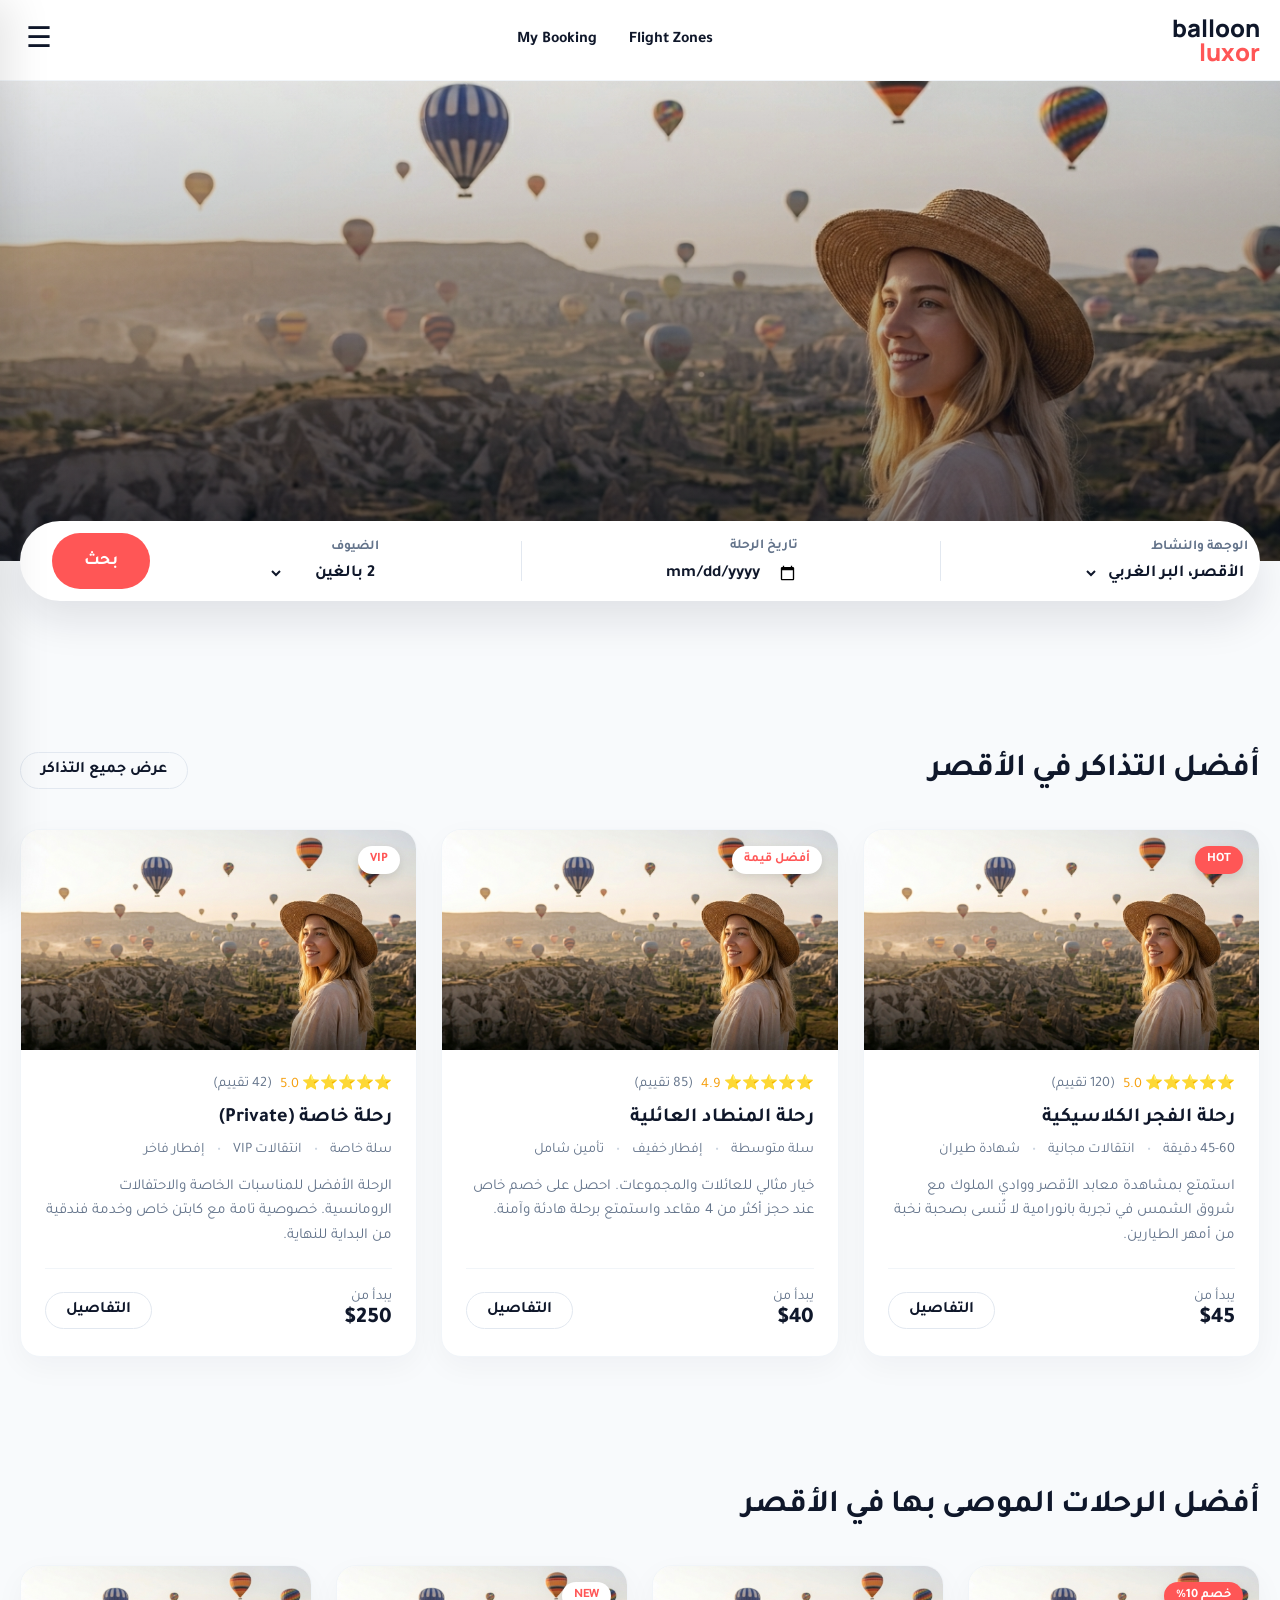
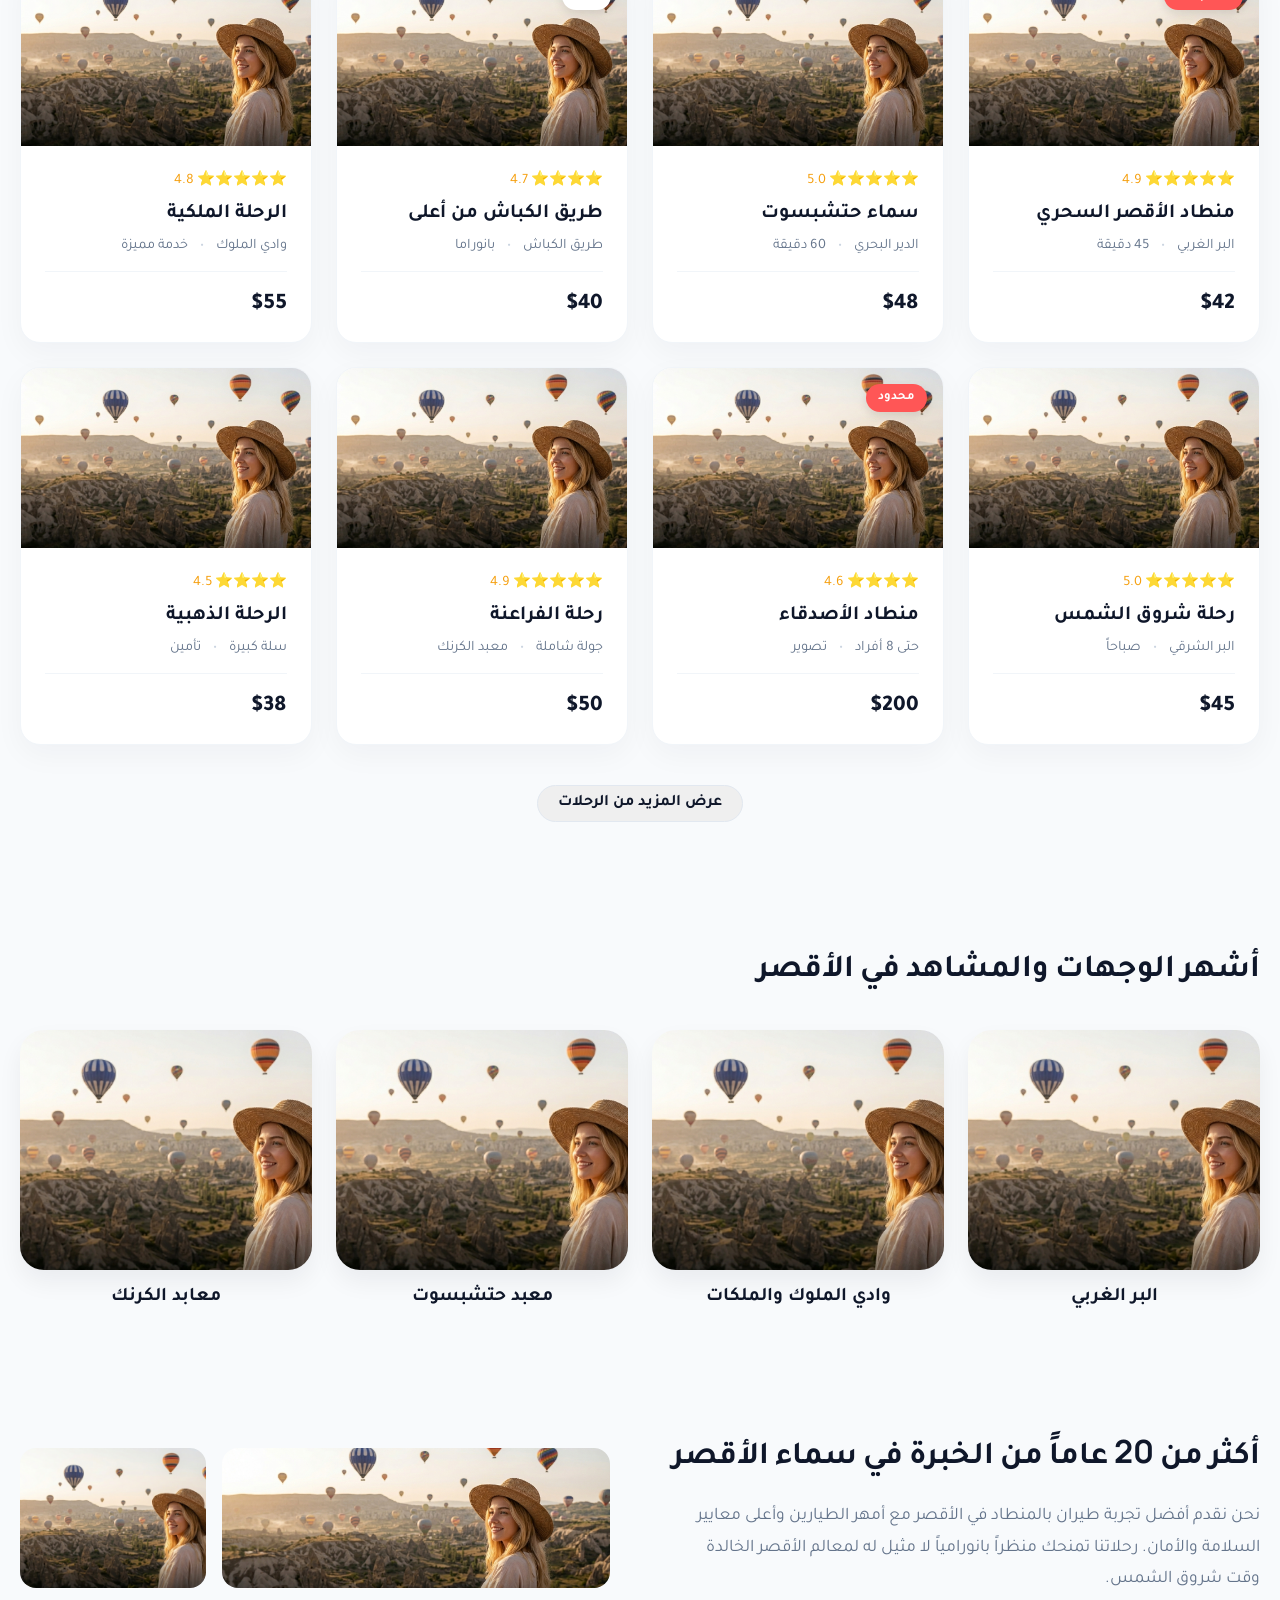
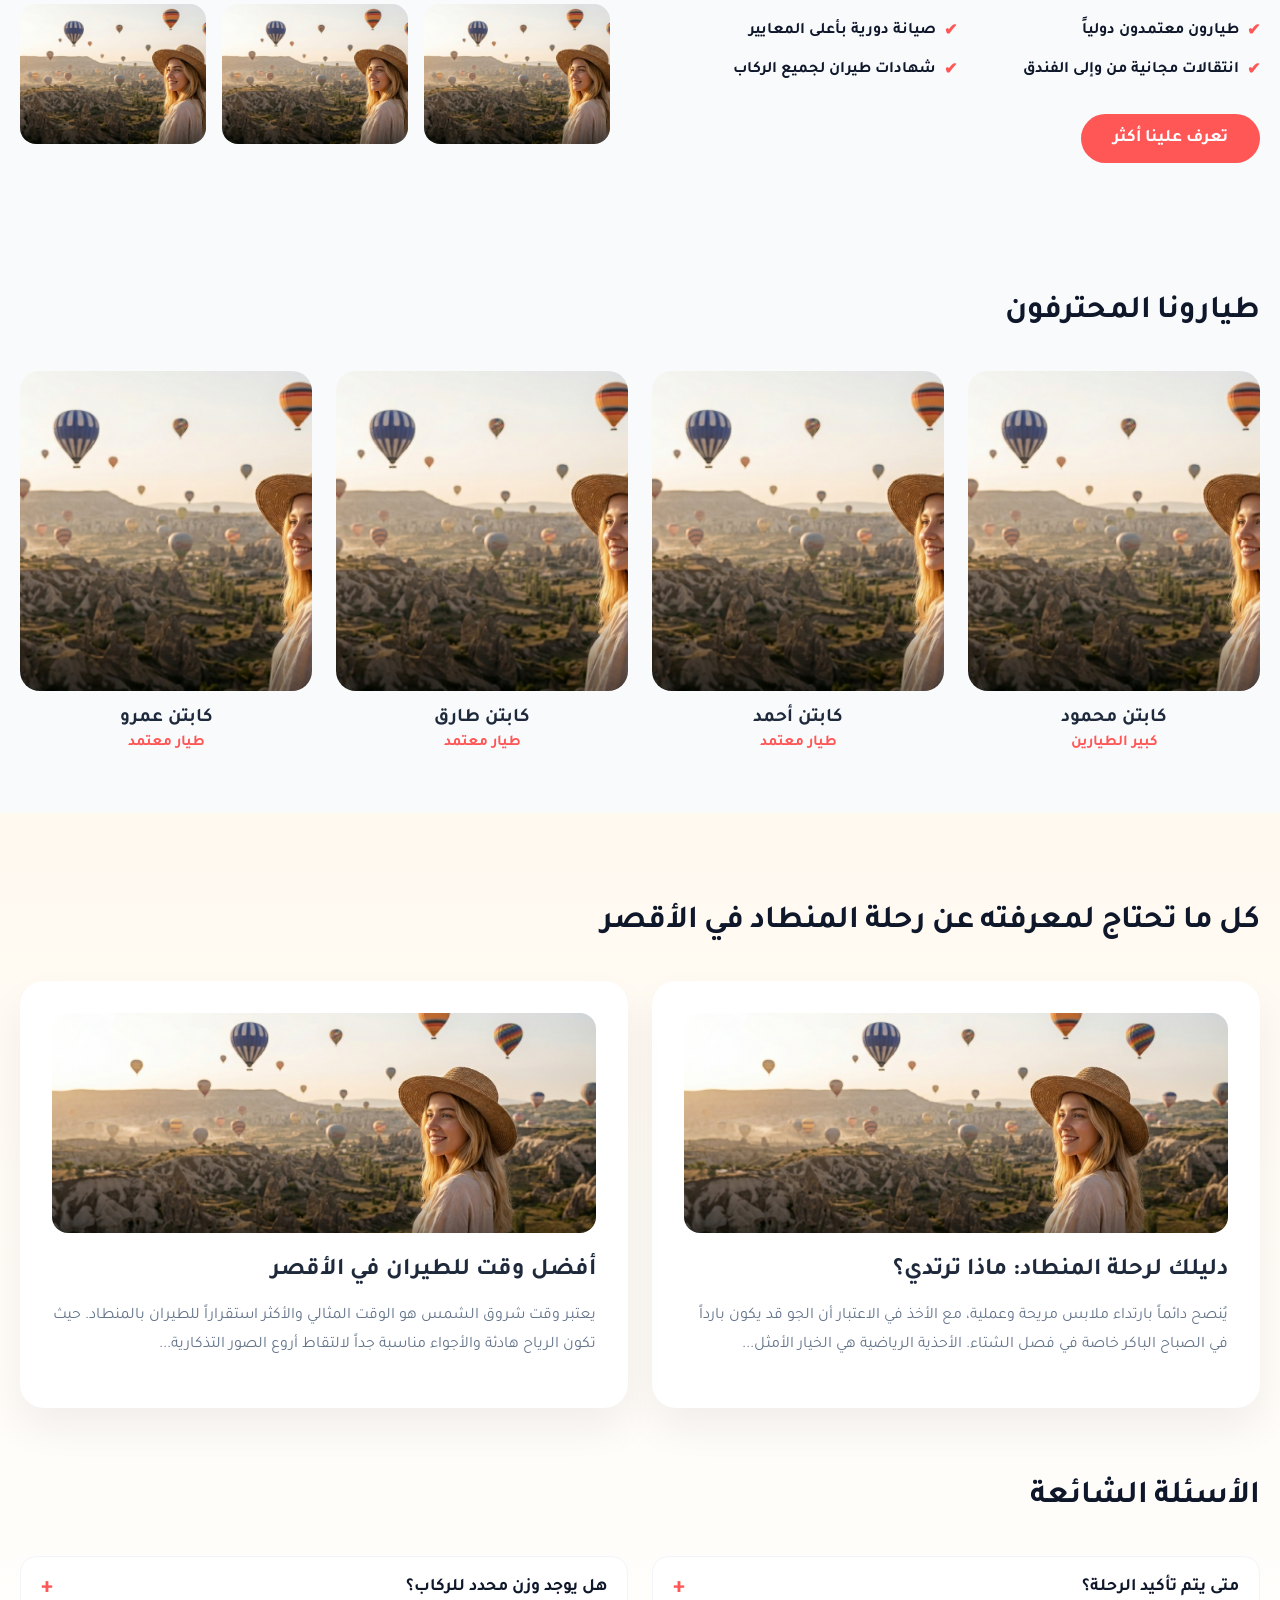
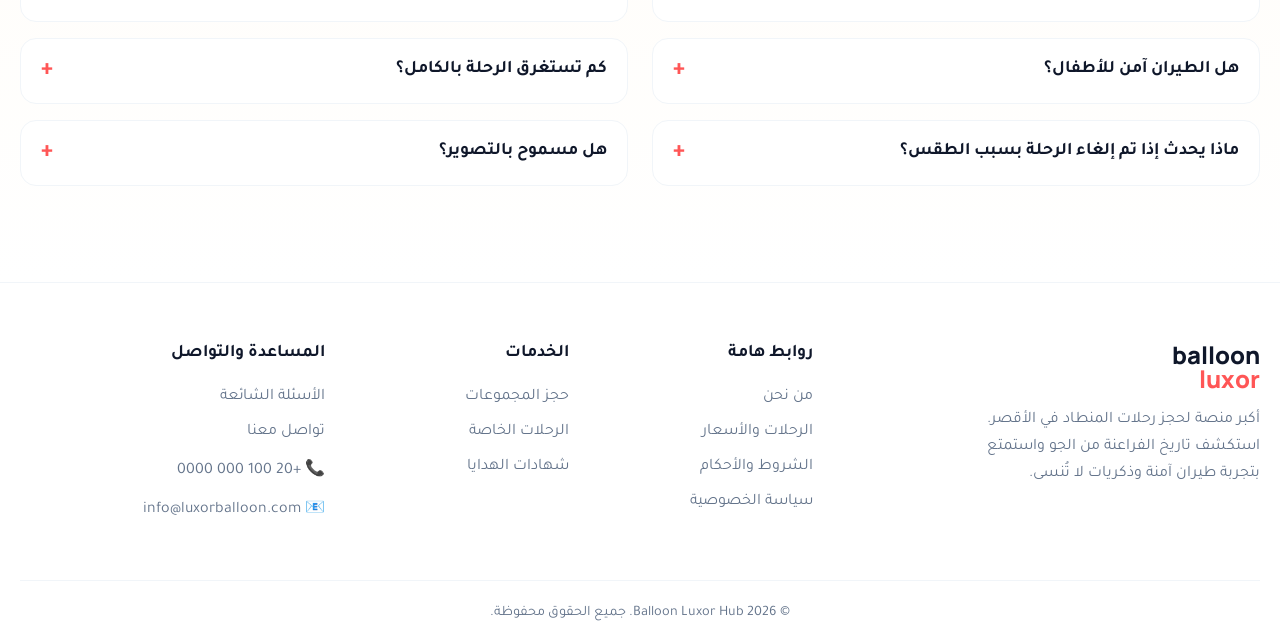
==== commit 1f96a17a: "Decrease hero height and activate search pill as a form" ====
--- a/index.html
+++ b/index.html
@@ -1,13 +1,17 @@
 <!DOCTYPE html>
 <html lang="ar" dir="rtl">
+
 <head>
   <meta charset="UTF-8">
   <meta name="viewport" content="width=device-width, initial-scale=1.0">
   <title>Luxor Balloon Hub</title>
   <link rel="stylesheet" href="style.css">
   <link rel="stylesheet" href="new-theme.css">
-  <link href="https://fonts.googleapis.com/css2?family=Manrope:wght@400;500;600;700;800&family=Tajawal:wght@400;500;700;800&display=swap" rel="stylesheet">
+  <link
+    href="https://fonts.googleapis.com/css2?family=Manrope:wght@400;500;600;700;800&family=Tajawal:wght@400;500;700;800&display=swap"
+    rel="stylesheet">
 </head>
+
 <body>
   <!-- Header -->
   <header class="ts-header">
@@ -16,14 +20,15 @@
         <span class="ts-logo-top">balloon</span>
         <span class="ts-logo-bottom">luxor</span>
       </div>
-      
+
       <nav class="ts-nav">
         <a href="#">Flight Zones</a>
         <a href="#">My Booking</a>
       </nav>
-      
+
       <div class="ts-header-actions">
-        <button id="menu-trigger" class="ts-menu-trigger" aria-label="Open Menu" onclick="document.getElementById('ts-sidebar-backdrop').classList.add('open'); document.getElementById('ts-sidebar').classList.add('open');">
+        <button id="menu-trigger" class="ts-menu-trigger" aria-label="Open Menu"
+          onclick="document.getElementById('ts-sidebar-backdrop').classList.add('open'); document.getElementById('ts-sidebar').classList.add('open');">
           ☰
         </button>
       </div>
@@ -35,29 +40,38 @@
     <section class="ts-hero">
       <div class="ts-hero-bg" style="background-image: url('hero.png');"></div>
       <div class="ts-container ts-hero-content">
-        <h1 class="ts-hero-title">اكتشف سحر الأقصر من السماء</h1>
-      </div>
-      
+      </div>
+
       <!-- Search Pill -->
       <div class="ts-search-wrapper">
         <div class="ts-container">
-          <div class="ts-search-pill">
+          <form class="ts-search-pill" action="programs.html" method="GET">
             <div class="ts-search-item">
-              <span class="ts-search-label">الوجهة والنشاط</span>
-              <strong class="ts-search-val">الأقصر، البر الغربي</strong>
+              <label for="dest" class="ts-search-label">الوجهة والنشاط</label>
+              <select name="dest" id="dest" class="ts-search-input">
+                <option value="west">الأقصر، البر الغربي</option>
+                <option value="east">الأقصر، البر الشرقي</option>
+                <option value="all">جميع الوجهات</option>
+              </select>
             </div>
             <div class="ts-search-divider"></div>
             <div class="ts-search-item">
-              <span class="ts-search-label">تاريخ الرحلة</span>
-              <strong class="ts-search-val">اختر التاريخ المناسب</strong>
+              <label for="date" class="ts-search-label">تاريخ الرحلة</label>
+              <input type="date" name="date" id="date" class="ts-search-input" required />
             </div>
             <div class="ts-search-divider"></div>
             <div class="ts-search-item">
-              <span class="ts-search-label">الضيوف</span>
-              <strong class="ts-search-val">2 بالغين، 0 أطفال</strong>
-            </div>
-            <button class="ts-search-btn">بحث</button>
-          </div>
+              <label for="guests" class="ts-search-label">الضيوف</label>
+              <select name="guests" id="guests" class="ts-search-input">
+                <option value="1">1 بالغ</option>
+                <option value="2" selected>2 بالغين</option>
+                <option value="3">3 أشخاص</option>
+                <option value="4">4 أشخاص</option>
+                <option value="5">مجموعة (+5)</option>
+              </select>
+            </div>
+            <button type="submit" class="ts-search-btn">بحث</button>
+          </form>
         </div>
       </div>
     </section>
@@ -86,14 +100,15 @@
                 <li>انتقالات مجانية</li>
                 <li>شهادة طيران</li>
               </ul>
-              <p class="ts-card-desc">استمتع بمشاهدة معابد الأقصر ووادي الملوك مع شروق الشمس في تجربة بانورامية لا تُنسى بصحبة نخبة من أمهر الطيارين.</p>
+              <p class="ts-card-desc">استمتع بمشاهدة معابد الأقصر ووادي الملوك مع شروق الشمس في تجربة بانورامية لا تُنسى
+                بصحبة نخبة من أمهر الطيارين.</p>
               <div class="ts-card-footer">
                 <div class="ts-price">يبدأ من <br><strong>$45</strong></div>
                 <a href="#" class="ts-btn-outline">التفاصيل</a>
               </div>
             </div>
           </article>
-          
+
           <!-- Ticket Card 2 -->
           <article class="ts-card">
             <div class="ts-card-img" style="background-image: url('hero.png');">
@@ -110,7 +125,8 @@
                 <li>إفطار خفيف</li>
                 <li>تأمين شامل</li>
               </ul>
-              <p class="ts-card-desc">خيار مثالي للعائلات والمجموعات. احصل على خصم خاص عند حجز أكثر من 4 مقاعد واستمتع برحلة هادئة وآمنة.</p>
+              <p class="ts-card-desc">خيار مثالي للعائلات والمجموعات. احصل على خصم خاص عند حجز أكثر من 4 مقاعد واستمتع
+                برحلة هادئة وآمنة.</p>
               <div class="ts-card-footer">
                 <div class="ts-price">يبدأ من <br><strong>$40</strong></div>
                 <a href="#" class="ts-btn-outline">التفاصيل</a>
@@ -134,7 +150,8 @@
                 <li>انتقالات VIP</li>
                 <li>إفطار فاخر</li>
               </ul>
-              <p class="ts-card-desc">الرحلة الأفضل للمناسبات الخاصة والاحتفالات الرومانسية. خصوصية تامة مع كابتن خاص وخدمة فندقية من البداية للنهاية.</p>
+              <p class="ts-card-desc">الرحلة الأفضل للمناسبات الخاصة والاحتفالات الرومانسية. خصوصية تامة مع كابتن خاص
+                وخدمة فندقية من البداية للنهاية.</p>
               <div class="ts-card-footer">
                 <div class="ts-price">يبدأ من <br><strong>$250</strong></div>
                 <a href="#" class="ts-btn-outline">التفاصيل</a>
@@ -171,7 +188,7 @@
               </div>
             </div>
           </article>
-          
+
           <!-- Recommended Card 2 -->
           <article class="ts-card">
             <div class="ts-card-img ts-card-img-small" style="background-image: url('hero.png');">
@@ -342,7 +359,8 @@
       <div class="ts-container ts-about-wrapper">
         <div class="ts-about-content">
           <h2 class="ts-section-title">أكثر من 20 عاماً من الخبرة في سماء الأقصر</h2>
-          <p class="ts-about-desc">نحن نقدم أفضل تجربة طيران بالمنطاد في الأقصر مع أمهر الطيارين وأعلى معايير السلامة والأمان. رحلاتنا تمنحك منظراً بانورامياً لا مثيل له لمعالم الأقصر الخالدة وقت شروق الشمس.</p>
+          <p class="ts-about-desc">نحن نقدم أفضل تجربة طيران بالمنطاد في الأقصر مع أمهر الطيارين وأعلى معايير السلامة
+            والأمان. رحلاتنا تمنحك منظراً بانورامياً لا مثيل له لمعالم الأقصر الخالدة وقت شروق الشمس.</p>
           <ul class="ts-about-list">
             <li>طيارون معتمدون دولياً</li>
             <li>صيانة دورية بأعلى المعايير</li>
@@ -398,18 +416,22 @@
         <div class="ts-section-header">
           <h2 class="ts-section-title">كل ما تحتاج لمعرفته عن رحلة المنطاد في الأقصر</h2>
         </div>
-        
+
         <div class="ts-grid-2" style="margin-bottom: 60px;">
           <!-- Article Cards -->
           <div class="ts-info-card">
-            <div class="ts-card-img" style="background-image: url('hero.png'); border-radius: 16px; margin-bottom: 24px;"></div>
+            <div class="ts-card-img"
+              style="background-image: url('hero.png'); border-radius: 16px; margin-bottom: 24px;"></div>
             <h3 class="ts-info-card-title">دليلك لرحلة المنطاد: ماذا ترتدي؟</h3>
-            <p>يُنصح دائماً بارتداء ملابس مريحة وعملية، مع الأخذ في الاعتبار أن الجو قد يكون بارداً في الصباح الباكر خاصة في فصل الشتاء. الأحذية الرياضية هي الخيار الأمثل...</p>
+            <p>يُنصح دائماً بارتداء ملابس مريحة وعملية، مع الأخذ في الاعتبار أن الجو قد يكون بارداً في الصباح الباكر
+              خاصة في فصل الشتاء. الأحذية الرياضية هي الخيار الأمثل...</p>
           </div>
           <div class="ts-info-card">
-            <div class="ts-card-img" style="background-image: url('hero.png'); border-radius: 16px; margin-bottom: 24px;"></div>
+            <div class="ts-card-img"
+              style="background-image: url('hero.png'); border-radius: 16px; margin-bottom: 24px;"></div>
             <h3 class="ts-info-card-title">أفضل وقت للطيران في الأقصر</h3>
-            <p>يعتبر وقت شروق الشمس هو الوقت المثالي والأكثر استقراراً للطيران بالمنطاد. حيث تكون الرياح هادئة والأجواء مناسبة جداً لالتقاط أروع الصور التذكارية...</p>
+            <p>يعتبر وقت شروق الشمس هو الوقت المثالي والأكثر استقراراً للطيران بالمنطاد. حيث تكون الرياح هادئة والأجواء
+              مناسبة جداً لالتقاط أروع الصور التذكارية...</p>
           </div>
         </div>
 
@@ -424,25 +446,30 @@
             </details>
             <details class="ts-faq-item">
               <summary>هل الطيران آمن للأطفال؟</summary>
-              <p>نعم، ولكن يُشترط أن يكون عمر الطفل فوق 6 سنوات وأطول من 120 سم ليتمكن من رؤية المشهد من فوق حافة السلة.</p>
+              <p>نعم، ولكن يُشترط أن يكون عمر الطفل فوق 6 سنوات وأطول من 120 سم ليتمكن من رؤية المشهد من فوق حافة السلة.
+              </p>
             </details>
             <details class="ts-faq-item">
               <summary>ماذا يحدث إذا تم إلغاء الرحلة بسبب الطقس؟</summary>
-              <p>في حالة إلغاء الرحلة لظروف الطقس أو تعليمات الطيران المدني، يتم استرداد المبلغ بالكامل أو تأجيل الرحلة ليوم آخر حسب رغبتك.</p>
+              <p>في حالة إلغاء الرحلة لظروف الطقس أو تعليمات الطيران المدني، يتم استرداد المبلغ بالكامل أو تأجيل الرحلة
+                ليوم آخر حسب رغبتك.</p>
             </details>
           </div>
           <div class="ts-faq-col">
             <details class="ts-faq-item">
               <summary>هل يوجد وزن محدد للركاب؟</summary>
-              <p>نعم، نرجو إبلاغنا مسبقاً إذا كان وزن الراكب يتجاوز 100 كيلوجرام لترتيب توزيع الأوزان داخل السلة بأمان.</p>
+              <p>نعم، نرجو إبلاغنا مسبقاً إذا كان وزن الراكب يتجاوز 100 كيلوجرام لترتيب توزيع الأوزان داخل السلة بأمان.
+              </p>
             </details>
             <details class="ts-faq-item">
               <summary>كم تستغرق الرحلة بالكامل؟</summary>
-              <p>الرحلة في الجو تستغرق من 45 إلى 60 دقيقة، ولكن التجربة كاملة منذ الخروج من الفندق وحتى العودة تستغرق حوالي 3 ساعات.</p>
+              <p>الرحلة في الجو تستغرق من 45 إلى 60 دقيقة، ولكن التجربة كاملة منذ الخروج من الفندق وحتى العودة تستغرق
+                حوالي 3 ساعات.</p>
             </details>
             <details class="ts-faq-item">
               <summary>هل مسموح بالتصوير؟</summary>
-              <p>بالتأكيد! ننصح بإحضار كاميراتكم وهواتفكم لالتقاط أروع الصور، ولكن يمنع استخدام طائرات الدرون بدون تصريح أمني.</p>
+              <p>بالتأكيد! ننصح بإحضار كاميراتكم وهواتفكم لالتقاط أروع الصور، ولكن يمنع استخدام طائرات الدرون بدون تصريح
+                أمني.</p>
             </details>
           </div>
         </div>
@@ -461,7 +488,8 @@
             <span class="ts-logo-top">balloon</span>
             <span class="ts-logo-bottom">luxor</span>
           </div>
-          <p>أكبر منصة لحجز رحلات المنطاد في الأقصر. استكشف تاريخ الفراعنة من الجو واستمتع بتجربة طيران آمنة وذكريات لا تُنسى.</p>
+          <p>أكبر منصة لحجز رحلات المنطاد في الأقصر. استكشف تاريخ الفراعنة من الجو واستمتع بتجربة طيران آمنة وذكريات لا
+            تُنسى.</p>
         </div>
         <div>
           <h4>روابط هامة</h4>
@@ -496,10 +524,13 @@
     </div>
   </footer>
   <!-- Sidebar -->
-  <div id="ts-sidebar-backdrop" class="ts-sidebar-backdrop" onclick="document.getElementById('ts-sidebar-backdrop').classList.remove('open'); document.getElementById('ts-sidebar').classList.remove('open');"></div>
+  <div id="ts-sidebar-backdrop" class="ts-sidebar-backdrop"
+    onclick="document.getElementById('ts-sidebar-backdrop').classList.remove('open'); document.getElementById('ts-sidebar').classList.remove('open');">
+  </div>
   <aside id="ts-sidebar" class="ts-sidebar">
     <div class="ts-sidebar-header">
-      <button class="ts-sidebar-close" onclick="document.getElementById('ts-sidebar-backdrop').classList.remove('open'); document.getElementById('ts-sidebar').classList.remove('open');">✕</button>
+      <button class="ts-sidebar-close"
+        onclick="document.getElementById('ts-sidebar-backdrop').classList.remove('open'); document.getElementById('ts-sidebar').classList.remove('open');">✕</button>
     </div>
     <div class="ts-sidebar-content">
       <div class="ts-sidebar-booking">
@@ -544,4 +575,5 @@
     </div>
   </aside>
 </body>
+
 </html>
--- a/new-theme.css
+++ b/new-theme.css
@@ -58,7 +58,7 @@
 /* Hero */
 .ts-hero {
   position: relative;
-  height: 600px;
+  height: 480px;
   display: flex;
   align-items: center;
   justify-content: center;
@@ -118,10 +118,20 @@
   color: var(--muted);
   font-weight: 600;
 }
-.ts-search-val {
+.ts-search-input {
+  border: none;
+  background: transparent;
   font-size: 1.05rem;
   font-weight: 700;
   color: var(--navy);
+  font-family: inherit;
+  outline: none;
+  cursor: pointer;
+  padding: 0;
+  margin-top: 4px;
+}
+.ts-search-input:focus {
+  outline: none;
 }
 .ts-search-divider {
   width: 1px;
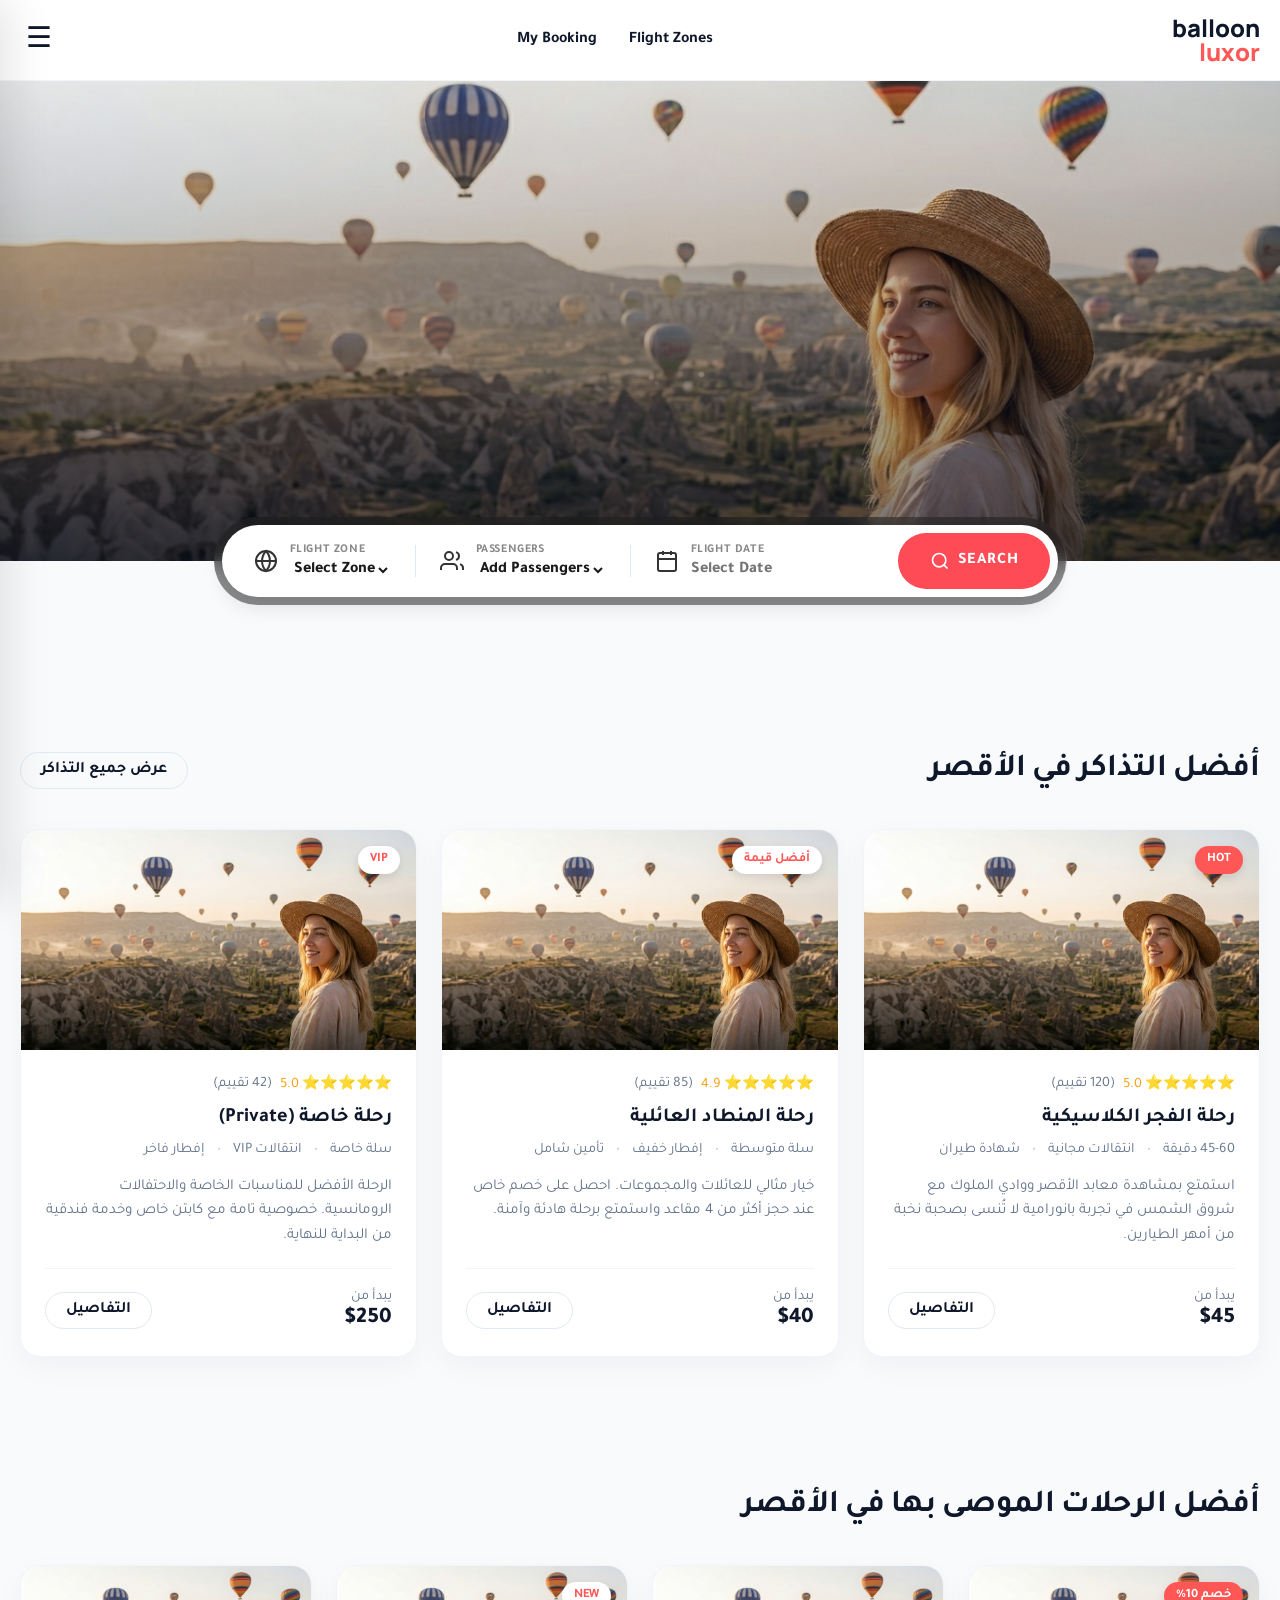
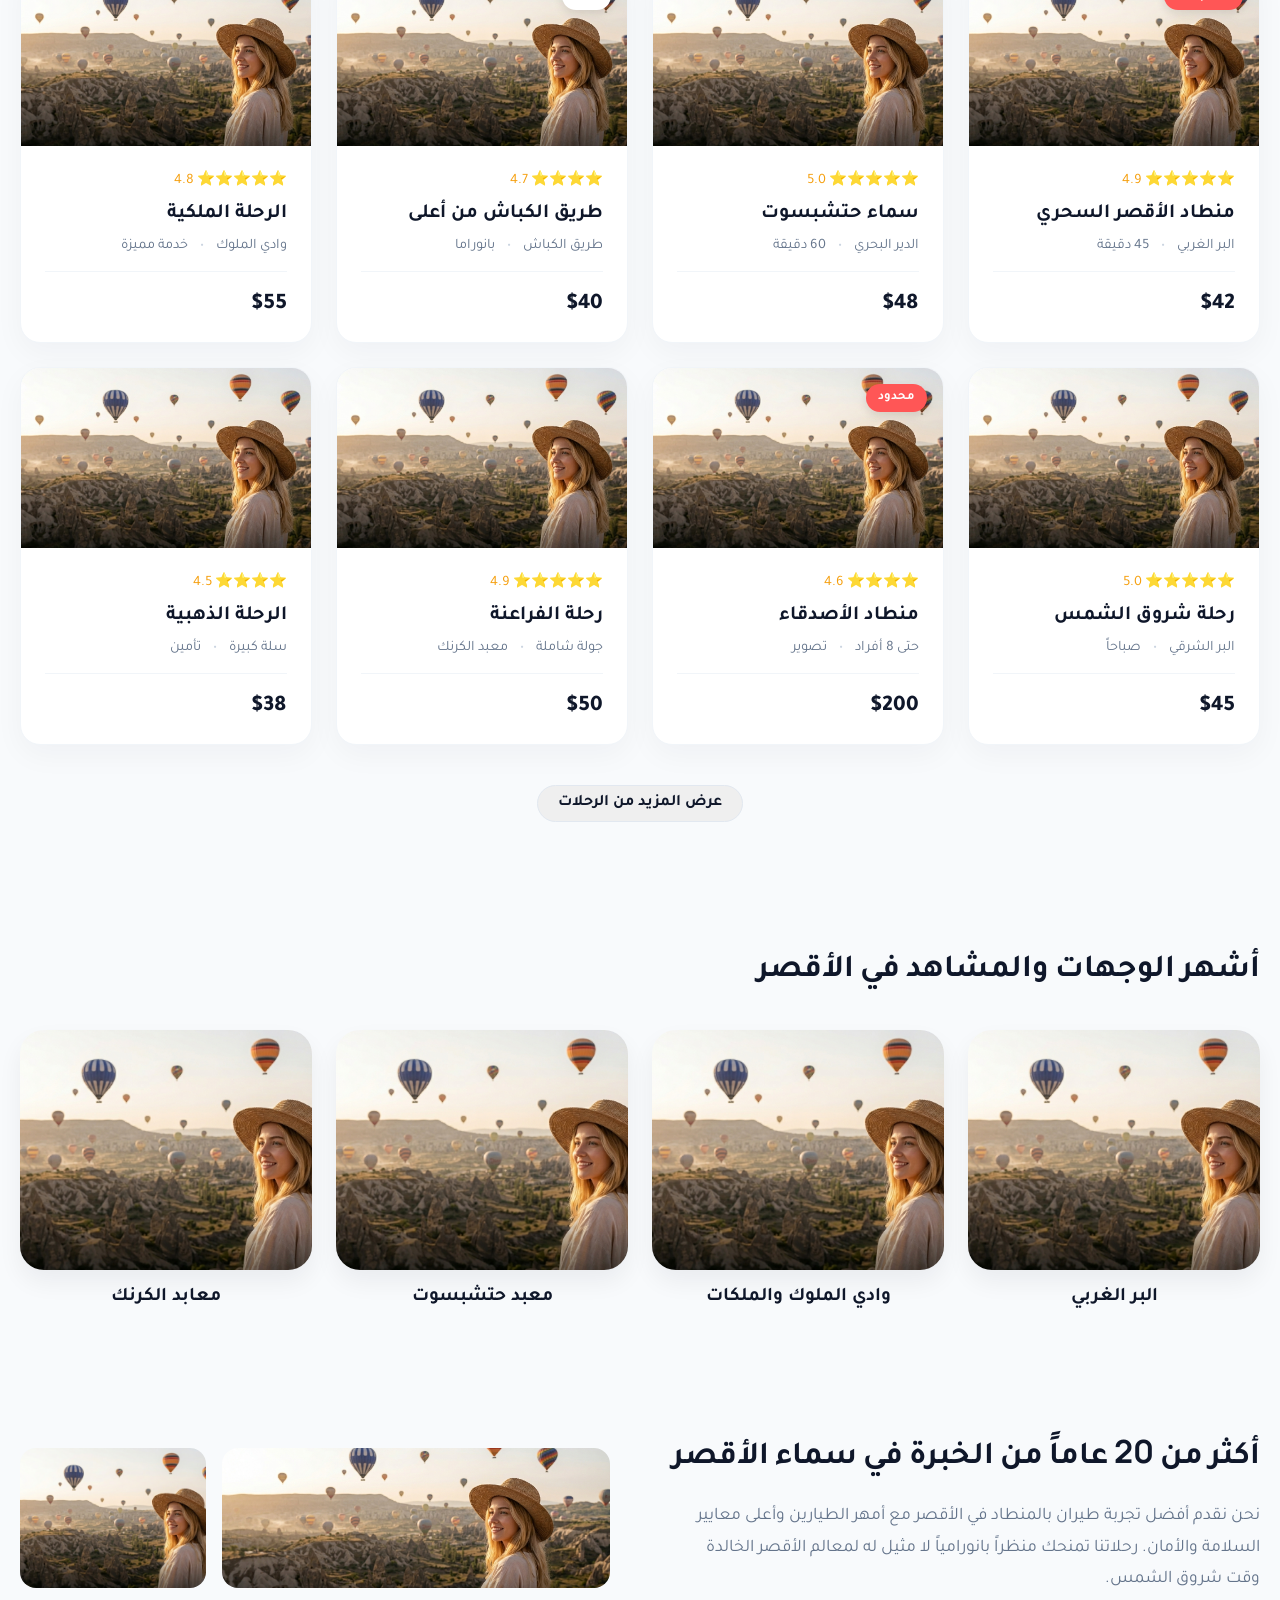
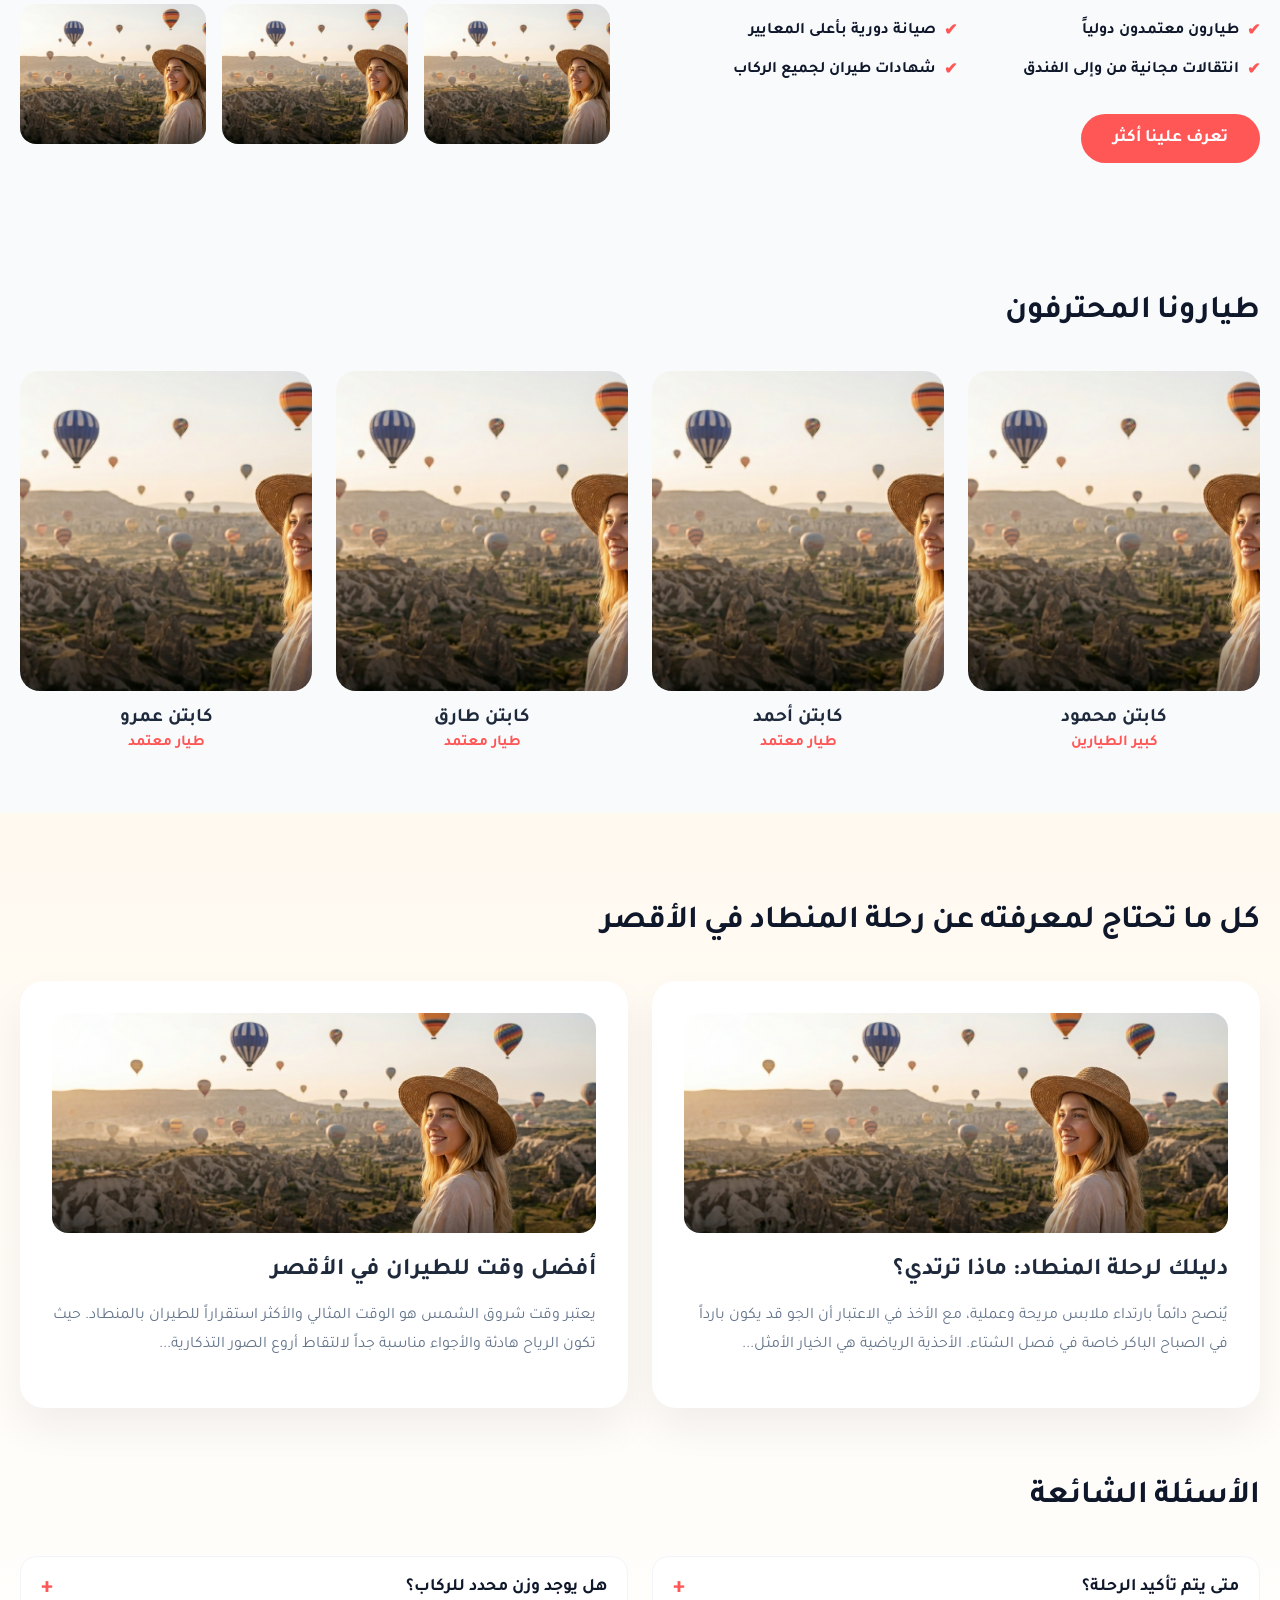
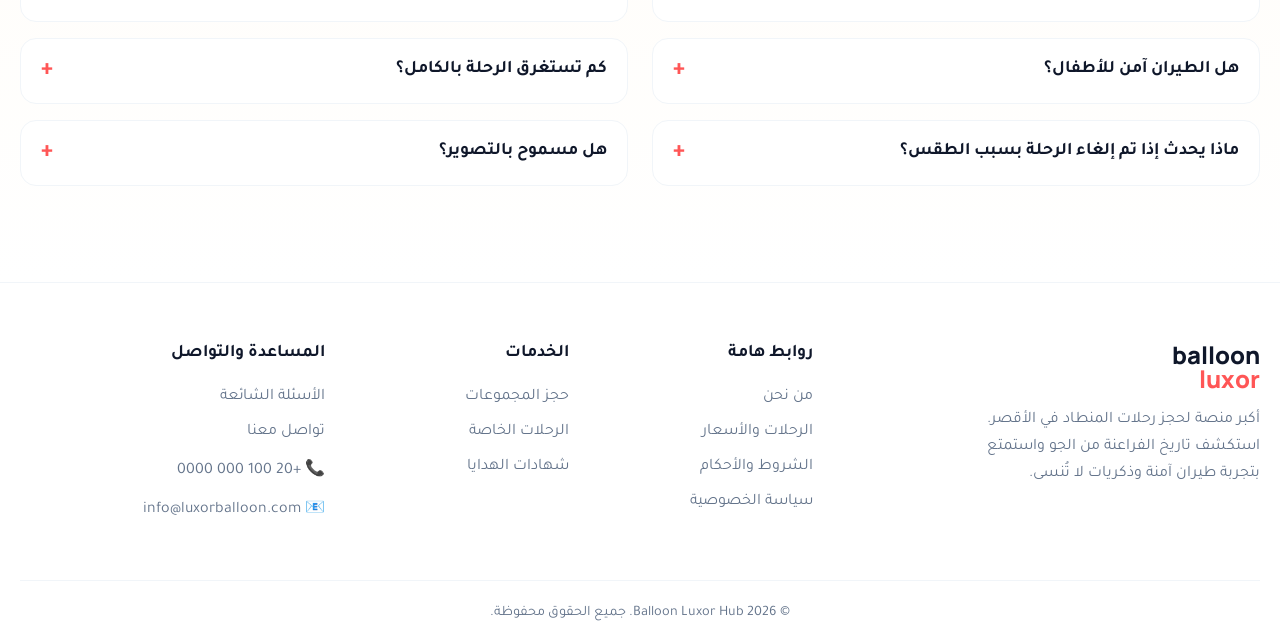
==== commit 41a1e3bf: "Update search pill design to match reference image" ====
--- a/index.html
+++ b/index.html
@@ -43,34 +43,59 @@
       </div>
 
       <!-- Search Pill -->
-      <div class="ts-search-wrapper">
-        <div class="ts-container">
+      <div class="ts-search-wrapper" dir="ltr">
+        <div class="ts-search-outer">
           <form class="ts-search-pill" action="programs.html" method="GET">
-            <div class="ts-search-item">
-              <label for="dest" class="ts-search-label">الوجهة والنشاط</label>
-              <select name="dest" id="dest" class="ts-search-input">
-                <option value="west">الأقصر، البر الغربي</option>
-                <option value="east">الأقصر، البر الشرقي</option>
-                <option value="all">جميع الوجهات</option>
-              </select>
-            </div>
+            
+            <div class="ts-search-group">
+              <span class="ts-search-icon">
+                <svg width="24" height="24" fill="none" stroke="currentColor" stroke-width="2" viewBox="0 0 24 24"><path d="M12 22C17.5228 22 22 17.5228 22 12C22 6.47715 17.5228 2 12 2C6.47715 2 2 6.47715 2 12C2 17.5228 6.47715 22 12 22Z"></path><path d="M2 12H22"></path><path d="M12 2C14.5013 4.73835 15.9228 8.29203 16 12C15.9228 15.708 14.5013 19.2616 12 22C9.49872 19.2616 8.07725 15.708 8 12C8.07725 8.29203 9.49872 4.73835 12 2Z"></path></svg>
+              </span>
+              <div class="ts-search-item">
+                <label for="dest" class="ts-search-label">FLIGHT ZONE</label>
+                <select name="dest" id="dest" class="ts-search-input">
+                  <option value="" disabled selected hidden>Select Zone</option>
+                  <option value="west">West Bank</option>
+                  <option value="east">East Bank</option>
+                </select>
+              </div>
+            </div>
+
             <div class="ts-search-divider"></div>
-            <div class="ts-search-item">
-              <label for="date" class="ts-search-label">تاريخ الرحلة</label>
-              <input type="date" name="date" id="date" class="ts-search-input" required />
-            </div>
+
+            <div class="ts-search-group">
+              <span class="ts-search-icon">
+                <svg width="24" height="24" fill="none" stroke="currentColor" stroke-width="2" viewBox="0 0 24 24"><path d="M17 21v-2a4 4 0 0 0-4-4H5a4 4 0 0 0-4 4v2"></path><circle cx="9" cy="7" r="4"></circle><path d="M23 21v-2a4 4 0 0 0-3-3.87"></path><path d="M16 3.13a4 4 0 0 1 0 7.75"></path></svg>
+              </span>
+              <div class="ts-search-item">
+                <label for="guests" class="ts-search-label">PASSENGERS</label>
+                <select name="guests" id="guests" class="ts-search-input">
+                  <option value="" disabled selected hidden>Add Passengers</option>
+                  <option value="1">1 Passenger</option>
+                  <option value="2">2 Passengers</option>
+                  <option value="3">3 Passengers</option>
+                  <option value="4">4 Passengers</option>
+                </select>
+              </div>
+            </div>
+
             <div class="ts-search-divider"></div>
-            <div class="ts-search-item">
-              <label for="guests" class="ts-search-label">الضيوف</label>
-              <select name="guests" id="guests" class="ts-search-input">
-                <option value="1">1 بالغ</option>
-                <option value="2" selected>2 بالغين</option>
-                <option value="3">3 أشخاص</option>
-                <option value="4">4 أشخاص</option>
-                <option value="5">مجموعة (+5)</option>
-              </select>
-            </div>
-            <button type="submit" class="ts-search-btn">بحث</button>
+
+            <div class="ts-search-group">
+              <span class="ts-search-icon">
+                <svg width="24" height="24" fill="none" stroke="currentColor" stroke-width="2" viewBox="0 0 24 24"><rect x="3" y="4" width="18" height="18" rx="2" ry="2"></rect><line x1="16" y1="2" x2="16" y2="6"></line><line x1="8" y1="2" x2="8" y2="6"></line><line x1="3" y1="10" x2="21" y2="10"></line></svg>
+              </span>
+              <div class="ts-search-item">
+                <label for="date" class="ts-search-label">FLIGHT DATE</label>
+                <input type="text" placeholder="Select Date" onfocus="(this.type='date')" onblur="if(!this.value)this.type='text'" name="date" id="date" class="ts-search-input" required />
+              </div>
+            </div>
+
+            <button type="submit" class="ts-search-btn">
+              <svg width="20" height="20" fill="none" stroke="currentColor" stroke-width="2" viewBox="0 0 24 24" style="margin-right: 8px;"><circle cx="11" cy="11" r="8"></circle><line x1="21" y1="21" x2="16.65" y2="16.65"></line></svg>
+              SEARCH
+            </button>
+            
           </form>
         </div>
       </div>
--- a/new-theme.css
+++ b/new-theme.css
@@ -98,58 +98,85 @@
   transform: translate(-50%, 50%);
   z-index: 10;
   width: 100%;
+  display: flex;
+  justify-content: center;
+}
+.ts-search-outer {
+  background: rgba(30, 30, 30, 0.5);
+  backdrop-filter: blur(10px);
+  padding: 8px;
+  border-radius: 999px;
+  display: inline-flex;
 }
 .ts-search-pill {
   display: flex;
   align-items: center;
   background: #fff;
-  padding: 12px 12px 12px 32px;
+  padding: 8px 8px 8px 32px;
   border-radius: 999px;
-  box-shadow: 0 20px 40px rgba(15,23,42,0.1);
+  box-shadow: 0 10px 20px rgba(0,0,0,0.1);
   justify-content: space-between;
+  gap: 24px;
+}
+.ts-search-group {
+  display: flex;
+  align-items: center;
+  gap: 12px;
+}
+.ts-search-icon {
+  color: #333;
+  display: flex;
+  align-items: center;
+  justify-content: center;
 }
 .ts-search-item {
   display: flex;
   flex-direction: column;
   gap: 4px;
+  text-align: left;
 }
 .ts-search-label {
-  font-size: 0.85rem;
-  color: var(--muted);
-  font-weight: 600;
+  font-size: 0.75rem;
+  color: #888;
+  font-weight: 700;
+  letter-spacing: 0.05em;
+  text-transform: uppercase;
 }
 .ts-search-input {
   border: none;
   background: transparent;
-  font-size: 1.05rem;
-  font-weight: 700;
-  color: var(--navy);
+  font-size: 1rem;
+  font-weight: 800;
+  color: #1a1a1a;
   font-family: inherit;
   outline: none;
   cursor: pointer;
   padding: 0;
-  margin-top: 4px;
 }
 .ts-search-input:focus {
   outline: none;
 }
 .ts-search-divider {
   width: 1px;
-  height: 40px;
+  height: 32px;
   background: #e2e8f0;
-  margin: 0 24px;
 }
 .ts-search-btn {
-  background: var(--primary);
+  background: #ff4b55;
   color: #fff;
   border: none;
   padding: 0 32px;
   height: 56px;
   border-radius: 999px;
-  font-weight: 700;
-  font-size: 1.1rem;
+  font-weight: 800;
+  font-size: 1rem;
   cursor: pointer;
+  display: flex;
+  align-items: center;
+  justify-content: center;
   transition: opacity 0.2s;
+  letter-spacing: 0.05em;
+  text-transform: uppercase;
 }
 .ts-search-btn:hover { opacity: 0.9; }
 
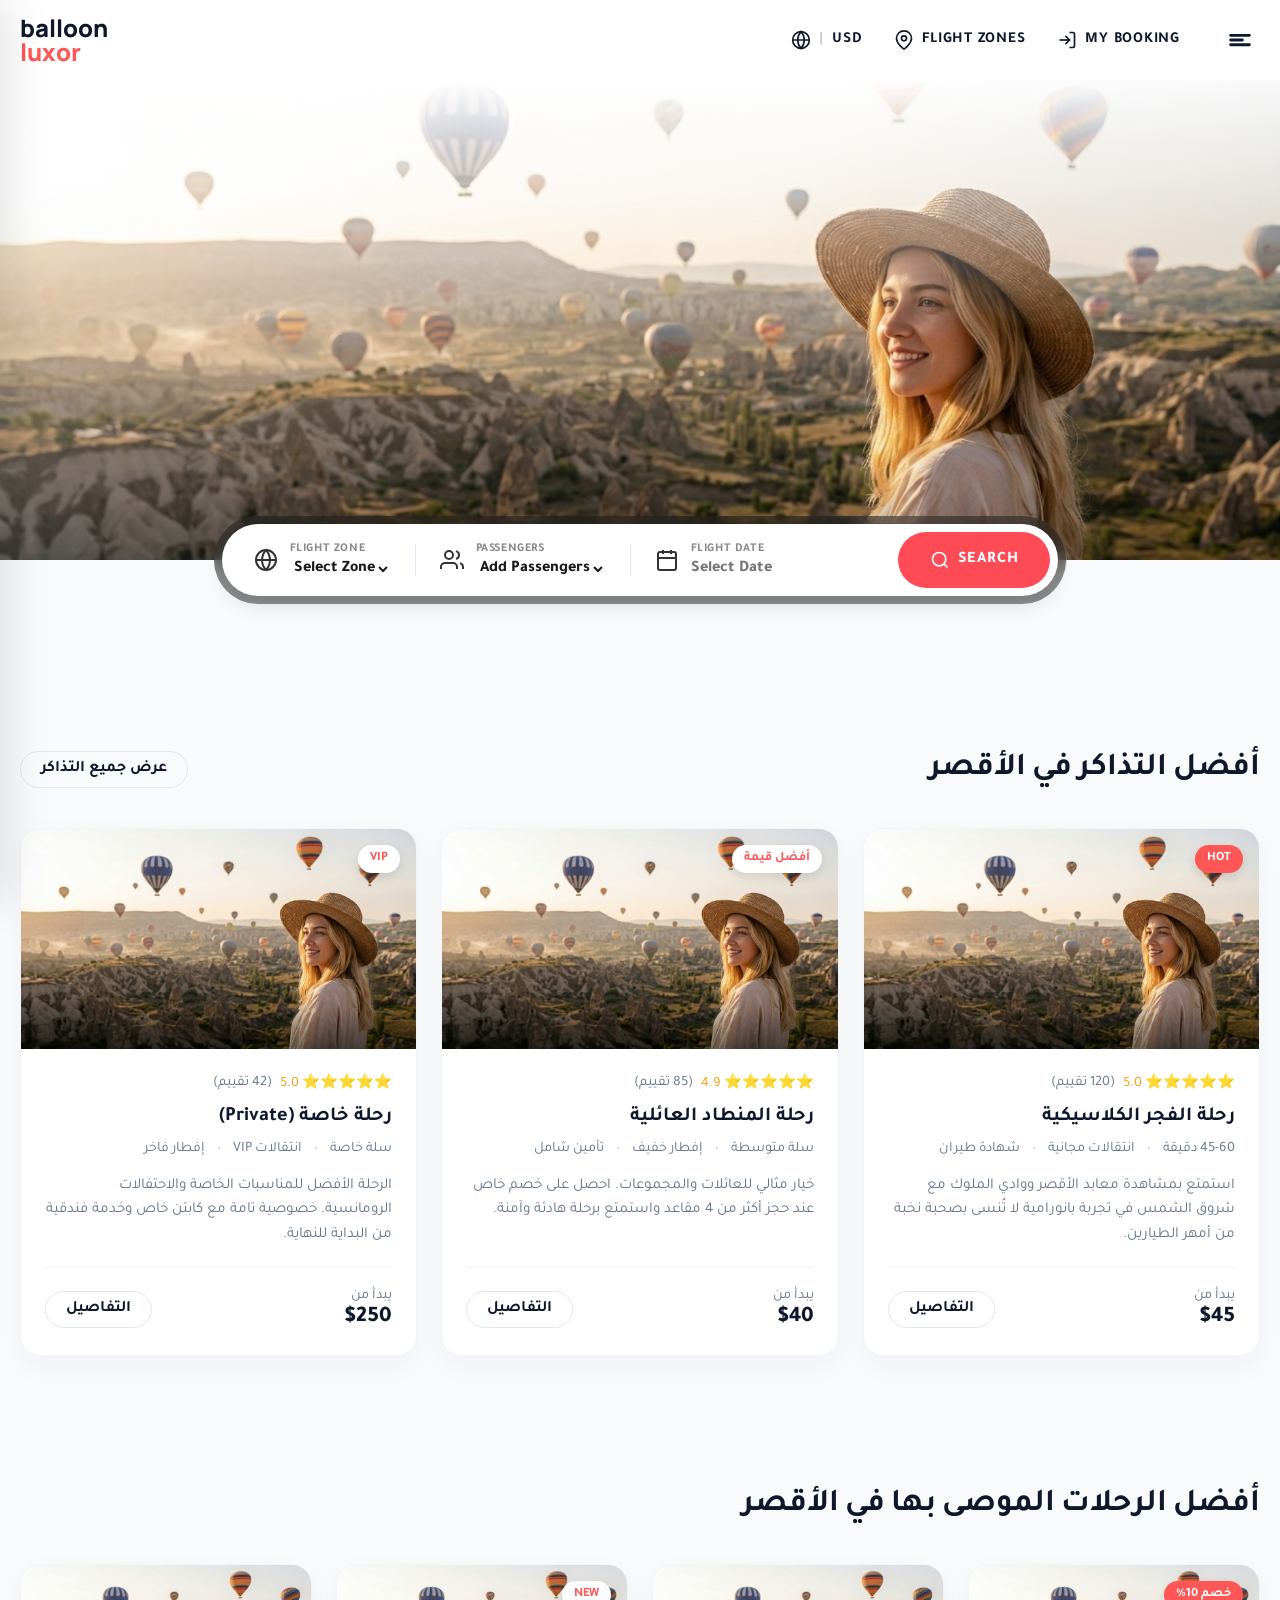
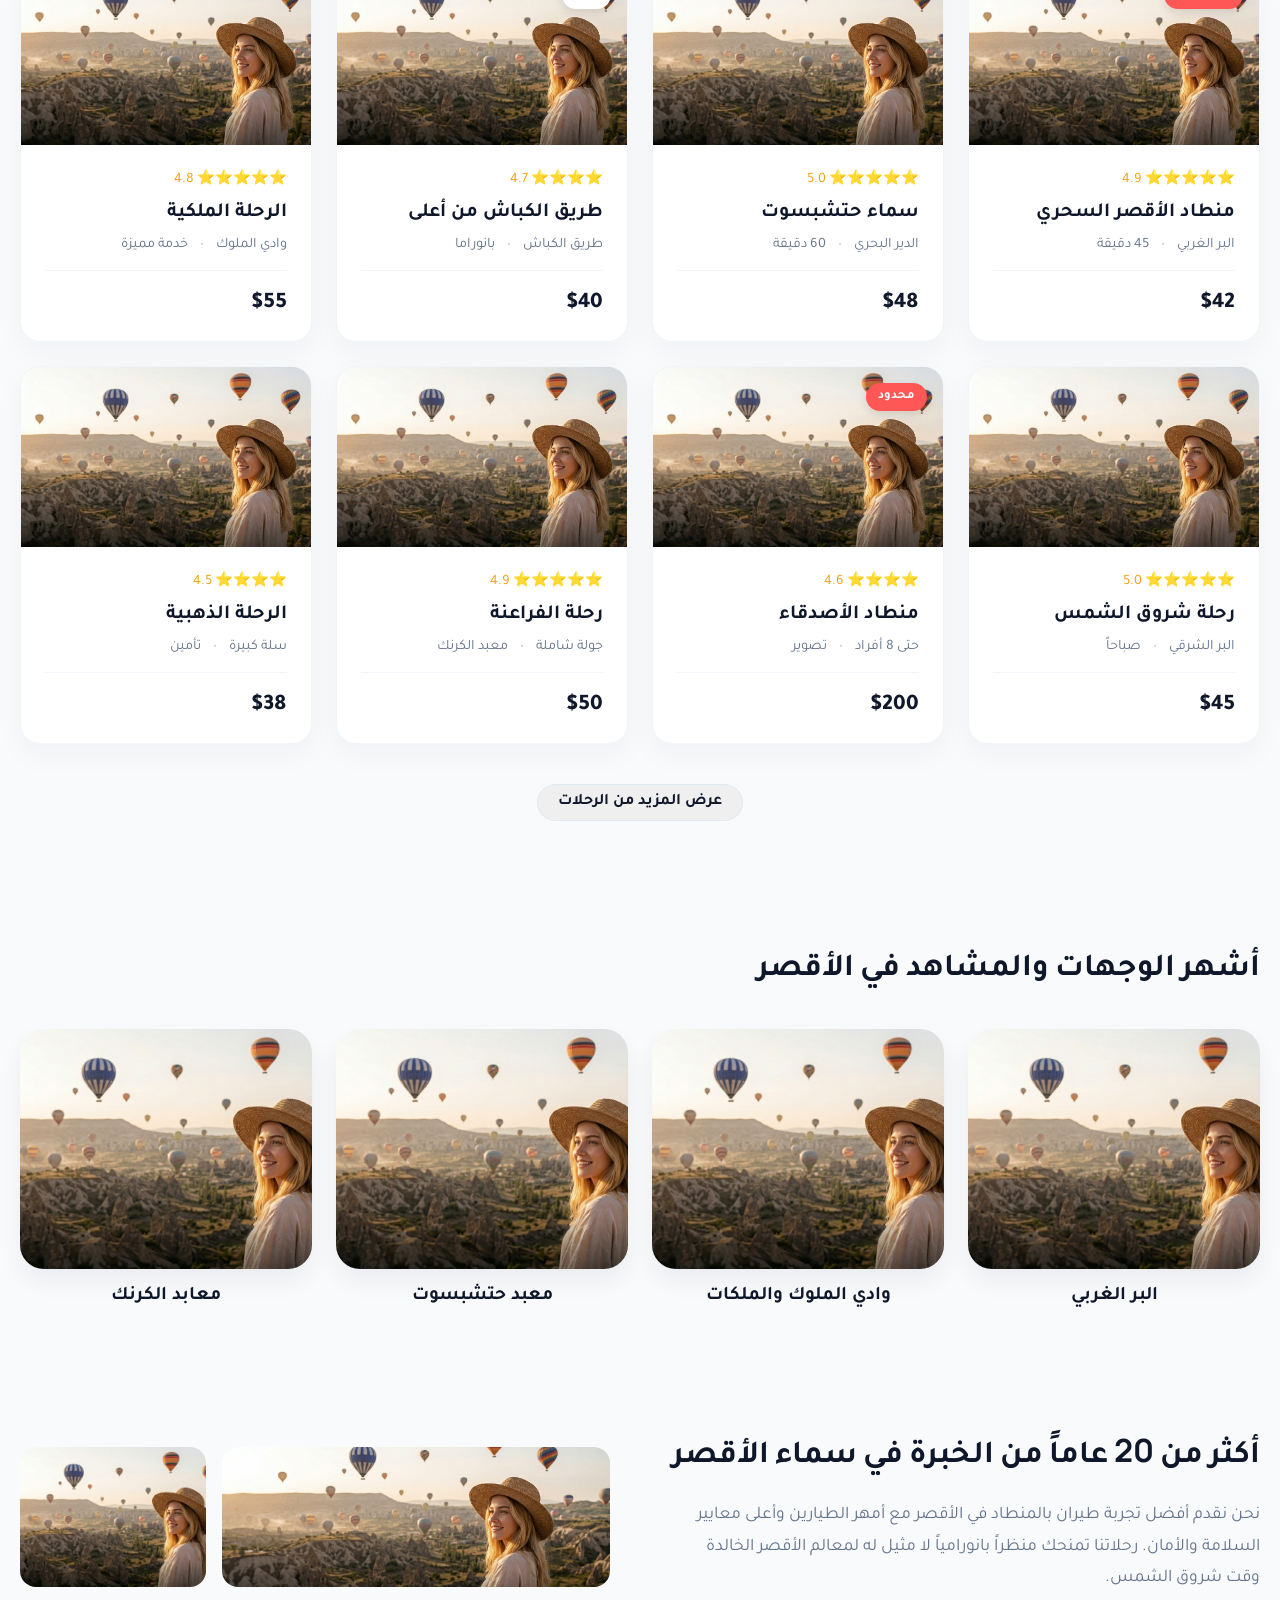
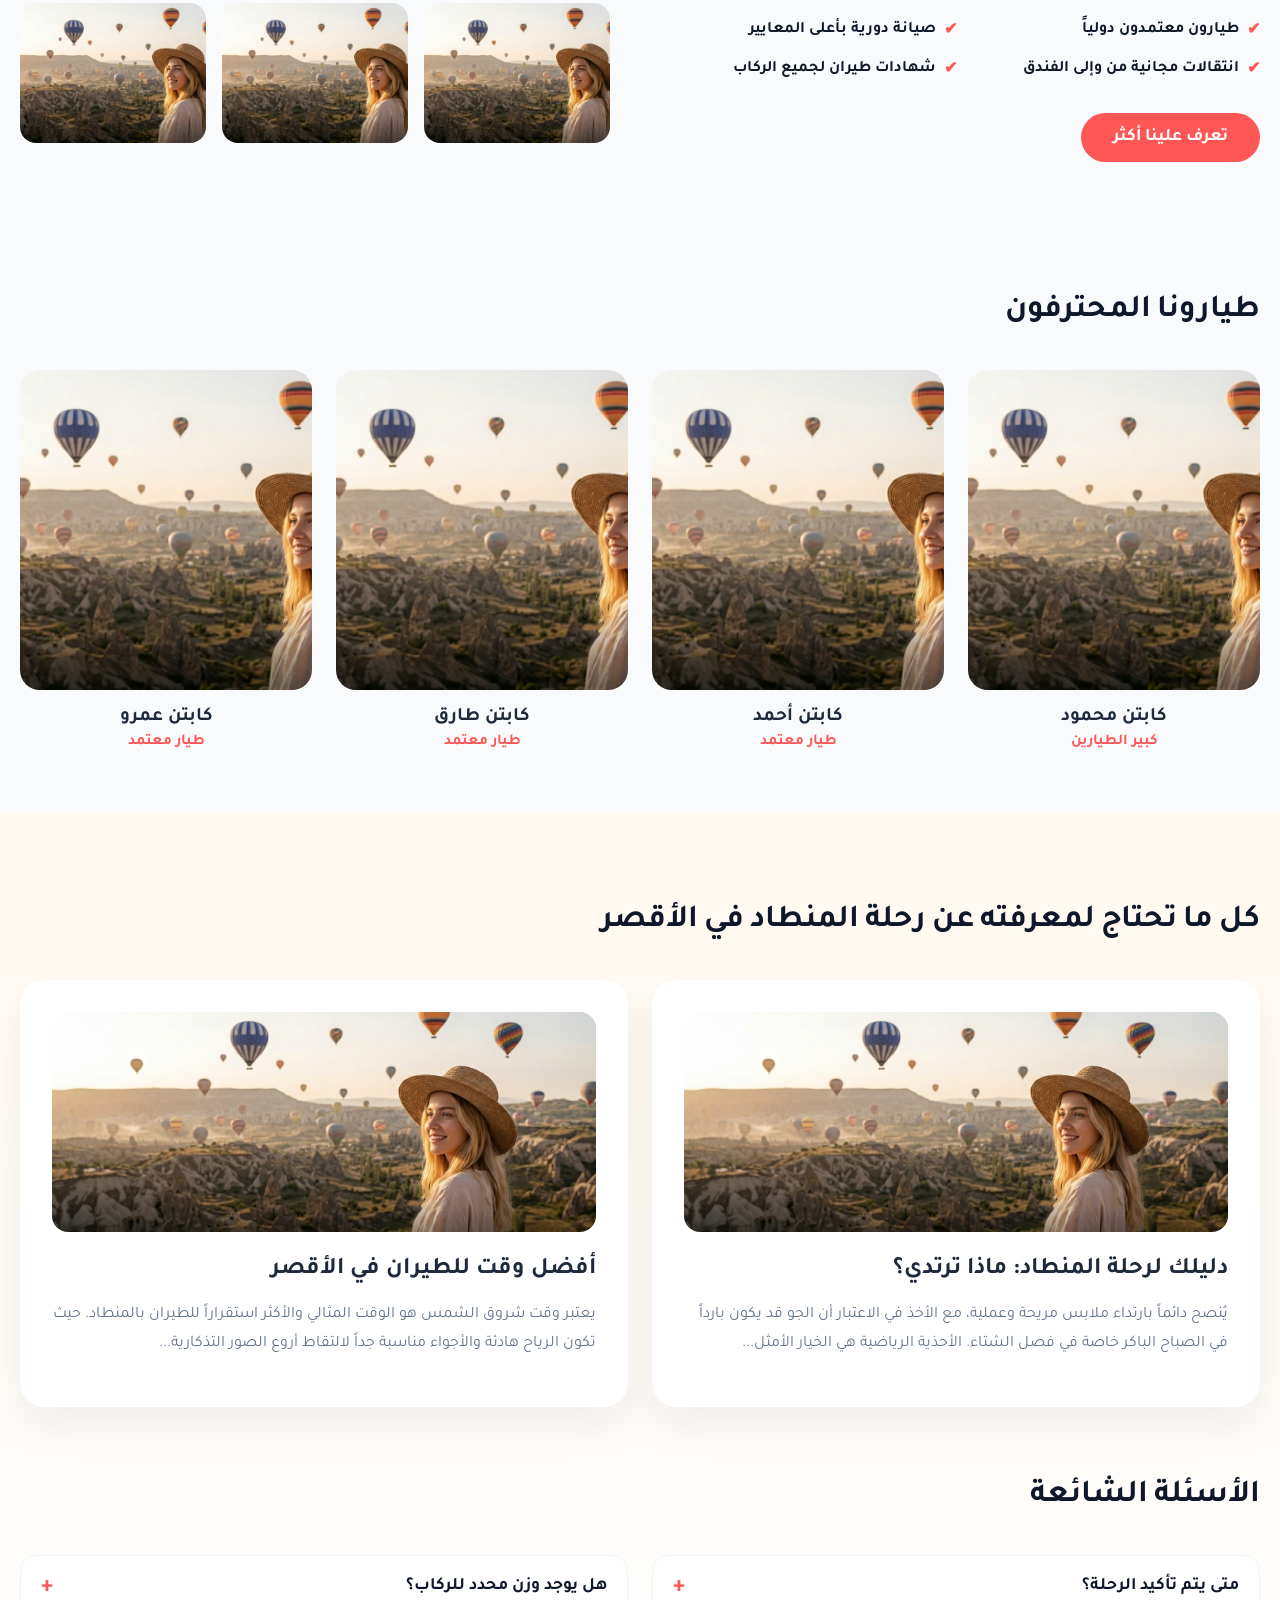
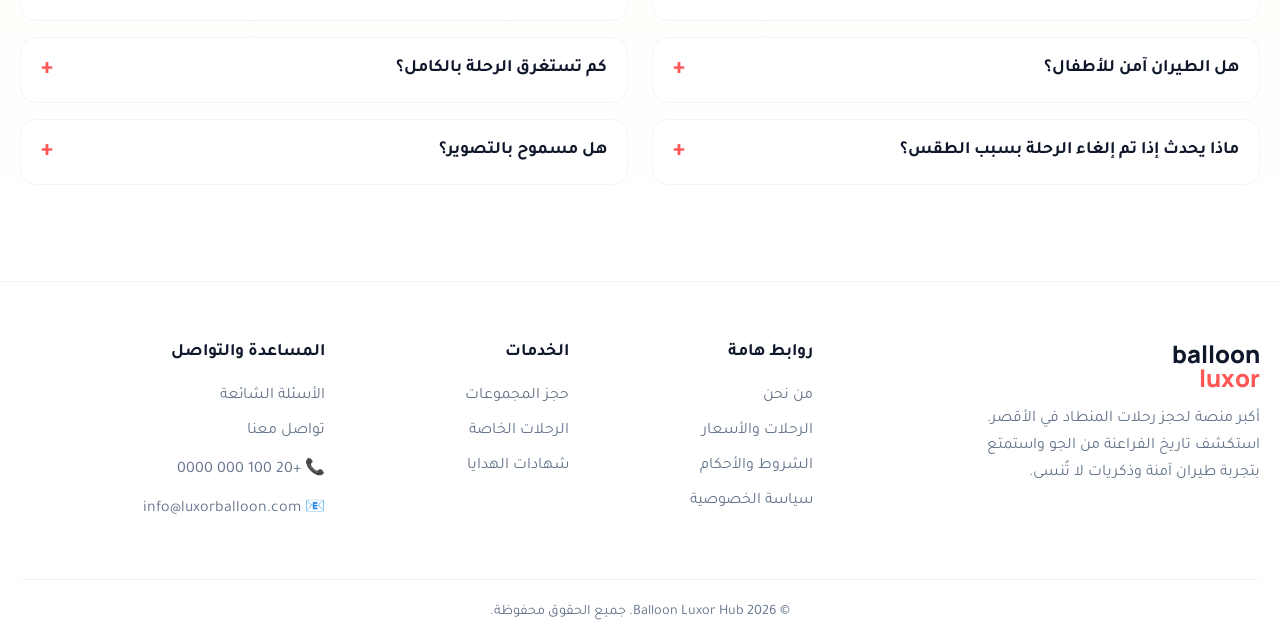
==== commit 2c303db3: "Update header and hero overlay to match reference image fade effect" ====
--- a/index.html
+++ b/index.html
@@ -14,22 +14,33 @@
 
 <body>
   <!-- Header -->
-  <header class="ts-header">
+  <header class="ts-header" dir="ltr">
     <div class="ts-container ts-header-inner">
       <div class="ts-logo">
         <span class="ts-logo-top">balloon</span>
         <span class="ts-logo-bottom">luxor</span>
       </div>
 
-      <nav class="ts-nav">
-        <a href="#">Flight Zones</a>
-        <a href="#">My Booking</a>
-      </nav>
-
       <div class="ts-header-actions">
-        <button id="menu-trigger" class="ts-menu-trigger" aria-label="Open Menu"
+        <a href="#" class="ts-header-link">
+          <svg width="20" height="20" fill="none" stroke="currentColor" stroke-width="2" viewBox="0 0 24 24"><circle cx="12" cy="12" r="10"></circle><path d="M2 12h20M12 2a15.3 15.3 0 0 1 4 10 15.3 15.3 0 0 1-4 10 15.3 15.3 0 0 1-4-10 15.3 15.3 0 0 1 4-10z"></path></svg>
+          <span style="color: #ccc;">|</span> USD
+        </a>
+        <a href="#" class="ts-header-link">
+          <svg width="20" height="20" fill="none" stroke="currentColor" stroke-width="2" viewBox="0 0 24 24"><path d="M21 10c0 7-9 13-9 13s-9-6-9-13a9 9 0 0 1 18 0z"></path><circle cx="12" cy="10" r="3"></circle></svg>
+          FLIGHT ZONES
+        </a>
+        <a href="#" class="ts-header-link">
+          <svg width="20" height="20" fill="none" stroke="currentColor" stroke-width="2" viewBox="0 0 24 24"><path d="M15 3h4a2 2 0 0 1 2 2v14a2 2 0 0 1-2 2h-4"></path><polyline points="10 17 15 12 10 7"></polyline><line x1="15" y1="12" x2="3" y2="12"></line></svg>
+          MY BOOKING
+        </a>
+        <button id="menu-trigger" class="ts-menu-trigger" aria-label="Open Menu" style="margin-left: 8px;"
           onclick="document.getElementById('ts-sidebar-backdrop').classList.add('open'); document.getElementById('ts-sidebar').classList.add('open');">
-          ☰
+          <svg width="28" height="28" fill="none" stroke="var(--navy)" stroke-width="2.5" stroke-linecap="round" viewBox="0 0 24 24">
+            <line x1="4" y1="8" x2="20" y2="8"></line>
+            <line x1="4" y1="16" x2="20" y2="16"></line>
+            <line x1="4" y1="12" x2="14" y2="12"></line>
+          </svg>
         </button>
       </div>
     </div>
--- a/new-theme.css
+++ b/new-theme.css
@@ -6,10 +6,12 @@
 
 /* Header */
 .ts-header {
-  background: #fff;
-  border-bottom: 1px solid #f1f5f9;
-  position: sticky;
+  background: #ffffff;
+  border-bottom: none;
+  position: relative; /* or sticky */
+  width: 100%;
   top: 0;
+  left: 0;
   z-index: 100;
 }
 .ts-header-inner {
@@ -33,18 +35,24 @@
   display: flex;
   gap: 32px;
 }
-.ts-nav a {
-  color: var(--navy);
-  font-weight: 600;
-  font-size: 1rem;
+.ts-header-link {
+  display: flex;
+  align-items: center;
+  gap: 8px;
+  color: var(--navy);
+  font-weight: 700;
+  font-size: 0.95rem;
+  letter-spacing: 0.05em;
   transition: color 0.2s;
-}
-.ts-nav a:hover { color: var(--primary); }
-
+  text-decoration: none;
+}
+.ts-header-link:hover {
+  color: var(--primary);
+}
 .ts-header-actions {
   display: flex;
   align-items: center;
-  gap: 20px;
+  gap: 32px;
 }
 .ts-header-action-icon {
   width: 40px; height: 40px;
@@ -71,11 +79,22 @@
   background-position: center;
   z-index: 1;
 }
+.ts-hero-bg::before {
+  content: '';
+  position: absolute;
+  top: 0;
+  left: 0;
+  width: 100%;
+  height: 250px;
+  background: linear-gradient(to bottom, #ffffff 0%, rgba(255,255,255,0.7) 25%, rgba(255,255,255,0) 100%);
+  z-index: 2;
+}
 .ts-hero-bg::after {
   content: '';
   position: absolute;
   inset: 0;
-  background: linear-gradient(to bottom, rgba(15,23,42,0.1), rgba(15,23,42,0.5));
+  background: linear-gradient(135deg, rgba(255, 255, 255, 0.3) 0%, rgba(255, 255, 255, 0) 50%, rgba(0, 0, 0, 0.05) 100%);
+  z-index: 3;
 }
 .ts-hero-content {
   position: relative;
